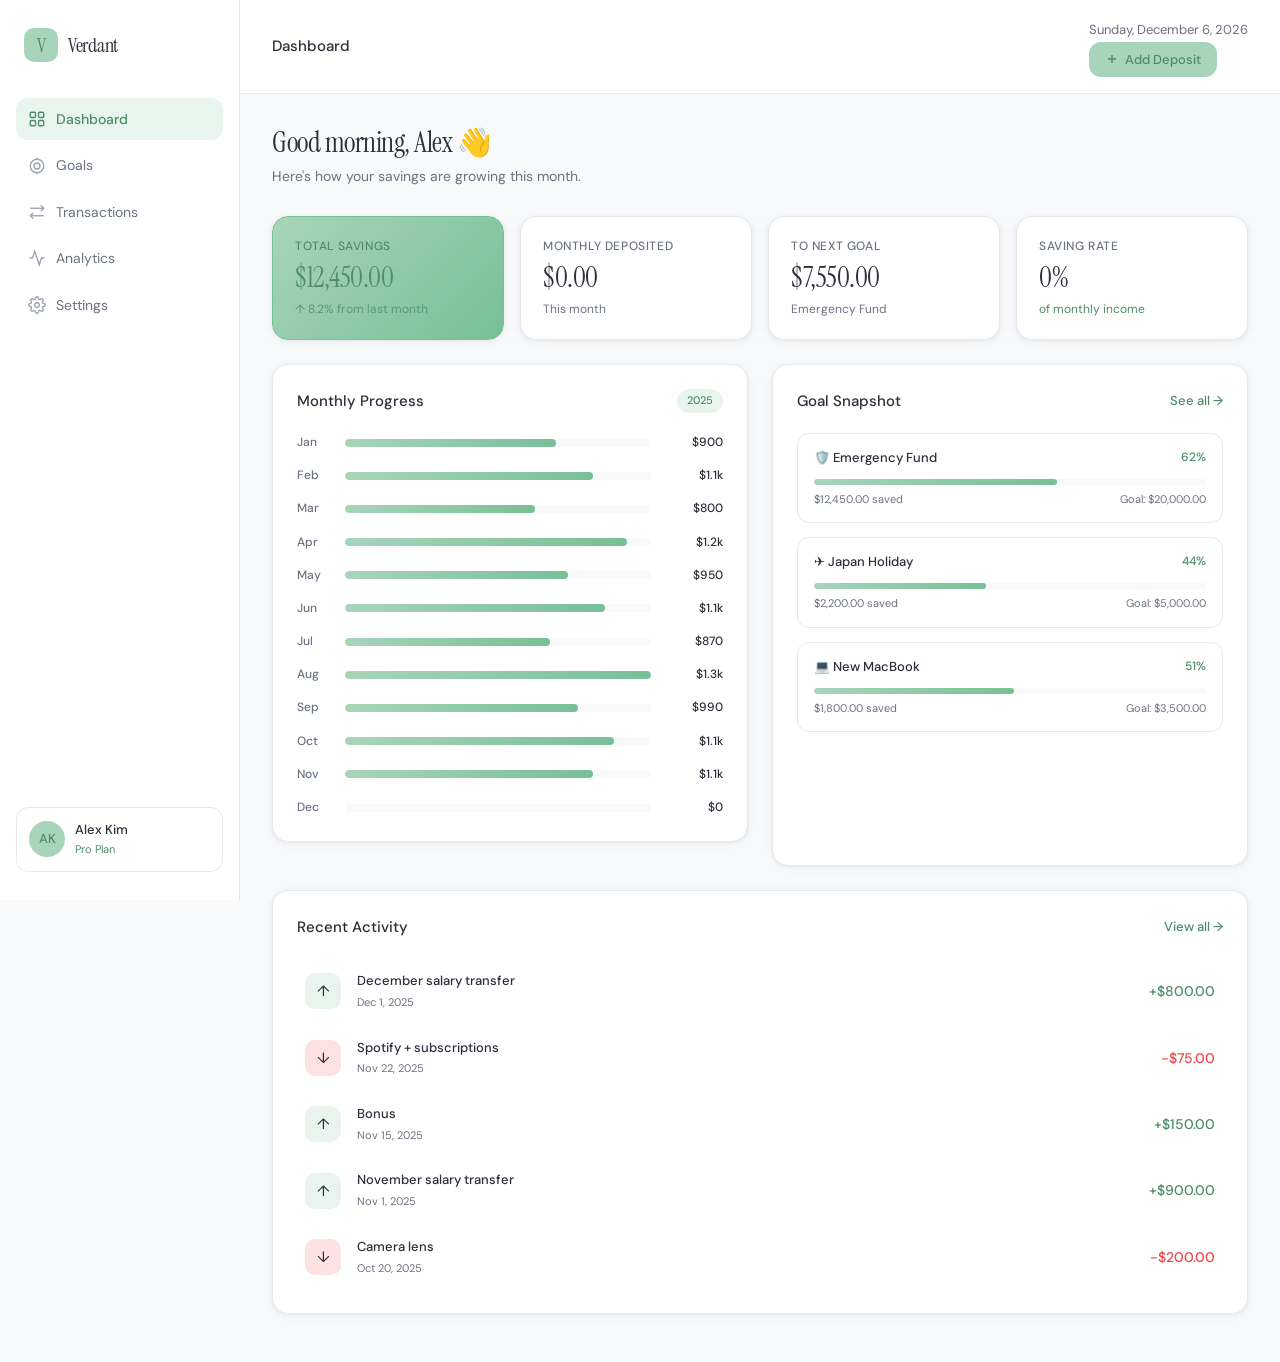
==== index.html @ ba1e1dc8 "Add files via upload" ====
<!DOCTYPE html>
<html lang="en">
<head>
  <meta charset="UTF-8" />
  <meta name="viewport" content="width=device-width, initial-scale=1.0" />
  <title>Verdant — Personal Savings Tracker</title>
  <!-- Google Fonts: Instrument Serif (display) + DM Sans (body) for a premium, editorial feel -->
  <link rel="preconnect" href="https://fonts.googleapis.com" />
  <link rel="preconnect" href="https://fonts.gstatic.com" crossorigin />
  <link href="https://fonts.googleapis.com/css2?family=DM+Sans:ital,opsz,wght@0,9..40,300;0,9..40,400;0,9..40,500;1,9..40,300&family=Instrument+Serif:ital@0;1&display=swap" rel="stylesheet" />
  <link rel="stylesheet" href="style.css" />
</head>
<body>

  <!-- ========== MOBILE OVERLAY (closes sidebar on mobile) ========== -->
  <div class="sidebar-overlay" id="sidebarOverlay" onclick="closeSidebar()"></div>

  <!-- ========== SIDEBAR NAVIGATION ========== -->
  <aside class="sidebar" id="sidebar">
    <div class="sidebar-logo">
      <span class="logo-mark">V</span>
      <span class="logo-text">Verdant</span>
    </div>

    <nav class="sidebar-nav">
      <a href="#" class="nav-item active" onclick="showSection('dashboard', this)">
        <svg class="nav-icon" viewBox="0 0 24 24" fill="none" stroke="currentColor" stroke-width="1.8"><rect x="3" y="3" width="7" height="7" rx="1.5"/><rect x="14" y="3" width="7" height="7" rx="1.5"/><rect x="3" y="14" width="7" height="7" rx="1.5"/><rect x="14" y="14" width="7" height="7" rx="1.5"/></svg>
        <span>Dashboard</span>
      </a>
      <a href="#" class="nav-item" onclick="showSection('goals', this)">
        <svg class="nav-icon" viewBox="0 0 24 24" fill="none" stroke="currentColor" stroke-width="1.8"><circle cx="12" cy="12" r="9"/><circle cx="12" cy="12" r="4"/><line x1="12" y1="3" x2="12" y2="1"/><line x1="12" y1="23" x2="12" y2="21"/></svg>
        <span>Goals</span>
      </a>
      <a href="#" class="nav-item" onclick="showSection('transactions', this)">
        <svg class="nav-icon" viewBox="0 0 24 24" fill="none" stroke="currentColor" stroke-width="1.8"><path d="M17 3L21 7L17 11"/><path d="M3 7H21"/><path d="M7 21L3 17L7 13"/><path d="M21 17H3"/></svg>
        <span>Transactions</span>
      </a>
      <a href="#" class="nav-item" onclick="showSection('analytics', this)">
        <svg class="nav-icon" viewBox="0 0 24 24" fill="none" stroke="currentColor" stroke-width="1.8"><polyline points="22 12 18 12 15 21 9 3 6 12 2 12"/></svg>
        <span>Analytics</span>
      </a>
      <a href="#" class="nav-item" onclick="showSection('settings', this)">
        <svg class="nav-icon" viewBox="0 0 24 24" fill="none" stroke="currentColor" stroke-width="1.8"><circle cx="12" cy="12" r="3"/><path d="M19.4 15a1.65 1.65 0 0 0 .33 1.82l.06.06a2 2 0 0 1-2.83 2.83l-.06-.06a1.65 1.65 0 0 0-1.82-.33 1.65 1.65 0 0 0-1 1.51V21a2 2 0 0 1-4 0v-.09A1.65 1.65 0 0 0 9 19.4a1.65 1.65 0 0 0-1.82.33l-.06.06a2 2 0 0 1-2.83-2.83l.06-.06A1.65 1.65 0 0 0 4.68 15a1.65 1.65 0 0 0-1.51-1H3a2 2 0 0 1 0-4h.09A1.65 1.65 0 0 0 4.6 9a1.65 1.65 0 0 0-.33-1.82l-.06-.06a2 2 0 0 1 2.83-2.83l.06.06A1.65 1.65 0 0 0 9 4.68a1.65 1.65 0 0 0 1-1.51V3a2 2 0 0 1 4 0v.09a1.65 1.65 0 0 0 1 1.51 1.65 1.65 0 0 0 1.82-.33l.06-.06a2 2 0 0 1 2.83 2.83l-.06.06A1.65 1.65 0 0 0 19.4 9a1.65 1.65 0 0 0 1.51 1H21a2 2 0 0 1 0 4h-.09a1.65 1.65 0 0 0-1.51 1z"/></svg>
        <span>Settings</span>
      </a>
    </nav>

    <div class="sidebar-profile">
      <div class="avatar">AK</div>
      <div class="profile-info">
        <span class="profile-name">Alex Kim</span>
        <span class="profile-plan">Pro Plan</span>
      </div>
    </div>
  </aside>

  <!-- ========== MAIN CONTENT AREA ========== -->
  <main class="main-content">

    <!-- ── TOPBAR ── -->
    <header class="topbar">
      <button class="mobile-menu-btn" onclick="openSidebar()" aria-label="Open navigation">
        <svg viewBox="0 0 24 24" fill="none" stroke="currentColor" stroke-width="2"><line x1="3" y1="6" x2="21" y2="6"/><line x1="3" y1="12" x2="21" y2="12"/><line x1="3" y1="18" x2="21" y2="18"/></svg>
      </button>
      <div class="topbar-title" id="topbarTitle">Dashboard</div>
      <div class="topbar-actions">
        <span class="topbar-date" id="topbarDate"></span>
        <button class="add-btn" onclick="openDepositModal()">
          <svg viewBox="0 0 24 24" fill="none" stroke="currentColor" stroke-width="2.5"><line x1="12" y1="5" x2="12" y2="19"/><line x1="5" y1="12" x2="19" y2="12"/></svg>
          Add Deposit
        </button>
      </div>
    </header>

    <!-- ════════════════════════════════════════
         SECTION: DASHBOARD
    ════════════════════════════════════════ -->
    <section class="section active" id="section-dashboard">

      <!-- Greeting -->
      <div class="section-greeting">
        <h1>Good <span id="timeOfDay">morning</span>, Alex 👋</h1>
        <p>Here's how your savings are growing this month.</p>
      </div>

      <!-- KPI Cards Row -->
      <div class="kpi-grid">
        <div class="kpi-card kpi-accent">
          <div class="kpi-label">Total Savings</div>
          <div class="kpi-value" id="kpiTotal">$12,450.00</div>
          <div class="kpi-trend positive">↑ 8.2% from last month</div>
        </div>
        <div class="kpi-card">
          <div class="kpi-label">Monthly Deposited</div>
          <div class="kpi-value" id="kpiMonthly">$0.00</div>
          <div class="kpi-trend neutral" id="kpiMonthlyTrend">This month</div>
        </div>
        <div class="kpi-card">
          <div class="kpi-label">To Next Goal</div>
          <div class="kpi-value" id="kpiToGoal">$7,550.00</div>
          <div class="kpi-trend neutral" id="kpiGoalLabel">Emergency Fund</div>
        </div>
        <div class="kpi-card">
          <div class="kpi-label">Saving Rate</div>
          <div class="kpi-value" id="kpiRate">24%</div>
          <div class="kpi-trend positive">of monthly income</div>
        </div>
      </div>

      <!-- Monthly Progress + Mini Goals side by side -->
      <div class="dashboard-grid">

        <!-- Monthly Progress Chart -->
        <div class="card" id="progressCard">
          <div class="card-header">
            <h2 class="card-title">Monthly Progress</h2>
            <span class="card-badge">2025</span>
          </div>
          <div class="progress-bars" id="progressBars">
            <!-- Rendered by JS -->
          </div>
        </div>

        <!-- Quick Goal Snapshot -->
        <div class="card" id="goalSnapshotCard">
          <div class="card-header">
            <h2 class="card-title">Goal Snapshot</h2>
            <a href="#" class="card-link" onclick="showSection('goals', null)">See all →</a>
          </div>
          <div class="goal-list" id="goalList">
            <!-- Rendered by JS -->
          </div>
        </div>

      </div>

      <!-- Recent Transactions Preview -->
      <div class="card">
        <div class="card-header">
          <h2 class="card-title">Recent Activity</h2>
          <a href="#" class="card-link" onclick="showSection('transactions', null)">View all →</a>
        </div>
        <div class="tx-list" id="recentTxList">
          <!-- Rendered by JS -->
        </div>
      </div>

    </section>

    <!-- ════════════════════════════════════════
         SECTION: GOALS
    ════════════════════════════════════════ -->
    <section class="section" id="section-goals">
      <div class="section-greeting">
        <h1>Savings Goals</h1>
        <p>Define targets and track your progress toward each one.</p>
      </div>

      <!-- Goal Calculator -->
      <div class="card calculator-card">
        <div class="card-header">
          <h2 class="card-title">Goal Calculator</h2>
          <span class="card-badge">Live</span>
        </div>
        <div class="calculator-grid">
          <div class="calc-field">
            <label>Goal Name</label>
            <input type="text" id="calcName" placeholder="e.g. New Car" />
          </div>
          <div class="calc-field">
            <label>Target Amount ($)</label>
            <input type="number" id="calcTarget" placeholder="25000" min="0" />
          </div>
          <div class="calc-field">
            <label>Current Savings ($)</label>
            <input type="number" id="calcCurrent" placeholder="5000" min="0" />
          </div>
          <div class="calc-field">
            <label>Monthly Contribution ($)</label>
            <input type="number" id="calcMonthly" placeholder="500" min="0" />
          </div>
        </div>
        <button class="primary-btn" onclick="calculateGoal()">Calculate →</button>

        <!-- Calculation Result -->
        <div class="calc-result" id="calcResult" style="display:none;">
          <div class="calc-result-row">
            <div class="calc-stat">
              <span class="calc-stat-label">Remaining</span>
              <span class="calc-stat-value" id="calcRemaining">—</span>
            </div>
            <div class="calc-stat">
              <span class="calc-stat-label">Months to Goal</span>
              <span class="calc-stat-value" id="calcMonths">—</span>
            </div>
            <div class="calc-stat">
              <span class="calc-stat-label">Progress</span>
              <span class="calc-stat-value" id="calcPercent">—</span>
            </div>
            <div class="calc-stat">
              <span class="calc-stat-label">Target Date</span>
              <span class="calc-stat-value" id="calcDate">—</span>
            </div>
          </div>
          <div class="calc-progress-bar">
            <div class="calc-progress-fill" id="calcProgressFill"></div>
          </div>
          <p class="calc-message" id="calcMessage"></p>
          <button class="secondary-btn" onclick="addGoalFromCalc()">Add to My Goals →</button>
        </div>
      </div>

      <!-- Goals List -->
      <div class="goals-grid" id="goalsGrid">
        <!-- Rendered by JS -->
      </div>
    </section>

    <!-- ════════════════════════════════════════
         SECTION: TRANSACTIONS
    ════════════════════════════════════════ -->
    <section class="section" id="section-transactions">
      <div class="section-greeting">
        <h1>Transactions</h1>
        <p>Every deposit and withdrawal, in one place.</p>
      </div>

      <div class="card">
        <div class="card-header">
          <h2 class="card-title">All Activity</h2>
          <div class="filter-row">
            <select id="txFilter" onchange="renderTransactions()">
              <option value="all">All</option>
              <option value="deposit">Deposits</option>
              <option value="withdrawal">Withdrawals</option>
            </select>
          </div>
        </div>
        <div class="tx-list tx-list-full" id="fullTxList">
          <!-- Rendered by JS -->
        </div>
      </div>
    </section>

    <!-- ════════════════════════════════════════
         SECTION: ANALYTICS
    ════════════════════════════════════════ -->
    <section class="section" id="section-analytics">
      <div class="section-greeting">
        <h1>Analytics</h1>
        <p>Trends, insights, and projections for your savings journey.</p>
      </div>

      <div class="analytics-grid">
        <div class="card analytics-card">
          <div class="card-header"><h2 class="card-title">Savings Growth</h2></div>
          <div class="bar-chart" id="analyticsChart"><!-- Rendered by JS --></div>
        </div>
        <div class="card analytics-card">
          <div class="card-header"><h2 class="card-title">Goal Breakdown</h2></div>
          <div class="donut-chart-wrap" id="donutChart"><!-- Rendered by JS --></div>
        </div>
      </div>

      <div class="card">
        <div class="card-header"><h2 class="card-title">Projection — 12 Months</h2></div>
        <div class="projection-chart" id="projectionChart"><!-- Rendered by JS --></div>
      </div>
    </section>

    <!-- ════════════════════════════════════════
         SECTION: SETTINGS
    ════════════════════════════════════════ -->
    <section class="section" id="section-settings">
      <div class="section-greeting">
        <h1>Settings</h1>
        <p>Personalise your Verdant experience.</p>
      </div>

      <div class="settings-grid">
        <div class="card">
          <div class="card-header"><h2 class="card-title">Profile</h2></div>
          <div class="settings-form">
            <div class="calc-field"><label>Full Name</label><input type="text" value="Alex Kim" /></div>
            <div class="calc-field"><label>Email</label><input type="email" value="alex@example.com" /></div>
            <div class="calc-field"><label>Monthly Income ($)</label><input type="number" id="monthlyIncome" value="5200" onchange="updateRate()" /></div>
            <div class="calc-field"><label>Base Currency</label>
              <select><option>USD — US Dollar</option><option>EUR — Euro</option><option>GBP — Pound</option><option>SGD — Singapore Dollar</option></select>
            </div>
            <button class="primary-btn" onclick="showToast('Profile saved!')">Save Changes</button>
          </div>
        </div>
        <div class="card">
          <div class="card-header"><h2 class="card-title">Notifications</h2></div>
          <div class="toggle-list">
            <div class="toggle-row"><span>Goal milestone alerts</span><label class="toggle"><input type="checkbox" checked /><span class="slider"></span></label></div>
            <div class="toggle-row"><span>Monthly summary email</span><label class="toggle"><input type="checkbox" checked /><span class="slider"></span></label></div>
            <div class="toggle-row"><span>Low savings warnings</span><label class="toggle"><input type="checkbox" /></span></label></div>
            <div class="toggle-row"><span>Deposit reminders</span><label class="toggle"><input type="checkbox" checked /><span class="slider"></span></label></div>
          </div>
        </div>
        <div class="card">
          <div class="card-header"><h2 class="card-title">Backend Integration</h2></div>
          <div class="backend-info">
            <p class="backend-note">This prototype uses browser <code>localStorage</code> for persistence. To scale to a full backend, connect to the Flask/Django API structure below:</p>
            <pre class="code-block"><code># Flask Backend Structure
# ----------------------------
# app.py         ← Flask app entry
# models.py      ← SQLAlchemy models
#   - User(id, name, email)
#   - Goal(id, user_id, name, target, current)
#   - Transaction(id, user_id, type, amount, note, date)
# routes/
#   - auth.py    ← /api/auth/*
#   - goals.py   ← /api/goals/*
#   - txns.py    ← /api/transactions/*
# config.py      ← DB URI, secret keys
#
# Django alternative:
#   savings/models.py  ← Goal, Transaction
#   savings/views.py   ← DRF ViewSets
#   savings/urls.py    ← Router endpoints
</code></pre>
          </div>
        </div>
      </div>
    </section>

  </main>

  <!-- ========== DEPOSIT MODAL ========== -->
  <div class="modal-overlay" id="depositModal" onclick="closeDepositModal(event)">
    <div class="modal">
      <div class="modal-header">
        <h2>Add Deposit</h2>
        <button class="modal-close" onclick="closeDepositModal()">&times;</button>
      </div>
      <div class="modal-body">
        <div class="calc-field">
          <label>Amount ($)</label>
          <input type="number" id="depositAmount" placeholder="0.00" min="0" />
        </div>
        <div class="calc-field">
          <label>Goal (optional)</label>
          <select id="depositGoal">
            <option value="">— General Savings —</option>
          </select>
        </div>
        <div class="calc-field">
          <label>Note</label>
          <input type="text" id="depositNote" placeholder="Monthly transfer, bonus, etc." />
        </div>
      </div>
      <div class="modal-footer">
        <button class="secondary-btn" onclick="closeDepositModal()">Cancel</button>
        <button class="primary-btn" onclick="submitDeposit()">Confirm Deposit →</button>
      </div>
    </div>
  </div>

  <!-- ========== TOAST NOTIFICATION ========== -->
  <div class="toast" id="toast"></div>

  <script src="app.js"></script>
</body>
</html>
---- style.css ----
/* ============================================================
   VERDANT — Personal Savings Tracker
   style.css
   
   Color Palette:
     Sage Green:   #A8D5BA  (accent / active states)
     Sage Light:   #E8F5EE  (soft fills)
     Sage Dark:    #5C9E78  (hover, dark accents)
     Cream White:  #F8F9FA  (page background)
     Card White:   #FFFFFF  (card surfaces)
     Charcoal:     #2C2F3A  (primary text)
     Muted Grey:   #6B7280  (secondary text)
     Border:       #E5E9EF  (subtle borders)
     Warning:      #F59E0B  (yellow accents)
     Danger:       #EF4444  (red withdrawals)
   ============================================================ */

/* ── Reset & Base ── */
*, *::before, *::after { box-sizing: border-box; margin: 0; padding: 0; }

:root {
  --sage:        #A8D5BA;
  --sage-light:  #E8F5EE;
  --sage-mid:    #78BF97;
  --sage-dark:   #4E8C6A;
  --cream:       #F8F9FA;
  --white:       #FFFFFF;
  --charcoal:    #2C2F3A;
  --text-muted:  #6B7280;
  --text-hint:   #9CA3AF;
  --border:      #E5E9EF;
  --border-dark: #D1D8E0;
  --warning:     #F59E0B;
  --danger:      #EF4444;
  --danger-soft: #FEE2E2;
  --sidebar-w:   240px;
  --radius-sm:   8px;
  --radius-md:   12px;
  --radius-lg:   16px;
  --radius-xl:   24px;
  --shadow-sm:   0 1px 4px rgba(44,47,58,0.06), 0 2px 12px rgba(44,47,58,0.04);
  --shadow-md:   0 4px 16px rgba(44,47,58,0.08), 0 1px 4px rgba(44,47,58,0.04);
  --shadow-lg:   0 8px 32px rgba(44,47,58,0.10);
  --transition:  all 0.2s cubic-bezier(0.4, 0, 0.2, 1);
}

html { font-size: 16px; scroll-behavior: smooth; }

body {
  font-family: 'DM Sans', system-ui, sans-serif;
  background: var(--cream);
  color: var(--charcoal);
  display: flex;
  min-height: 100vh;
  line-height: 1.6;
  -webkit-font-smoothing: antialiased;
}

/* ── Scrollbar ── */
::-webkit-scrollbar { width: 5px; height: 5px; }
::-webkit-scrollbar-track { background: transparent; }
::-webkit-scrollbar-thumb { background: var(--border-dark); border-radius: 99px; }

/* ============================================================
   SIDEBAR
   ============================================================ */
.sidebar {
  position: fixed;
  top: 0; left: 0;
  width: var(--sidebar-w);
  height: 100vh;
  background: var(--white);
  border-right: 1px solid var(--border);
  display: flex;
  flex-direction: column;
  padding: 28px 16px;
  z-index: 200;
  transition: transform 0.3s cubic-bezier(0.4, 0, 0.2, 1);
}

/* Logo mark */
.sidebar-logo {
  display: flex;
  align-items: center;
  gap: 10px;
  padding: 0 8px;
  margin-bottom: 36px;
}
.logo-mark {
  width: 34px; height: 34px;
  background: var(--sage);
  border-radius: 10px;
  display: flex;
  align-items: center;
  justify-content: center;
  font-family: 'Instrument Serif', serif;
  font-size: 20px;
  color: var(--sage-dark);
  font-weight: 400;
  flex-shrink: 0;
}
.logo-text {
  font-family: 'Instrument Serif', serif;
  font-size: 20px;
  color: var(--charcoal);
  letter-spacing: -0.3px;
}

/* Nav items */
.sidebar-nav {
  display: flex;
  flex-direction: column;
  gap: 4px;
  flex: 1;
}
.nav-item {
  display: flex;
  align-items: center;
  gap: 10px;
  padding: 10px 12px;
  border-radius: var(--radius-md);
  text-decoration: none;
  color: var(--text-muted);
  font-size: 14px;
  font-weight: 400;
  transition: var(--transition);
  cursor: pointer;
}
.nav-item:hover {
  background: var(--sage-light);
  color: var(--sage-dark);
}
.nav-item.active {
  background: var(--sage-light);
  color: var(--sage-dark);
  font-weight: 500;
}
.nav-item.active .nav-icon { stroke: var(--sage-dark); }
.nav-icon {
  width: 18px; height: 18px;
  stroke: var(--text-hint);
  flex-shrink: 0;
  transition: var(--transition);
}
.nav-item:hover .nav-icon { stroke: var(--sage-dark); }

/* Profile at bottom of sidebar */
.sidebar-profile {
  display: flex;
  align-items: center;
  gap: 10px;
  padding: 12px;
  border-radius: var(--radius-md);
  border: 1px solid var(--border);
  margin-top: 16px;
}
.avatar {
  width: 36px; height: 36px;
  border-radius: 50%;
  background: var(--sage);
  display: flex; align-items: center; justify-content: center;
  font-size: 13px; font-weight: 500;
  color: var(--sage-dark);
  flex-shrink: 0;
}
.profile-info { display: flex; flex-direction: column; gap: 1px; }
.profile-name { font-size: 13px; font-weight: 500; color: var(--charcoal); }
.profile-plan { font-size: 11px; color: var(--sage-dark); }

/* ============================================================
   MAIN CONTENT
   ============================================================ */
.main-content {
  margin-left: var(--sidebar-w);
  flex: 1;
  display: flex;
  flex-direction: column;
  min-height: 100vh;
  max-width: calc(100vw - var(--sidebar-w));
}

/* ── Topbar ── */
.topbar {
  display: flex;
  align-items: center;
  gap: 16px;
  padding: 16px 32px;
  background: var(--white);
  border-bottom: 1px solid var(--border);
  position: sticky;
  top: 0;
  z-index: 100;
}
.topbar-title {
  font-size: 15px;
  font-weight: 500;
  color: var(--charcoal);
  flex: 1;
}
.topbar-date {
  font-size: 13px;
  color: var(--text-muted);
}
.add-btn {
  display: flex; align-items: center; gap: 6px;
  background: var(--sage);
  color: var(--sage-dark);
  border: none;
  border-radius: var(--radius-md);
  padding: 9px 16px;
  font-size: 13px;
  font-weight: 500;
  cursor: pointer;
  transition: var(--transition);
  font-family: inherit;
}
.add-btn svg { width: 14px; height: 14px; }
.add-btn:hover { background: var(--sage-mid); transform: translateY(-1px); }
.mobile-menu-btn {
  display: none;
  background: none; border: none; cursor: pointer;
  padding: 4px; color: var(--charcoal);
}
.mobile-menu-btn svg { width: 22px; height: 22px; }

/* ── Sections ── */
.section {
  display: none;
  padding: 32px 32px 48px;
  animation: fadeUp 0.3s ease;
}
.section.active { display: block; }

@keyframes fadeUp {
  from { opacity: 0; transform: translateY(8px); }
  to   { opacity: 1; transform: translateY(0); }
}

/* Greeting */
.section-greeting { margin-bottom: 28px; }
.section-greeting h1 {
  font-family: 'Instrument Serif', serif;
  font-size: 28px;
  font-weight: 400;
  color: var(--charcoal);
  line-height: 1.2;
  letter-spacing: -0.5px;
  margin-bottom: 6px;
}
.section-greeting p { font-size: 14px; color: var(--text-muted); }

/* ── KPI Cards ── */
.kpi-grid {
  display: grid;
  grid-template-columns: repeat(auto-fit, minmax(200px, 1fr));
  gap: 16px;
  margin-bottom: 24px;
}
.kpi-card {
  background: var(--white);
  border: 1px solid var(--border);
  border-radius: var(--radius-lg);
  padding: 20px 22px;
  box-shadow: var(--shadow-sm);
  transition: var(--transition);
}
.kpi-card:hover { box-shadow: var(--shadow-md); transform: translateY(-2px); }
.kpi-card.kpi-accent {
  background: linear-gradient(135deg, var(--sage) 0%, var(--sage-mid) 100%);
  border-color: var(--sage-mid);
}
.kpi-label {
  font-size: 12px;
  font-weight: 500;
  text-transform: uppercase;
  letter-spacing: 0.6px;
  color: var(--text-muted);
  margin-bottom: 8px;
}
.kpi-accent .kpi-label { color: var(--sage-dark); }
.kpi-value {
  font-family: 'Instrument Serif', serif;
  font-size: 28px;
  color: var(--charcoal);
  line-height: 1;
  margin-bottom: 8px;
  letter-spacing: -0.5px;
}
.kpi-accent .kpi-value { color: var(--sage-dark); }
.kpi-trend { font-size: 12px; color: var(--text-muted); }
.kpi-trend.positive { color: var(--sage-dark); }
.kpi-accent .kpi-trend { color: var(--sage-dark); opacity: 0.8; }

/* ── Cards ── */
.card {
  background: var(--white);
  border: 1px solid var(--border);
  border-radius: var(--radius-lg);
  padding: 24px;
  box-shadow: var(--shadow-sm);
  margin-bottom: 24px;
  transition: var(--transition);
}
.card:last-child { margin-bottom: 0; }
.card-header {
  display: flex;
  align-items: center;
  justify-content: space-between;
  margin-bottom: 20px;
  gap: 12px;
}
.card-title {
  font-size: 15px;
  font-weight: 500;
  color: var(--charcoal);
}
.card-badge {
  font-size: 11px;
  font-weight: 500;
  background: var(--sage-light);
  color: var(--sage-dark);
  padding: 3px 10px;
  border-radius: 99px;
}
.card-link {
  font-size: 13px;
  color: var(--sage-dark);
  text-decoration: none;
  font-weight: 500;
  transition: var(--transition);
  white-space: nowrap;
}
.card-link:hover { color: var(--sage-mid); }

/* ── Dashboard Grid ── */
.dashboard-grid {
  display: grid;
  grid-template-columns: 1fr 1fr;
  gap: 24px;
  margin-bottom: 24px;
}

/* ── Monthly Progress Bars ── */
.progress-bars {
  display: flex;
  flex-direction: column;
  gap: 14px;
}
.progress-month {
  display: grid;
  grid-template-columns: 36px 1fr 60px;
  align-items: center;
  gap: 12px;
}
.progress-month-label {
  font-size: 12px;
  color: var(--text-muted);
  font-weight: 500;
}
.progress-track {
  height: 8px;
  background: var(--cream);
  border-radius: 99px;
  overflow: hidden;
}
.progress-fill {
  height: 100%;
  border-radius: 99px;
  background: linear-gradient(90deg, var(--sage) 0%, var(--sage-mid) 100%);
  transition: width 0.8s cubic-bezier(0.4, 0, 0.2, 1);
}
.progress-amount {
  font-size: 12px;
  color: var(--charcoal);
  font-weight: 500;
  text-align: right;
}

/* ── Goal List (Snapshot) ── */
.goal-list { display: flex; flex-direction: column; gap: 14px; }
.goal-item {
  border-radius: var(--radius-md);
  border: 1px solid var(--border);
  padding: 14px 16px;
}
.goal-item-header {
  display: flex;
  justify-content: space-between;
  align-items: flex-start;
  margin-bottom: 10px;
  gap: 8px;
}
.goal-item-name { font-size: 13px; font-weight: 500; color: var(--charcoal); }
.goal-item-pct {
  font-size: 12px;
  font-weight: 500;
  color: var(--sage-dark);
  white-space: nowrap;
}
.goal-item-amounts {
  display: flex;
  justify-content: space-between;
  font-size: 11px;
  color: var(--text-muted);
  margin-top: 6px;
}
.goal-track {
  height: 6px;
  background: var(--cream);
  border-radius: 99px;
  overflow: hidden;
}
.goal-fill {
  height: 100%;
  border-radius: 99px;
  background: linear-gradient(90deg, var(--sage) 0%, var(--sage-mid) 100%);
  transition: width 0.8s cubic-bezier(0.4, 0, 0.2, 1);
}

/* ── Transactions ── */
.tx-list { display: flex; flex-direction: column; gap: 2px; }
.tx-list-full { max-height: 500px; overflow-y: auto; }
.tx-row {
  display: grid;
  grid-template-columns: 40px 1fr auto;
  align-items: center;
  gap: 12px;
  padding: 12px 8px;
  border-radius: var(--radius-sm);
  transition: var(--transition);
}
.tx-row:hover { background: var(--cream); }
.tx-icon {
  width: 36px; height: 36px;
  border-radius: 10px;
  display: flex; align-items: center; justify-content: center;
  font-size: 15px;
  flex-shrink: 0;
}
.tx-icon.deposit { background: var(--sage-light); }
.tx-icon.withdrawal { background: var(--danger-soft); }
.tx-info {}
.tx-note { font-size: 13px; font-weight: 500; color: var(--charcoal); }
.tx-date { font-size: 11px; color: var(--text-muted); margin-top: 2px; }
.tx-amount { font-size: 14px; font-weight: 500; text-align: right; }
.tx-amount.deposit { color: var(--sage-dark); }
.tx-amount.withdrawal { color: var(--danger); }

/* ── Filter row ── */
.filter-row select {
  border: 1px solid var(--border);
  border-radius: var(--radius-sm);
  padding: 6px 10px;
  font-size: 13px;
  color: var(--charcoal);
  background: var(--white);
  font-family: inherit;
  cursor: pointer;
  outline: none;
  transition: var(--transition);
}
.filter-row select:focus { border-color: var(--sage); }

/* ============================================================
   GOALS SECTION
   ============================================================ */
/* Calculator */
.calculator-card { margin-bottom: 24px; }
.calculator-grid {
  display: grid;
  grid-template-columns: repeat(auto-fit, minmax(200px, 1fr));
  gap: 16px;
  margin-bottom: 20px;
}
.calc-field { display: flex; flex-direction: column; gap: 6px; }
.calc-field label {
  font-size: 12px;
  font-weight: 500;
  text-transform: uppercase;
  letter-spacing: 0.5px;
  color: var(--text-muted);
}
.calc-field input,
.calc-field select {
  border: 1px solid var(--border);
  border-radius: var(--radius-sm);
  padding: 10px 12px;
  font-size: 14px;
  color: var(--charcoal);
  background: var(--white);
  font-family: inherit;
  outline: none;
  transition: var(--transition);
}
.calc-field input:focus,
.calc-field select:focus { border-color: var(--sage); box-shadow: 0 0 0 3px rgba(168,213,186,0.2); }

/* Calculation result */
.calc-result {
  margin-top: 24px;
  border-top: 1px solid var(--border);
  padding-top: 24px;
  animation: fadeUp 0.3s ease;
}
.calc-result-row {
  display: grid;
  grid-template-columns: repeat(auto-fit, minmax(120px, 1fr));
  gap: 16px;
  margin-bottom: 20px;
}
.calc-stat { display: flex; flex-direction: column; gap: 4px; }
.calc-stat-label { font-size: 11px; text-transform: uppercase; letter-spacing: 0.5px; color: var(--text-muted); }
.calc-stat-value { font-family: 'Instrument Serif', serif; font-size: 22px; color: var(--charcoal); }

.calc-progress-bar {
  height: 10px;
  background: var(--cream);
  border-radius: 99px;
  overflow: hidden;
  margin-bottom: 14px;
}
.calc-progress-fill {
  height: 100%;
  border-radius: 99px;
  background: linear-gradient(90deg, var(--sage) 0%, var(--sage-mid) 100%);
  width: 0%;
  transition: width 0.8s cubic-bezier(0.4, 0, 0.2, 1);
}
.calc-message {
  font-size: 13px;
  color: var(--text-muted);
  margin-bottom: 16px;
  line-height: 1.5;
}

/* Goals Grid */
.goals-grid {
  display: grid;
  grid-template-columns: repeat(auto-fill, minmax(280px, 1fr));
  gap: 20px;
}
.goal-card {
  background: var(--white);
  border: 1px solid var(--border);
  border-radius: var(--radius-lg);
  padding: 20px;
  box-shadow: var(--shadow-sm);
  transition: var(--transition);
}
.goal-card:hover { box-shadow: var(--shadow-md); transform: translateY(-2px); }
.goal-card-emoji { font-size: 28px; margin-bottom: 10px; display: block; }
.goal-card-name { font-size: 15px; font-weight: 500; color: var(--charcoal); margin-bottom: 4px; }
.goal-card-dates { font-size: 11px; color: var(--text-muted); margin-bottom: 14px; }
.goal-card-amounts {
  display: flex;
  justify-content: space-between;
  font-size: 12px;
  color: var(--text-muted);
  margin-top: 8px;
}
.goal-card-amounts strong { color: var(--charcoal); }
.goal-card-pct {
  font-family: 'Instrument Serif', serif;
  font-size: 20px;
  color: var(--sage-dark);
  float: right;
  line-height: 1;
}
.goal-card-actions {
  display: flex;
  gap: 8px;
  margin-top: 14px;
}
.goal-action-btn {
  flex: 1;
  border: 1px solid var(--border);
  background: transparent;
  border-radius: var(--radius-sm);
  padding: 7px;
  font-size: 12px;
  color: var(--text-muted);
  cursor: pointer;
  font-family: inherit;
  transition: var(--transition);
}
.goal-action-btn:hover { border-color: var(--sage); color: var(--sage-dark); background: var(--sage-light); }
.goal-action-btn.delete:hover { border-color: var(--danger); color: var(--danger); background: var(--danger-soft); }

/* ============================================================
   ANALYTICS SECTION
   ============================================================ */
.analytics-grid {
  display: grid;
  grid-template-columns: 1fr 1fr;
  gap: 24px;
  margin-bottom: 24px;
}
.analytics-card { margin-bottom: 0 !important; }

/* Bar chart */
.bar-chart {
  display: flex;
  align-items: flex-end;
  gap: 10px;
  height: 160px;
  padding-top: 16px;
}
.bar-wrap {
  flex: 1;
  display: flex;
  flex-direction: column;
  align-items: center;
  gap: 6px;
  height: 100%;
  justify-content: flex-end;
}
.bar {
  width: 100%;
  border-radius: 6px 6px 0 0;
  background: var(--sage);
  transition: height 0.6s cubic-bezier(0.4, 0, 0.2, 1);
  position: relative;
  cursor: pointer;
}
.bar:hover { background: var(--sage-mid); }
.bar-label { font-size: 11px; color: var(--text-muted); font-weight: 500; }
.bar-val { font-size: 10px; color: var(--sage-dark); font-weight: 500; }

/* Donut chart (CSS-only) */
.donut-chart-wrap { display: flex; flex-direction: column; gap: 12px; }
.donut-legend-item {
  display: flex;
  align-items: center;
  gap: 10px;
}
.donut-dot {
  width: 10px; height: 10px;
  border-radius: 50%;
  flex-shrink: 0;
}
.donut-legend-name { font-size: 13px; color: var(--charcoal); flex: 1; }
.donut-legend-val { font-size: 13px; font-weight: 500; color: var(--charcoal); }
.donut-legend-pct { font-size: 11px; color: var(--text-muted); min-width: 36px; text-align: right; }

/* Projection chart */
.projection-chart {
  overflow-x: auto;
  padding-bottom: 8px;
}
.projection-grid {
  display: grid;
  grid-auto-flow: column;
  grid-template-rows: 1fr auto;
  gap: 0 8px;
  min-width: 600px;
  height: 140px;
  align-items: end;
}
.proj-bar-wrap {
  display: flex;
  flex-direction: column;
  align-items: center;
  gap: 4px;
  height: 100%;
  justify-content: flex-end;
}
.proj-bar {
  width: 28px;
  border-radius: 4px 4px 0 0;
  min-height: 4px;
  transition: height 0.6s ease;
}
.proj-bar.actual { background: var(--sage); }
.proj-bar.projected { background: var(--sage-light); border: 1px dashed var(--sage); }
.proj-label { font-size: 10px; color: var(--text-muted); text-align: center; }
.proj-legend {
  display: flex;
  gap: 20px;
  margin-top: 12px;
  justify-content: flex-end;
}
.proj-legend-item {
  display: flex; align-items: center; gap: 6px;
  font-size: 12px; color: var(--text-muted);
}
.proj-legend-dot { width: 10px; height: 10px; border-radius: 3px; flex-shrink: 0; }

/* ============================================================
   SETTINGS SECTION
   ============================================================ */
.settings-grid {
  display: grid;
  grid-template-columns: repeat(auto-fill, minmax(300px, 1fr));
  gap: 24px;
}
.settings-grid .card { margin-bottom: 0; }
.settings-form { display: flex; flex-direction: column; gap: 16px; }

/* Toggle switches */
.toggle-list { display: flex; flex-direction: column; gap: 16px; }
.toggle-row {
  display: flex;
  align-items: center;
  justify-content: space-between;
  font-size: 14px;
  color: var(--charcoal);
}
.toggle { position: relative; display: inline-block; width: 40px; height: 22px; }
.toggle input { opacity: 0; width: 0; height: 0; }
.slider {
  position: absolute; inset: 0;
  background: var(--border-dark);
  border-radius: 99px;
  cursor: pointer;
  transition: var(--transition);
}
.slider::before {
  content: '';
  position: absolute;
  width: 16px; height: 16px;
  left: 3px; bottom: 3px;
  background: white;
  border-radius: 50%;
  transition: var(--transition);
}
.toggle input:checked + .slider { background: var(--sage); }
.toggle input:checked + .slider::before { transform: translateX(18px); }

/* Backend info */
.backend-note { font-size: 13px; color: var(--text-muted); margin-bottom: 14px; line-height: 1.6; }
.code-block {
  background: var(--cream);
  border: 1px solid var(--border);
  border-radius: var(--radius-sm);
  padding: 14px 16px;
  font-size: 12px;
  line-height: 1.7;
  overflow-x: auto;
  font-family: 'Courier New', monospace;
  color: var(--charcoal);
}
.code-block code { color: var(--charcoal); }

/* ============================================================
   BUTTONS
   ============================================================ */
.primary-btn {
  background: var(--sage);
  color: var(--sage-dark);
  border: none;
  border-radius: var(--radius-md);
  padding: 11px 22px;
  font-size: 14px;
  font-weight: 500;
  cursor: pointer;
  font-family: inherit;
  transition: var(--transition);
  display: inline-flex;
  align-items: center;
  gap: 6px;
}
.primary-btn:hover { background: var(--sage-mid); transform: translateY(-1px); }

.secondary-btn {
  background: transparent;
  color: var(--text-muted);
  border: 1px solid var(--border);
  border-radius: var(--radius-md);
  padding: 11px 22px;
  font-size: 14px;
  cursor: pointer;
  font-family: inherit;
  transition: var(--transition);
}
.secondary-btn:hover { border-color: var(--border-dark); color: var(--charcoal); }

/* ============================================================
   MODAL
   ============================================================ */
.modal-overlay {
  display: none;
  position: fixed; inset: 0;
  background: rgba(44,47,58,0.4);
  backdrop-filter: blur(3px);
  z-index: 500;
  align-items: center;
  justify-content: center;
  padding: 16px;
}
.modal-overlay.open { display: flex; }
.modal {
  background: var(--white);
  border-radius: var(--radius-xl);
  box-shadow: var(--shadow-lg);
  width: 100%;
  max-width: 440px;
  animation: fadeUp 0.25s ease;
}
.modal-header {
  display: flex;
  align-items: center;
  justify-content: space-between;
  padding: 22px 24px 18px;
  border-bottom: 1px solid var(--border);
}
.modal-header h2 {
  font-family: 'Instrument Serif', serif;
  font-size: 20px;
  font-weight: 400;
  color: var(--charcoal);
}
.modal-close {
  background: none; border: none;
  font-size: 22px; color: var(--text-muted);
  cursor: pointer; line-height: 1;
  transition: var(--transition);
}
.modal-close:hover { color: var(--charcoal); }
.modal-body {
  padding: 20px 24px;
  display: flex;
  flex-direction: column;
  gap: 16px;
}
.modal-footer {
  display: flex;
  gap: 12px;
  padding: 16px 24px 22px;
  justify-content: flex-end;
}

/* ============================================================
   TOAST
   ============================================================ */
.toast {
  position: fixed;
  bottom: 28px; right: 28px;
  background: var(--charcoal);
  color: #fff;
  font-size: 13px;
  font-weight: 500;
  padding: 12px 20px;
  border-radius: var(--radius-md);
  box-shadow: var(--shadow-lg);
  z-index: 1000;
  opacity: 0;
  transform: translateY(8px);
  pointer-events: none;
  transition: opacity 0.25s ease, transform 0.25s ease;
}
.toast.show { opacity: 1; transform: translateY(0); }

/* ============================================================
   MOBILE OVERLAY
   ============================================================ */
.sidebar-overlay {
  display: none;
  position: fixed; inset: 0;
  background: rgba(44,47,58,0.4);
  z-index: 150;
}

/* ============================================================
   RESPONSIVE — Tablet & Mobile
   ============================================================ */
@media (max-width: 900px) {
  .dashboard-grid,
  .analytics-grid { grid-template-columns: 1fr; }
}

@media (max-width: 720px) {
  :root { --sidebar-w: 0px; }

  .sidebar {
    width: 240px;
    transform: translateX(-100%);
  }
  .sidebar.open {
    transform: translateX(0);
    box-shadow: var(--shadow-lg);
  }
  .sidebar-overlay.open { display: block; }

  .main-content { margin-left: 0; max-width: 100vw; }

  .mobile-menu-btn { display: flex; }
  .topbar { padding: 14px 16px; }
  .topbar-date { display: none; }
  .add-btn span { display: none; } /* icon only on small screens */

  .section { padding: 20px 16px 40px; }
  .section-greeting h1 { font-size: 22px; }

  .kpi-grid { grid-template-columns: 1fr 1fr; gap: 12px; }
  .kpi-value { font-size: 22px; }

  .calculator-grid { grid-template-columns: 1fr; }
  .goals-grid { grid-template-columns: 1fr; }
  .settings-grid { grid-template-columns: 1fr; }

  .modal { max-width: 100%; border-radius: var(--radius-lg) var(--radius-lg) 0 0; }
  .modal-overlay { align-items: flex-end; }
}

@media (max-width: 440px) {
  .kpi-grid { grid-template-columns: 1fr; }
}
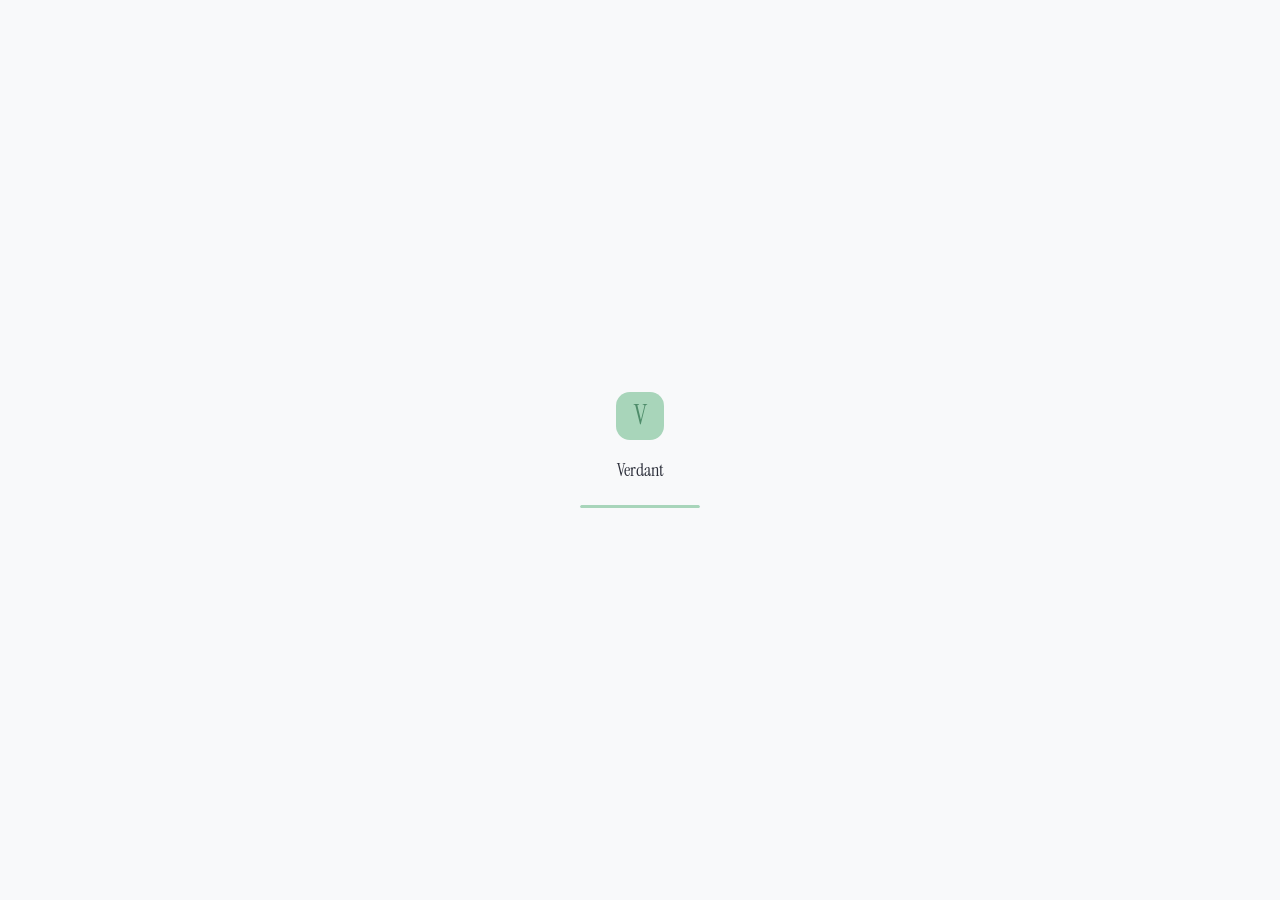
==== commit 18258eca: "Rename index.html.html to index.html" ====
--- a/index.html
+++ b/index.html
@@ -1,230 +1,524 @@
 <!DOCTYPE html>
 <html lang="en">
 <head>
-  <meta charset="UTF-8" />
-  <meta name="viewport" content="width=device-width, initial-scale=1.0" />
-  <title>Verdant — Personal Savings Tracker</title>
-  <!-- Google Fonts: Instrument Serif (display) + DM Sans (body) for a premium, editorial feel -->
-  <link rel="preconnect" href="https://fonts.googleapis.com" />
-  <link rel="preconnect" href="https://fonts.gstatic.com" crossorigin />
-  <link href="https://fonts.googleapis.com/css2?family=DM+Sans:ital,opsz,wght@0,9..40,300;0,9..40,400;0,9..40,500;1,9..40,300&family=Instrument+Serif:ital@0;1&display=swap" rel="stylesheet" />
-  <link rel="stylesheet" href="style.css" />
+<meta charset="UTF-8"/>
+<meta name="viewport" content="width=device-width, initial-scale=1.0"/>
+<title>Verdant — Savings Tracker</title>
+<link rel="preconnect" href="https://fonts.googleapis.com"/>
+<link rel="preconnect" href="https://fonts.gstatic.com" crossorigin/>
+<link href="https://fonts.googleapis.com/css2?family=DM+Sans:opsz,wght@9..40,300;9..40,400;9..40,500&family=Instrument+Serif:ital@0;1&display=swap" rel="stylesheet"/>
+<!-- Supabase JS SDK -->
+<script src="https://cdn.jsdelivr.net/npm/@supabase/supabase-js@2"></script>
+<style>
+/* ── Reset ── */
+*,*::before,*::after{box-sizing:border-box;margin:0;padding:0}
+:root{
+  --sage:#A8D5BA;--sage-light:#E8F5EE;--sage-mid:#78BF97;--sage-dark:#4E8C6A;
+  --cream:#F8F9FA;--white:#FFFFFF;--charcoal:#2C2F3A;
+  --muted:#6B7280;--hint:#9CA3AF;--border:#E5E9EF;--border-dark:#D1D8E0;
+  --danger:#EF4444;--danger-soft:#FEE2E2;--warning:#F59E0B;
+  --sidebar-w:240px;
+  --r-sm:8px;--r-md:12px;--r-lg:16px;--r-xl:24px;
+  --sh-sm:0 1px 4px rgba(44,47,58,.06),0 2px 12px rgba(44,47,58,.04);
+  --sh-md:0 4px 16px rgba(44,47,58,.08),0 1px 4px rgba(44,47,58,.04);
+  --sh-lg:0 8px 32px rgba(44,47,58,.12);
+  --t:all .2s cubic-bezier(.4,0,.2,1);
+}
+html{font-size:16px;scroll-behavior:smooth}
+body{font-family:'DM Sans',system-ui,sans-serif;background:var(--cream);color:var(--charcoal);display:flex;min-height:100vh;line-height:1.6;-webkit-font-smoothing:antialiased}
+::-webkit-scrollbar{width:5px;height:5px}
+::-webkit-scrollbar-thumb{background:var(--border-dark);border-radius:99px}
+
+/* ══════════════════════════════
+   AUTH SCREEN
+══════════════════════════════ */
+#authScreen{
+  display:flex;align-items:center;justify-content:center;
+  width:100vw;min-height:100vh;background:var(--cream);
+  padding:20px;
+}
+.auth-card{
+  background:var(--white);border:1px solid var(--border);
+  border-radius:var(--r-xl);box-shadow:var(--sh-lg);
+  width:100%;max-width:420px;padding:40px 36px;
+  animation:fadeUp .35s ease;
+}
+.auth-logo{
+  display:flex;align-items:center;gap:10px;margin-bottom:32px;
+}
+.auth-logo-mark{
+  width:38px;height:38px;background:var(--sage);border-radius:12px;
+  display:flex;align-items:center;justify-content:center;
+  font-family:'Instrument Serif',serif;font-size:22px;color:var(--sage-dark);
+}
+.auth-logo-text{font-family:'Instrument Serif',serif;font-size:22px;color:var(--charcoal)}
+.auth-title{font-family:'Instrument Serif',serif;font-size:26px;font-weight:400;color:var(--charcoal);margin-bottom:6px}
+.auth-sub{font-size:14px;color:var(--muted);margin-bottom:28px}
+.auth-tabs{display:flex;gap:0;margin-bottom:24px;border:1px solid var(--border);border-radius:var(--r-md);padding:3px}
+.auth-tab{
+  flex:1;padding:8px;border:none;background:transparent;
+  font-family:inherit;font-size:13px;font-weight:500;color:var(--muted);
+  border-radius:9px;cursor:pointer;transition:var(--t);
+}
+.auth-tab.active{background:var(--sage);color:var(--sage-dark)}
+.auth-field{display:flex;flex-direction:column;gap:6px;margin-bottom:16px}
+.auth-field label{font-size:12px;font-weight:500;text-transform:uppercase;letter-spacing:.5px;color:var(--muted)}
+.auth-field input{
+  border:1px solid var(--border);border-radius:var(--r-sm);
+  padding:11px 14px;font-size:14px;color:var(--charcoal);
+  background:var(--white);font-family:inherit;outline:none;transition:var(--t);
+}
+.auth-field input:focus{border-color:var(--sage);box-shadow:0 0 0 3px rgba(168,213,186,.2)}
+.auth-btn{
+  width:100%;background:var(--sage);color:var(--sage-dark);border:none;
+  border-radius:var(--r-md);padding:13px;font-size:14px;font-weight:500;
+  cursor:pointer;font-family:inherit;transition:var(--t);margin-top:4px;
+}
+.auth-btn:hover{background:var(--sage-mid)}
+.auth-btn:disabled{opacity:.6;cursor:not-allowed}
+.auth-error{
+  background:var(--danger-soft);color:var(--danger);font-size:13px;
+  padding:10px 14px;border-radius:var(--r-sm);margin-bottom:14px;display:none;
+}
+.auth-error.show{display:block}
+.auth-success{
+  background:var(--sage-light);color:var(--sage-dark);font-size:13px;
+  padding:10px 14px;border-radius:var(--r-sm);margin-bottom:14px;display:none;
+}
+.auth-success.show{display:block}
+
+/* ══════════════════════════════
+   APP LAYOUT
+══════════════════════════════ */
+#appScreen{display:none;width:100%}
+#appScreen.show{display:flex}
+
+/* Sidebar */
+.sidebar{
+  position:fixed;top:0;left:0;width:var(--sidebar-w);height:100vh;
+  background:var(--white);border-right:1px solid var(--border);
+  display:flex;flex-direction:column;padding:28px 16px;
+  z-index:200;transition:transform .3s cubic-bezier(.4,0,.2,1);
+}
+.sidebar-logo{display:flex;align-items:center;gap:10px;padding:0 8px;margin-bottom:36px}
+.logo-mark{
+  width:34px;height:34px;background:var(--sage);border-radius:10px;
+  display:flex;align-items:center;justify-content:center;
+  font-family:'Instrument Serif',serif;font-size:20px;color:var(--sage-dark);flex-shrink:0;
+}
+.logo-text{font-family:'Instrument Serif',serif;font-size:20px;color:var(--charcoal);letter-spacing:-.3px}
+.sidebar-nav{display:flex;flex-direction:column;gap:4px;flex:1}
+.nav-item{
+  display:flex;align-items:center;gap:10px;padding:10px 12px;
+  border-radius:var(--r-md);text-decoration:none;color:var(--muted);
+  font-size:14px;cursor:pointer;transition:var(--t);
+}
+.nav-item:hover{background:var(--sage-light);color:var(--sage-dark)}
+.nav-item.active{background:var(--sage-light);color:var(--sage-dark);font-weight:500}
+.nav-icon{width:18px;height:18px;stroke:var(--hint);flex-shrink:0;transition:var(--t)}
+.nav-item:hover .nav-icon,.nav-item.active .nav-icon{stroke:var(--sage-dark)}
+.sidebar-profile{
+  display:flex;align-items:center;gap:10px;padding:12px;
+  border-radius:var(--r-md);border:1px solid var(--border);margin-top:16px;
+}
+.avatar{
+  width:36px;height:36px;border-radius:50%;background:var(--sage);
+  display:flex;align-items:center;justify-content:center;
+  font-size:13px;font-weight:500;color:var(--sage-dark);flex-shrink:0;
+}
+.profile-info{display:flex;flex-direction:column;gap:1px}
+.profile-name{font-size:13px;font-weight:500;color:var(--charcoal)}
+.profile-email{font-size:11px;color:var(--muted);max-width:140px;overflow:hidden;text-overflow:ellipsis;white-space:nowrap}
+.logout-btn{
+  background:none;border:none;cursor:pointer;color:var(--hint);
+  font-size:18px;margin-left:auto;transition:var(--t);flex-shrink:0;
+}
+.logout-btn:hover{color:var(--danger)}
+
+/* Main content */
+.main-content{margin-left:var(--sidebar-w);flex:1;display:flex;flex-direction:column;min-height:100vh;max-width:calc(100vw - var(--sidebar-w))}
+
+/* Topbar */
+.topbar{
+  display:flex;align-items:center;gap:16px;padding:16px 32px;
+  background:var(--white);border-bottom:1px solid var(--border);
+  position:sticky;top:0;z-index:100;
+}
+.topbar-title{font-size:15px;font-weight:500;color:var(--charcoal);flex:1}
+.topbar-date{font-size:13px;color:var(--muted)}
+.add-btn{
+  display:flex;align-items:center;gap:6px;background:var(--sage);color:var(--sage-dark);
+  border:none;border-radius:var(--r-md);padding:9px 16px;font-size:13px;font-weight:500;
+  cursor:pointer;transition:var(--t);font-family:inherit;
+}
+.add-btn svg{width:14px;height:14px}
+.add-btn:hover{background:var(--sage-mid);transform:translateY(-1px)}
+.mobile-menu-btn{display:none;background:none;border:none;cursor:pointer;padding:4px;color:var(--charcoal)}
+.mobile-menu-btn svg{width:22px;height:22px}
+
+/* Sections */
+.section{display:none;padding:32px 32px 48px;animation:fadeUp .3s ease}
+.section.active{display:block}
+@keyframes fadeUp{from{opacity:0;transform:translateY(8px)}to{opacity:1;transform:translateY(0)}}
+
+.section-greeting{margin-bottom:28px}
+.section-greeting h1{font-family:'Instrument Serif',serif;font-size:28px;font-weight:400;color:var(--charcoal);line-height:1.2;letter-spacing:-.5px;margin-bottom:6px}
+.section-greeting p{font-size:14px;color:var(--muted)}
+
+/* KPI grid */
+.kpi-grid{display:grid;grid-template-columns:repeat(auto-fit,minmax(200px,1fr));gap:16px;margin-bottom:24px}
+.kpi-card{background:var(--white);border:1px solid var(--border);border-radius:var(--r-lg);padding:20px 22px;box-shadow:var(--sh-sm);transition:var(--t)}
+.kpi-card:hover{box-shadow:var(--sh-md);transform:translateY(-2px)}
+.kpi-card.kpi-accent{background:linear-gradient(135deg,var(--sage) 0%,var(--sage-mid) 100%);border-color:var(--sage-mid)}
+.kpi-label{font-size:12px;font-weight:500;text-transform:uppercase;letter-spacing:.6px;color:var(--muted);margin-bottom:8px}
+.kpi-accent .kpi-label{color:var(--sage-dark)}
+.kpi-value{font-family:'Instrument Serif',serif;font-size:28px;color:var(--charcoal);line-height:1;margin-bottom:8px;letter-spacing:-.5px}
+.kpi-accent .kpi-value{color:var(--sage-dark)}
+.kpi-trend{font-size:12px;color:var(--muted)}
+.kpi-trend.positive{color:var(--sage-dark)}
+.kpi-accent .kpi-trend{color:var(--sage-dark);opacity:.8}
+
+/* Cards */
+.card{background:var(--white);border:1px solid var(--border);border-radius:var(--r-lg);padding:24px;box-shadow:var(--sh-sm);margin-bottom:24px}
+.card:last-child{margin-bottom:0}
+.card-header{display:flex;align-items:center;justify-content:space-between;margin-bottom:20px;gap:12px}
+.card-title{font-size:15px;font-weight:500;color:var(--charcoal)}
+.card-badge{font-size:11px;font-weight:500;background:var(--sage-light);color:var(--sage-dark);padding:3px 10px;border-radius:99px}
+.card-link{font-size:13px;color:var(--sage-dark);text-decoration:none;font-weight:500;transition:var(--t);white-space:nowrap}
+.card-link:hover{color:var(--sage-mid)}
+
+/* Dashboard grid */
+.dashboard-grid{display:grid;grid-template-columns:1fr 1fr;gap:24px;margin-bottom:24px}
+
+/* Progress bars */
+.progress-bars{display:flex;flex-direction:column;gap:14px}
+.progress-month{display:grid;grid-template-columns:36px 1fr 60px;align-items:center;gap:12px}
+.progress-month-label{font-size:12px;color:var(--muted);font-weight:500}
+.progress-track{height:8px;background:var(--cream);border-radius:99px;overflow:hidden}
+.progress-fill{height:100%;border-radius:99px;background:linear-gradient(90deg,var(--sage) 0%,var(--sage-mid) 100%);transition:width .8s cubic-bezier(.4,0,.2,1)}
+.progress-amount{font-size:12px;color:var(--charcoal);font-weight:500;text-align:right}
+
+/* Goal items */
+.goal-list{display:flex;flex-direction:column;gap:14px}
+.goal-item{border-radius:var(--r-md);border:1px solid var(--border);padding:14px 16px}
+.goal-item-header{display:flex;justify-content:space-between;align-items:flex-start;margin-bottom:10px;gap:8px}
+.goal-item-name{font-size:13px;font-weight:500;color:var(--charcoal)}
+.goal-item-pct{font-size:12px;font-weight:500;color:var(--sage-dark);white-space:nowrap}
+.goal-item-amounts{display:flex;justify-content:space-between;font-size:11px;color:var(--muted);margin-top:6px}
+.goal-track{height:6px;background:var(--cream);border-radius:99px;overflow:hidden}
+.goal-fill{height:100%;border-radius:99px;background:linear-gradient(90deg,var(--sage) 0%,var(--sage-mid) 100%);transition:width .8s cubic-bezier(.4,0,.2,1)}
+
+/* Transactions */
+.tx-list{display:flex;flex-direction:column;gap:2px}
+.tx-list-full{max-height:500px;overflow-y:auto}
+.tx-row{display:grid;grid-template-columns:40px 1fr auto;align-items:center;gap:12px;padding:12px 8px;border-radius:var(--r-sm);transition:var(--t)}
+.tx-row:hover{background:var(--cream)}
+.tx-icon{width:36px;height:36px;border-radius:10px;display:flex;align-items:center;justify-content:center;font-size:15px;flex-shrink:0}
+.tx-icon.deposit{background:var(--sage-light)}
+.tx-icon.withdrawal{background:var(--danger-soft)}
+.tx-note{font-size:13px;font-weight:500;color:var(--charcoal)}
+.tx-date{font-size:11px;color:var(--muted);margin-top:2px}
+.tx-amount{font-size:14px;font-weight:500;text-align:right}
+.tx-amount.deposit{color:var(--sage-dark)}
+.tx-amount.withdrawal{color:var(--danger)}
+
+/* Filter */
+.filter-row select{border:1px solid var(--border);border-radius:var(--r-sm);padding:6px 10px;font-size:13px;color:var(--charcoal);background:var(--white);font-family:inherit;cursor:pointer;outline:none;transition:var(--t)}
+.filter-row select:focus{border-color:var(--sage)}
+
+/* Goals section */
+.calculator-grid{display:grid;grid-template-columns:repeat(auto-fit,minmax(200px,1fr));gap:16px;margin-bottom:20px}
+.calc-field{display:flex;flex-direction:column;gap:6px}
+.calc-field label{font-size:12px;font-weight:500;text-transform:uppercase;letter-spacing:.5px;color:var(--muted)}
+.calc-field input,.calc-field select{border:1px solid var(--border);border-radius:var(--r-sm);padding:10px 12px;font-size:14px;color:var(--charcoal);background:var(--white);font-family:inherit;outline:none;transition:var(--t)}
+.calc-field input:focus,.calc-field select:focus{border-color:var(--sage);box-shadow:0 0 0 3px rgba(168,213,186,.2)}
+.calc-result{margin-top:24px;border-top:1px solid var(--border);padding-top:24px;animation:fadeUp .3s ease}
+.calc-result-row{display:grid;grid-template-columns:repeat(auto-fit,minmax(120px,1fr));gap:16px;margin-bottom:20px}
+.calc-stat{display:flex;flex-direction:column;gap:4px}
+.calc-stat-label{font-size:11px;text-transform:uppercase;letter-spacing:.5px;color:var(--muted)}
+.calc-stat-value{font-family:'Instrument Serif',serif;font-size:22px;color:var(--charcoal)}
+.calc-progress-bar{height:10px;background:var(--cream);border-radius:99px;overflow:hidden;margin-bottom:14px}
+.calc-progress-fill{height:100%;border-radius:99px;background:linear-gradient(90deg,var(--sage) 0%,var(--sage-mid) 100%);width:0%;transition:width .8s cubic-bezier(.4,0,.2,1)}
+.calc-message{font-size:13px;color:var(--muted);margin-bottom:16px;line-height:1.5}
+
+.goals-grid{display:grid;grid-template-columns:repeat(auto-fill,minmax(280px,1fr));gap:20px}
+.goal-card{background:var(--white);border:1px solid var(--border);border-radius:var(--r-lg);padding:20px;box-shadow:var(--sh-sm);transition:var(--t)}
+.goal-card:hover{box-shadow:var(--sh-md);transform:translateY(-2px)}
+.goal-card-emoji{font-size:28px;margin-bottom:10px;display:block}
+.goal-card-name{font-size:15px;font-weight:500;color:var(--charcoal);margin-bottom:4px}
+.goal-card-dates{font-size:11px;color:var(--muted);margin-bottom:14px}
+.goal-card-amounts{display:flex;justify-content:space-between;font-size:12px;color:var(--muted);margin-top:8px}
+.goal-card-amounts strong{color:var(--charcoal)}
+.goal-card-pct{font-family:'Instrument Serif',serif;font-size:20px;color:var(--sage-dark);float:right;line-height:1}
+.goal-card-actions{display:flex;gap:8px;margin-top:14px}
+.goal-action-btn{flex:1;border:1px solid var(--border);background:transparent;border-radius:var(--r-sm);padding:7px;font-size:12px;color:var(--muted);cursor:pointer;font-family:inherit;transition:var(--t)}
+.goal-action-btn:hover{border-color:var(--sage);color:var(--sage-dark);background:var(--sage-light)}
+.goal-action-btn.delete:hover{border-color:var(--danger);color:var(--danger);background:var(--danger-soft)}
+
+/* Analytics */
+.analytics-grid{display:grid;grid-template-columns:1fr 1fr;gap:24px;margin-bottom:24px}
+.analytics-card{margin-bottom:0!important}
+.bar-chart{display:flex;align-items:flex-end;gap:10px;height:160px;padding-top:16px}
+.bar-wrap{flex:1;display:flex;flex-direction:column;align-items:center;gap:6px;height:100%;justify-content:flex-end}
+.bar{width:100%;border-radius:6px 6px 0 0;background:var(--sage);transition:height .6s cubic-bezier(.4,0,.2,1);cursor:pointer}
+.bar:hover{background:var(--sage-mid)}
+.bar-label{font-size:11px;color:var(--muted);font-weight:500}
+.bar-val{font-size:10px;color:var(--sage-dark);font-weight:500}
+.donut-chart-wrap{display:flex;flex-direction:column;gap:12px}
+.donut-legend-item{display:flex;align-items:center;gap:10px}
+.donut-dot{width:10px;height:10px;border-radius:50%;flex-shrink:0}
+.donut-legend-name{font-size:13px;color:var(--charcoal);flex:1}
+.donut-legend-val{font-size:13px;font-weight:500;color:var(--charcoal)}
+.donut-legend-pct{font-size:11px;color:var(--muted);min-width:36px;text-align:right}
+
+/* Buttons */
+.primary-btn{background:var(--sage);color:var(--sage-dark);border:none;border-radius:var(--r-md);padding:11px 22px;font-size:14px;font-weight:500;cursor:pointer;font-family:inherit;transition:var(--t);display:inline-flex;align-items:center;gap:6px}
+.primary-btn:hover{background:var(--sage-mid);transform:translateY(-1px)}
+.primary-btn:disabled{opacity:.6;cursor:not-allowed;transform:none}
+.secondary-btn{background:transparent;color:var(--muted);border:1px solid var(--border);border-radius:var(--r-md);padding:11px 22px;font-size:14px;cursor:pointer;font-family:inherit;transition:var(--t)}
+.secondary-btn:hover{border-color:var(--border-dark);color:var(--charcoal)}
+
+/* Modal */
+.modal-overlay{display:none;position:fixed;inset:0;background:rgba(44,47,58,.4);backdrop-filter:blur(3px);z-index:500;align-items:center;justify-content:center;padding:16px}
+.modal-overlay.open{display:flex}
+.modal{background:var(--white);border-radius:var(--r-xl);box-shadow:var(--sh-lg);width:100%;max-width:440px;animation:fadeUp .25s ease}
+.modal-header{display:flex;align-items:center;justify-content:space-between;padding:22px 24px 18px;border-bottom:1px solid var(--border)}
+.modal-header h2{font-family:'Instrument Serif',serif;font-size:20px;font-weight:400;color:var(--charcoal)}
+.modal-close{background:none;border:none;font-size:22px;color:var(--muted);cursor:pointer;line-height:1;transition:var(--t)}
+.modal-close:hover{color:var(--charcoal)}
+.modal-body{padding:20px 24px;display:flex;flex-direction:column;gap:16px}
+.modal-footer{display:flex;gap:12px;padding:16px 24px 22px;justify-content:flex-end}
+
+/* Settings */
+.settings-grid{display:grid;grid-template-columns:repeat(auto-fill,minmax(300px,1fr));gap:24px}
+.settings-grid .card{margin-bottom:0}
+.settings-form{display:flex;flex-direction:column;gap:16px}
+.toggle-list{display:flex;flex-direction:column;gap:16px}
+.toggle-row{display:flex;align-items:center;justify-content:space-between;font-size:14px;color:var(--charcoal)}
+.toggle{position:relative;display:inline-block;width:40px;height:22px}
+.toggle input{opacity:0;width:0;height:0}
+.slider{position:absolute;inset:0;background:var(--border-dark);border-radius:99px;cursor:pointer;transition:var(--t)}
+.slider::before{content:'';position:absolute;width:16px;height:16px;left:3px;bottom:3px;background:white;border-radius:50%;transition:var(--t)}
+.toggle input:checked+.slider{background:var(--sage)}
+.toggle input:checked+.slider::before{transform:translateX(18px)}
+
+/* Loading spinner */
+.spinner{display:inline-block;width:18px;height:18px;border:2px solid var(--sage-dark);border-top-color:transparent;border-radius:50%;animation:spin .7s linear infinite}
+@keyframes spin{to{transform:rotate(360deg)}}
+
+/* Toast */
+.toast{position:fixed;bottom:28px;right:28px;background:var(--charcoal);color:#fff;font-size:13px;font-weight:500;padding:12px 20px;border-radius:var(--r-md);box-shadow:var(--sh-lg);z-index:1000;opacity:0;transform:translateY(8px);pointer-events:none;transition:opacity .25s ease,transform .25s ease}
+.toast.show{opacity:1;transform:translateY(0)}
+
+/* Sidebar overlay (mobile) */
+.sidebar-overlay{display:none;position:fixed;inset:0;background:rgba(44,47,58,.4);z-index:150}
+
+/* Loading screen */
+#loadingScreen{display:flex;align-items:center;justify-content:center;width:100vw;height:100vh;background:var(--cream)}
+.loading-inner{text-align:center}
+.loading-logo-mark{width:48px;height:48px;background:var(--sage);border-radius:14px;display:flex;align-items:center;justify-content:center;font-family:'Instrument Serif',serif;font-size:28px;color:var(--sage-dark);margin:0 auto 16px}
+.loading-text{font-family:'Instrument Serif',serif;font-size:18px;color:var(--charcoal);margin-bottom:20px}
+.loading-bar{width:120px;height:3px;background:var(--border);border-radius:99px;overflow:hidden;margin:0 auto}
+.loading-fill{height:100%;background:var(--sage);border-radius:99px;animation:loadBar 1.5s ease infinite}
+@keyframes loadBar{0%{width:0;margin-left:0}50%{width:100%;margin-left:0}100%{width:0;margin-left:100%}}
+
+/* Responsive */
+@media(max-width:900px){.dashboard-grid,.analytics-grid{grid-template-columns:1fr}}
+@media(max-width:720px){
+  :root{--sidebar-w:0px}
+  .sidebar{width:240px;transform:translateX(-100%)}
+  .sidebar.open{transform:translateX(0);box-shadow:var(--sh-lg)}
+  .sidebar-overlay.open{display:block}
+  .main-content{margin-left:0;max-width:100vw}
+  .mobile-menu-btn{display:flex}
+  .topbar{padding:14px 16px}
+  .topbar-date{display:none}
+  .section{padding:20px 16px 40px}
+  .section-greeting h1{font-size:22px}
+  .kpi-grid{grid-template-columns:1fr 1fr;gap:12px}
+  .kpi-value{font-size:22px}
+  .calculator-grid,.goals-grid,.settings-grid{grid-template-columns:1fr}
+  .modal{max-width:100%;border-radius:var(--r-lg) var(--r-lg) 0 0}
+  .modal-overlay{align-items:flex-end}
+}
+@media(max-width:440px){.kpi-grid{grid-template-columns:1fr}}
+</style>
 </head>
 <body>
 
-  <!-- ========== MOBILE OVERLAY (closes sidebar on mobile) ========== -->
+<!-- Loading -->
+<div id="loadingScreen">
+  <div class="loading-inner">
+    <div class="loading-logo-mark">V</div>
+    <div class="loading-text">Verdant</div>
+    <div class="loading-bar"><div class="loading-fill"></div></div>
+  </div>
+</div>
+
+<!-- Auth Screen -->
+<div id="authScreen" style="display:none">
+  <div class="auth-card">
+    <div class="auth-logo">
+      <div class="auth-logo-mark">V</div>
+      <span class="auth-logo-text">Verdant</span>
+    </div>
+    <h1 class="auth-title">Welcome back</h1>
+    <p class="auth-sub">Your savings, synced across every device.</p>
+
+    <div class="auth-tabs">
+      <button class="auth-tab active" onclick="switchAuthTab('login')">Sign In</button>
+      <button class="auth-tab" onclick="switchAuthTab('register')">Register</button>
+    </div>
+
+    <div id="authError" class="auth-error"></div>
+    <div id="authSuccess" class="auth-success"></div>
+
+    <div class="auth-field">
+      <label>Email</label>
+      <input type="email" id="authEmail" placeholder="you@example.com" />
+    </div>
+    <div class="auth-field">
+      <label>Password</label>
+      <input type="password" id="authPassword" placeholder="••••••••" />
+    </div>
+    <div class="auth-field" id="confirmField" style="display:none">
+      <label>Confirm Password</label>
+      <input type="password" id="authConfirm" placeholder="••••••••" />
+    </div>
+
+    <button class="auth-btn" id="authSubmitBtn" onclick="handleAuth()">Sign In</button>
+  </div>
+</div>
+
+<!-- App Screen -->
+<div id="appScreen">
+
   <div class="sidebar-overlay" id="sidebarOverlay" onclick="closeSidebar()"></div>
 
-  <!-- ========== SIDEBAR NAVIGATION ========== -->
   <aside class="sidebar" id="sidebar">
     <div class="sidebar-logo">
       <span class="logo-mark">V</span>
       <span class="logo-text">Verdant</span>
     </div>
-
     <nav class="sidebar-nav">
-      <a href="#" class="nav-item active" onclick="showSection('dashboard', this)">
+      <a class="nav-item active" onclick="showSection('dashboard',this)">
         <svg class="nav-icon" viewBox="0 0 24 24" fill="none" stroke="currentColor" stroke-width="1.8"><rect x="3" y="3" width="7" height="7" rx="1.5"/><rect x="14" y="3" width="7" height="7" rx="1.5"/><rect x="3" y="14" width="7" height="7" rx="1.5"/><rect x="14" y="14" width="7" height="7" rx="1.5"/></svg>
         <span>Dashboard</span>
       </a>
-      <a href="#" class="nav-item" onclick="showSection('goals', this)">
-        <svg class="nav-icon" viewBox="0 0 24 24" fill="none" stroke="currentColor" stroke-width="1.8"><circle cx="12" cy="12" r="9"/><circle cx="12" cy="12" r="4"/><line x1="12" y1="3" x2="12" y2="1"/><line x1="12" y1="23" x2="12" y2="21"/></svg>
+      <a class="nav-item" onclick="showSection('goals',this)">
+        <svg class="nav-icon" viewBox="0 0 24 24" fill="none" stroke="currentColor" stroke-width="1.8"><circle cx="12" cy="12" r="9"/><circle cx="12" cy="12" r="4"/><line x1="12" y1="3" x2="12" y2="1"/></svg>
         <span>Goals</span>
       </a>
-      <a href="#" class="nav-item" onclick="showSection('transactions', this)">
+      <a class="nav-item" onclick="showSection('transactions',this)">
         <svg class="nav-icon" viewBox="0 0 24 24" fill="none" stroke="currentColor" stroke-width="1.8"><path d="M17 3L21 7L17 11"/><path d="M3 7H21"/><path d="M7 21L3 17L7 13"/><path d="M21 17H3"/></svg>
         <span>Transactions</span>
       </a>
-      <a href="#" class="nav-item" onclick="showSection('analytics', this)">
+      <a class="nav-item" onclick="showSection('analytics',this)">
         <svg class="nav-icon" viewBox="0 0 24 24" fill="none" stroke="currentColor" stroke-width="1.8"><polyline points="22 12 18 12 15 21 9 3 6 12 2 12"/></svg>
         <span>Analytics</span>
       </a>
-      <a href="#" class="nav-item" onclick="showSection('settings', this)">
+      <a class="nav-item" onclick="showSection('settings',this)">
         <svg class="nav-icon" viewBox="0 0 24 24" fill="none" stroke="currentColor" stroke-width="1.8"><circle cx="12" cy="12" r="3"/><path d="M19.4 15a1.65 1.65 0 0 0 .33 1.82l.06.06a2 2 0 0 1-2.83 2.83l-.06-.06a1.65 1.65 0 0 0-1.82-.33 1.65 1.65 0 0 0-1 1.51V21a2 2 0 0 1-4 0v-.09A1.65 1.65 0 0 0 9 19.4a1.65 1.65 0 0 0-1.82.33l-.06.06a2 2 0 0 1-2.83-2.83l.06-.06A1.65 1.65 0 0 0 4.68 15a1.65 1.65 0 0 0-1.51-1H3a2 2 0 0 1 0-4h.09A1.65 1.65 0 0 0 4.6 9a1.65 1.65 0 0 0-.33-1.82l-.06-.06a2 2 0 0 1 2.83-2.83l.06.06A1.65 1.65 0 0 0 9 4.68a1.65 1.65 0 0 0 1-1.51V3a2 2 0 0 1 4 0v.09a1.65 1.65 0 0 0 1 1.51 1.65 1.65 0 0 0 1.82-.33l.06-.06a2 2 0 0 1 2.83 2.83l-.06.06A1.65 1.65 0 0 0 19.4 9a1.65 1.65 0 0 0 1.51 1H21a2 2 0 0 1 0 4h-.09a1.65 1.65 0 0 0-1.51 1z"/></svg>
         <span>Settings</span>
       </a>
     </nav>
-
     <div class="sidebar-profile">
-      <div class="avatar">AK</div>
+      <div class="avatar" id="sidebarAvatar">?</div>
       <div class="profile-info">
-        <span class="profile-name">Alex Kim</span>
-        <span class="profile-plan">Pro Plan</span>
+        <span class="profile-name" id="sidebarName">—</span>
+        <span class="profile-email" id="sidebarEmail">—</span>
       </div>
+      <button class="logout-btn" onclick="handleLogout()" title="Sign out">⏻</button>
     </div>
   </aside>
 
-  <!-- ========== MAIN CONTENT AREA ========== -->
   <main class="main-content">
-
-    <!-- ── TOPBAR ── -->
     <header class="topbar">
-      <button class="mobile-menu-btn" onclick="openSidebar()" aria-label="Open navigation">
+      <button class="mobile-menu-btn" onclick="openSidebar()">
         <svg viewBox="0 0 24 24" fill="none" stroke="currentColor" stroke-width="2"><line x1="3" y1="6" x2="21" y2="6"/><line x1="3" y1="12" x2="21" y2="12"/><line x1="3" y1="18" x2="21" y2="18"/></svg>
       </button>
       <div class="topbar-title" id="topbarTitle">Dashboard</div>
-      <div class="topbar-actions">
-        <span class="topbar-date" id="topbarDate"></span>
-        <button class="add-btn" onclick="openDepositModal()">
-          <svg viewBox="0 0 24 24" fill="none" stroke="currentColor" stroke-width="2.5"><line x1="12" y1="5" x2="12" y2="19"/><line x1="5" y1="12" x2="19" y2="12"/></svg>
-          Add Deposit
-        </button>
+      <span class="topbar-date" id="topbarDate"></span>
+      <button class="add-btn" onclick="openDepositModal()">
+        <svg viewBox="0 0 24 24" fill="none" stroke="currentColor" stroke-width="2.5"><line x1="12" y1="5" x2="12" y2="19"/><line x1="5" y1="12" x2="19" y2="12"/></svg>
+        Add Deposit
+      </button>
+    </header>
+
+    <!-- DASHBOARD -->
+    <section class="section active" id="section-dashboard">
+      <div class="section-greeting">
+        <h1>Good <span id="timeOfDay">morning</span> 👋</h1>
+        <p>Here's how your savings are growing.</p>
       </div>
-    </header>
-
-    <!-- ════════════════════════════════════════
-         SECTION: DASHBOARD
-    ════════════════════════════════════════ -->
-    <section class="section active" id="section-dashboard">
-
-      <!-- Greeting -->
-      <div class="section-greeting">
-        <h1>Good <span id="timeOfDay">morning</span>, Alex 👋</h1>
-        <p>Here's how your savings are growing this month.</p>
-      </div>
-
-      <!-- KPI Cards Row -->
       <div class="kpi-grid">
         <div class="kpi-card kpi-accent">
           <div class="kpi-label">Total Savings</div>
-          <div class="kpi-value" id="kpiTotal">$12,450.00</div>
-          <div class="kpi-trend positive">↑ 8.2% from last month</div>
+          <div class="kpi-value" id="kpiTotal">$0.00</div>
+          <div class="kpi-trend positive" id="kpiTotalTrend">Loading...</div>
         </div>
         <div class="kpi-card">
-          <div class="kpi-label">Monthly Deposited</div>
+          <div class="kpi-label">This Month</div>
           <div class="kpi-value" id="kpiMonthly">$0.00</div>
-          <div class="kpi-trend neutral" id="kpiMonthlyTrend">This month</div>
+          <div class="kpi-trend neutral" id="kpiMonthlyTrend">Deposited</div>
         </div>
         <div class="kpi-card">
           <div class="kpi-label">To Next Goal</div>
-          <div class="kpi-value" id="kpiToGoal">$7,550.00</div>
-          <div class="kpi-trend neutral" id="kpiGoalLabel">Emergency Fund</div>
+          <div class="kpi-value" id="kpiToGoal">—</div>
+          <div class="kpi-trend neutral" id="kpiGoalLabel">No goals yet</div>
         </div>
         <div class="kpi-card">
           <div class="kpi-label">Saving Rate</div>
-          <div class="kpi-value" id="kpiRate">24%</div>
+          <div class="kpi-value" id="kpiRate">—</div>
           <div class="kpi-trend positive">of monthly income</div>
         </div>
       </div>
-
-      <!-- Monthly Progress + Mini Goals side by side -->
       <div class="dashboard-grid">
-
-        <!-- Monthly Progress Chart -->
-        <div class="card" id="progressCard">
-          <div class="card-header">
-            <h2 class="card-title">Monthly Progress</h2>
-            <span class="card-badge">2025</span>
-          </div>
-          <div class="progress-bars" id="progressBars">
-            <!-- Rendered by JS -->
-          </div>
+        <div class="card">
+          <div class="card-header"><h2 class="card-title">Monthly Progress</h2><span class="card-badge" id="progressYear">2025</span></div>
+          <div class="progress-bars" id="progressBars"><div style="font-size:13px;color:var(--muted)">Loading...</div></div>
         </div>
-
-        <!-- Quick Goal Snapshot -->
-        <div class="card" id="goalSnapshotCard">
-          <div class="card-header">
-            <h2 class="card-title">Goal Snapshot</h2>
-            <a href="#" class="card-link" onclick="showSection('goals', null)">See all →</a>
-          </div>
-          <div class="goal-list" id="goalList">
-            <!-- Rendered by JS -->
-          </div>
-        </div>
-
-      </div>
-
-      <!-- Recent Transactions Preview -->
-      <div class="card">
-        <div class="card-header">
-          <h2 class="card-title">Recent Activity</h2>
-          <a href="#" class="card-link" onclick="showSection('transactions', null)">View all →</a>
-        </div>
-        <div class="tx-list" id="recentTxList">
-          <!-- Rendered by JS -->
+        <div class="card">
+          <div class="card-header"><h2 class="card-title">Goal Snapshot</h2><a class="card-link" onclick="showSection('goals',null)">See all →</a></div>
+          <div class="goal-list" id="goalList"><div style="font-size:13px;color:var(--muted)">Loading...</div></div>
         </div>
       </div>
-
+      <div class="card">
+        <div class="card-header"><h2 class="card-title">Recent Activity</h2><a class="card-link" onclick="showSection('transactions',null)">View all →</a></div>
+        <div class="tx-list" id="recentTxList"><div style="font-size:13px;color:var(--muted)">Loading...</div></div>
+      </div>
     </section>
 
-    <!-- ════════════════════════════════════════
-         SECTION: GOALS
-    ════════════════════════════════════════ -->
+    <!-- GOALS -->
     <section class="section" id="section-goals">
-      <div class="section-greeting">
-        <h1>Savings Goals</h1>
-        <p>Define targets and track your progress toward each one.</p>
-      </div>
-
-      <!-- Goal Calculator -->
-      <div class="card calculator-card">
-        <div class="card-header">
-          <h2 class="card-title">Goal Calculator</h2>
-          <span class="card-badge">Live</span>
-        </div>
+      <div class="section-greeting"><h1>Savings Goals</h1><p>Set targets and track progress.</p></div>
+      <div class="card">
+        <div class="card-header"><h2 class="card-title">Goal Calculator</h2><span class="card-badge">Live</span></div>
         <div class="calculator-grid">
-          <div class="calc-field">
-            <label>Goal Name</label>
-            <input type="text" id="calcName" placeholder="e.g. New Car" />
-          </div>
-          <div class="calc-field">
-            <label>Target Amount ($)</label>
-            <input type="number" id="calcTarget" placeholder="25000" min="0" />
-          </div>
-          <div class="calc-field">
-            <label>Current Savings ($)</label>
-            <input type="number" id="calcCurrent" placeholder="5000" min="0" />
-          </div>
-          <div class="calc-field">
-            <label>Monthly Contribution ($)</label>
-            <input type="number" id="calcMonthly" placeholder="500" min="0" />
-          </div>
+          <div class="calc-field"><label>Goal Name</label><input type="text" id="calcName" placeholder="e.g. New Car"/></div>
+          <div class="calc-field"><label>Target ($)</label><input type="number" id="calcTarget" placeholder="25000" min="0"/></div>
+          <div class="calc-field"><label>Current Savings ($)</label><input type="number" id="calcCurrent" placeholder="5000" min="0"/></div>
+          <div class="calc-field"><label>Monthly Contribution ($)</label><input type="number" id="calcMonthly" placeholder="500" min="0"/></div>
         </div>
         <button class="primary-btn" onclick="calculateGoal()">Calculate →</button>
-
-        <!-- Calculation Result -->
-        <div class="calc-result" id="calcResult" style="display:none;">
+        <div class="calc-result" id="calcResult" style="display:none">
           <div class="calc-result-row">
-            <div class="calc-stat">
-              <span class="calc-stat-label">Remaining</span>
-              <span class="calc-stat-value" id="calcRemaining">—</span>
-            </div>
-            <div class="calc-stat">
-              <span class="calc-stat-label">Months to Goal</span>
-              <span class="calc-stat-value" id="calcMonths">—</span>
-            </div>
-            <div class="calc-stat">
-              <span class="calc-stat-label">Progress</span>
-              <span class="calc-stat-value" id="calcPercent">—</span>
-            </div>
-            <div class="calc-stat">
-              <span class="calc-stat-label">Target Date</span>
-              <span class="calc-stat-value" id="calcDate">—</span>
-            </div>
+            <div class="calc-stat"><span class="calc-stat-label">Remaining</span><span class="calc-stat-value" id="calcRemaining">—</span></div>
+            <div class="calc-stat"><span class="calc-stat-label">Months</span><span class="calc-stat-value" id="calcMonths">—</span></div>
+            <div class="calc-stat"><span class="calc-stat-label">Progress</span><span class="calc-stat-value" id="calcPercent">—</span></div>
+            <div class="calc-stat"><span class="calc-stat-label">Target Date</span><span class="calc-stat-value" id="calcDate">—</span></div>
           </div>
-          <div class="calc-progress-bar">
-            <div class="calc-progress-fill" id="calcProgressFill"></div>
-          </div>
+          <div class="calc-progress-bar"><div class="calc-progress-fill" id="calcProgressFill"></div></div>
           <p class="calc-message" id="calcMessage"></p>
           <button class="secondary-btn" onclick="addGoalFromCalc()">Add to My Goals →</button>
         </div>
       </div>
-
-      <!-- Goals List -->
-      <div class="goals-grid" id="goalsGrid">
-        <!-- Rendered by JS -->
-      </div>
+      <div class="goals-grid" id="goalsGrid"><div style="font-size:13px;color:var(--muted)">Loading...</div></div>
     </section>
 
-    <!-- ════════════════════════════════════════
-         SECTION: TRANSACTIONS
-    ════════════════════════════════════════ -->
+    <!-- TRANSACTIONS -->
     <section class="section" id="section-transactions">
-      <div class="section-greeting">
-        <h1>Transactions</h1>
-        <p>Every deposit and withdrawal, in one place.</p>
-      </div>
-
+      <div class="section-greeting"><h1>Transactions</h1><p>Every deposit and withdrawal.</p></div>
       <div class="card">
         <div class="card-header">
           <h2 class="card-title">All Activity</h2>
@@ -236,131 +530,578 @@
             </select>
           </div>
         </div>
-        <div class="tx-list tx-list-full" id="fullTxList">
-          <!-- Rendered by JS -->
-        </div>
+        <div class="tx-list tx-list-full" id="fullTxList"><div style="font-size:13px;color:var(--muted)">Loading...</div></div>
       </div>
     </section>
 
-    <!-- ════════════════════════════════════════
-         SECTION: ANALYTICS
-    ════════════════════════════════════════ -->
+    <!-- ANALYTICS -->
     <section class="section" id="section-analytics">
-      <div class="section-greeting">
-        <h1>Analytics</h1>
-        <p>Trends, insights, and projections for your savings journey.</p>
-      </div>
-
+      <div class="section-greeting"><h1>Analytics</h1><p>Trends and insights.</p></div>
       <div class="analytics-grid">
-        <div class="card analytics-card">
-          <div class="card-header"><h2 class="card-title">Savings Growth</h2></div>
-          <div class="bar-chart" id="analyticsChart"><!-- Rendered by JS --></div>
-        </div>
-        <div class="card analytics-card">
-          <div class="card-header"><h2 class="card-title">Goal Breakdown</h2></div>
-          <div class="donut-chart-wrap" id="donutChart"><!-- Rendered by JS --></div>
-        </div>
-      </div>
-
-      <div class="card">
-        <div class="card-header"><h2 class="card-title">Projection — 12 Months</h2></div>
-        <div class="projection-chart" id="projectionChart"><!-- Rendered by JS --></div>
+        <div class="card analytics-card"><div class="card-header"><h2 class="card-title">Monthly Deposits</h2></div><div class="bar-chart" id="analyticsChart"></div></div>
+        <div class="card analytics-card"><div class="card-header"><h2 class="card-title">Goal Breakdown</h2></div><div class="donut-chart-wrap" id="donutChart"></div></div>
       </div>
     </section>
 
-    <!-- ════════════════════════════════════════
-         SECTION: SETTINGS
-    ════════════════════════════════════════ -->
+    <!-- SETTINGS -->
     <section class="section" id="section-settings">
-      <div class="section-greeting">
-        <h1>Settings</h1>
-        <p>Personalise your Verdant experience.</p>
-      </div>
-
+      <div class="section-greeting"><h1>Settings</h1><p>Personalise your experience.</p></div>
       <div class="settings-grid">
         <div class="card">
           <div class="card-header"><h2 class="card-title">Profile</h2></div>
           <div class="settings-form">
-            <div class="calc-field"><label>Full Name</label><input type="text" value="Alex Kim" /></div>
-            <div class="calc-field"><label>Email</label><input type="email" value="alex@example.com" /></div>
-            <div class="calc-field"><label>Monthly Income ($)</label><input type="number" id="monthlyIncome" value="5200" onchange="updateRate()" /></div>
-            <div class="calc-field"><label>Base Currency</label>
-              <select><option>USD — US Dollar</option><option>EUR — Euro</option><option>GBP — Pound</option><option>SGD — Singapore Dollar</option></select>
-            </div>
-            <button class="primary-btn" onclick="showToast('Profile saved!')">Save Changes</button>
+            <div class="calc-field"><label>Email</label><input type="email" id="settingsEmail" readonly style="opacity:.6"/></div>
+            <div class="calc-field"><label>Monthly Income ($)</label><input type="number" id="monthlyIncome" placeholder="5000" min="0"/></div>
+            <button class="primary-btn" onclick="saveSettings()">Save Changes</button>
           </div>
         </div>
         <div class="card">
           <div class="card-header"><h2 class="card-title">Notifications</h2></div>
           <div class="toggle-list">
-            <div class="toggle-row"><span>Goal milestone alerts</span><label class="toggle"><input type="checkbox" checked /><span class="slider"></span></label></div>
-            <div class="toggle-row"><span>Monthly summary email</span><label class="toggle"><input type="checkbox" checked /><span class="slider"></span></label></div>
-            <div class="toggle-row"><span>Low savings warnings</span><label class="toggle"><input type="checkbox" /></span></label></div>
-            <div class="toggle-row"><span>Deposit reminders</span><label class="toggle"><input type="checkbox" checked /><span class="slider"></span></label></div>
+            <div class="toggle-row"><span>Goal milestone alerts</span><label class="toggle"><input type="checkbox" checked/><span class="slider"></span></label></div>
+            <div class="toggle-row"><span>Monthly summary</span><label class="toggle"><input type="checkbox" checked/><span class="slider"></span></label></div>
+            <div class="toggle-row"><span>Deposit reminders</span><label class="toggle"><input type="checkbox" checked/><span class="slider"></span></label></div>
           </div>
         </div>
         <div class="card">
-          <div class="card-header"><h2 class="card-title">Backend Integration</h2></div>
-          <div class="backend-info">
-            <p class="backend-note">This prototype uses browser <code>localStorage</code> for persistence. To scale to a full backend, connect to the Flask/Django API structure below:</p>
-            <pre class="code-block"><code># Flask Backend Structure
-# ----------------------------
-# app.py         ← Flask app entry
-# models.py      ← SQLAlchemy models
-#   - User(id, name, email)
-#   - Goal(id, user_id, name, target, current)
-#   - Transaction(id, user_id, type, amount, note, date)
-# routes/
-#   - auth.py    ← /api/auth/*
-#   - goals.py   ← /api/goals/*
-#   - txns.py    ← /api/transactions/*
-# config.py      ← DB URI, secret keys
-#
-# Django alternative:
-#   savings/models.py  ← Goal, Transaction
-#   savings/views.py   ← DRF ViewSets
-#   savings/urls.py    ← Router endpoints
-</code></pre>
+          <div class="card-header"><h2 class="card-title">Account</h2></div>
+          <div class="settings-form">
+            <p style="font-size:13px;color:var(--muted);line-height:1.6">Data is securely stored in Supabase cloud. Sign in from any device to access your savings.</p>
+            <button class="secondary-btn" onclick="handleLogout()">Sign Out</button>
           </div>
         </div>
       </div>
     </section>
-
   </main>
-
-  <!-- ========== DEPOSIT MODAL ========== -->
-  <div class="modal-overlay" id="depositModal" onclick="closeDepositModal(event)">
-    <div class="modal">
-      <div class="modal-header">
-        <h2>Add Deposit</h2>
-        <button class="modal-close" onclick="closeDepositModal()">&times;</button>
-      </div>
-      <div class="modal-body">
-        <div class="calc-field">
-          <label>Amount ($)</label>
-          <input type="number" id="depositAmount" placeholder="0.00" min="0" />
-        </div>
-        <div class="calc-field">
-          <label>Goal (optional)</label>
-          <select id="depositGoal">
-            <option value="">— General Savings —</option>
-          </select>
-        </div>
-        <div class="calc-field">
-          <label>Note</label>
-          <input type="text" id="depositNote" placeholder="Monthly transfer, bonus, etc." />
-        </div>
-      </div>
-      <div class="modal-footer">
-        <button class="secondary-btn" onclick="closeDepositModal()">Cancel</button>
-        <button class="primary-btn" onclick="submitDeposit()">Confirm Deposit →</button>
-      </div>
+</div>
+
+<!-- Deposit Modal -->
+<div class="modal-overlay" id="depositModal" onclick="closeDepositModal(event)">
+  <div class="modal">
+    <div class="modal-header">
+      <h2>Add Deposit</h2>
+      <button class="modal-close" onclick="closeDepositModal()">&times;</button>
+    </div>
+    <div class="modal-body">
+      <div class="calc-field"><label>Amount ($)</label><input type="number" id="depositAmount" placeholder="0.00" min="0"/></div>
+      <div class="calc-field"><label>Goal (optional)</label><select id="depositGoal"><option value="">— General Savings —</option></select></div>
+      <div class="calc-field"><label>Note</label><input type="text" id="depositNote" placeholder="Monthly transfer, bonus, etc."/></div>
+    </div>
+    <div class="modal-footer">
+      <button class="secondary-btn" onclick="closeDepositModal()">Cancel</button>
+      <button class="primary-btn" id="depositSubmitBtn" onclick="submitDeposit()">Confirm →</button>
     </div>
   </div>
-
-  <!-- ========== TOAST NOTIFICATION ========== -->
-  <div class="toast" id="toast"></div>
-
-  <script src="app.js"></script>
+</div>
+
+<div class="toast" id="toast"></div>
+
+<script>
+// ============================================================
+//  SUPABASE INIT
+// ============================================================
+const SUPA_URL  = 'https://onenfdaddikacglvayvg.supabase.co';
+const SUPA_KEY  = 'eyJhbGciOiJIUzI1NiIsInR5cCI6IkpXVCJ9.eyJpc3MiOiJzdXBhYmFzZSIsInJlZiI6Im9uZW5mZGFkZGlrYWNnbHZheXZnIiwicm9sZSI6ImFub24iLCJpYXQiOjE3NzM0NjkwNDEsImV4cCI6MjA4OTA0NTA0MX0.qIOA3WUUUS5pP8R8wF3DjPDyxvzeW6w3ifGOWwT7feI';
+const { createClient } = supabase;
+const db = createClient(SUPA_URL, SUPA_KEY);
+
+// ============================================================
+//  STATE (in-memory cache — source of truth is Supabase)
+// ============================================================
+let currentUser  = null;
+let userSettings = { monthly_income: 0, total_savings: 0 };
+let goals        = [];
+let transactions = [];
+let monthlyDeps  = {}; // { "2025-01": 900, ... }
+
+// ============================================================
+//  UTILITIES
+// ============================================================
+const MONTH_ABBR = ['Jan','Feb','Mar','Apr','May','Jun','Jul','Aug','Sep','Oct','Nov','Dec'];
+const fmt  = n => '$' + Number(n).toLocaleString('en-US',{minimumFractionDigits:2,maximumFractionDigits:2});
+const fmtK = n => n >= 1000 ? '$'+(n/1000).toFixed(1)+'k' : '$'+Math.round(n);
+
+function currentMonthKey(){
+  const now = new Date();
+  return `${now.getFullYear()}-${String(now.getMonth()+1).padStart(2,'0')}`;
+}
+function timeOfDay(){
+  const h = new Date().getHours();
+  return h<12?'morning':h<17?'afternoon':'evening';
+}
+function projectedDate(months){
+  if(!months) return '—';
+  const d = new Date();
+  d.setMonth(d.getMonth()+months);
+  return d.toLocaleDateString('en-US',{month:'short',year:'numeric'});
+}
+function initials(email){ return (email||'?').slice(0,2).toUpperCase(); }
+
+// ============================================================
+//  AUTH
+// ============================================================
+let authMode = 'login';
+
+function switchAuthTab(mode){
+  authMode = mode;
+  document.querySelectorAll('.auth-tab').forEach((t,i)=>{
+    t.classList.toggle('active',(mode==='login'&&i===0)||(mode==='register'&&i===1));
+  });
+  document.getElementById('confirmField').style.display = mode==='register'?'flex':'none';
+  document.getElementById('authSubmitBtn').textContent  = mode==='login'?'Sign In':'Create Account';
+  document.getElementById('authError').classList.remove('show');
+  document.getElementById('authSuccess').classList.remove('show');
+}
+
+async function handleAuth(){
+  const email    = document.getElementById('authEmail').value.trim();
+  const password = document.getElementById('authPassword').value;
+  const confirm  = document.getElementById('authConfirm').value;
+  const btn      = document.getElementById('authSubmitBtn');
+  const errEl    = document.getElementById('authError');
+  const okEl     = document.getElementById('authSuccess');
+
+  errEl.classList.remove('show');
+  okEl.classList.remove('show');
+
+  if(!email||!password){ errEl.textContent='Please enter email and password.'; errEl.classList.add('show'); return; }
+  if(authMode==='register'&&password!==confirm){ errEl.textContent='Passwords do not match.'; errEl.classList.add('show'); return; }
+  if(password.length<6){ errEl.textContent='Password must be at least 6 characters.'; errEl.classList.add('show'); return; }
+
+  btn.disabled = true;
+  btn.innerHTML = '<span class="spinner"></span>';
+
+  if(authMode==='login'){
+    const {data,error} = await db.auth.signInWithPassword({email,password});
+    if(error){ errEl.textContent=error.message; errEl.classList.add('show'); btn.disabled=false; btn.textContent='Sign In'; return; }
+    await bootApp(data.user);
+  } else {
+    const {data,error} = await db.auth.signUp({email,password});
+    if(error){ errEl.textContent=error.message; errEl.classList.add('show'); btn.disabled=false; btn.textContent='Create Account'; return; }
+    if(data.user && !data.session){
+      okEl.textContent='Check your email to confirm your account, then sign in.';
+      okEl.classList.add('show');
+      btn.disabled=false; btn.textContent='Create Account';
+    } else if(data.user){
+      await bootApp(data.user);
+    }
+  }
+}
+
+async function handleLogout(){
+  await db.auth.signOut();
+  currentUser=null; goals=[]; transactions=[]; monthlyDeps={};
+  userSettings={monthly_income:0,total_savings:0};
+  document.getElementById('appScreen').classList.remove('show');
+  document.getElementById('appScreen').style.display='none';
+  document.getElementById('authScreen').style.display='flex';
+  document.getElementById('authEmail').value='';
+  document.getElementById('authPassword').value='';
+  document.getElementById('authSubmitBtn').disabled=false;
+  document.getElementById('authSubmitBtn').textContent='Sign In';
+}
+
+// ============================================================
+//  BOOT — load all data after login
+// ============================================================
+async function bootApp(user){
+  currentUser = user;
+  // Sidebar profile
+  document.getElementById('sidebarAvatar').textContent = initials(user.email);
+  document.getElementById('sidebarName').textContent   = user.email.split('@')[0];
+  document.getElementById('sidebarEmail').textContent  = user.email;
+  document.getElementById('settingsEmail').value       = user.email;
+  // Time
+  document.getElementById('timeOfDay').textContent = timeOfDay();
+  document.getElementById('topbarDate').textContent = new Date().toLocaleDateString('en-US',{weekday:'long',month:'long',day:'numeric'});
+
+  // Load data
+  await Promise.all([loadSettings(), loadGoals(), loadTransactions(), loadMonthlyDeps()]);
+
+  // Show app
+  document.getElementById('authScreen').style.display='none';
+  document.getElementById('appScreen').classList.add('show');
+  document.getElementById('appScreen').style.display='flex';
+
+  renderDashboard();
+}
+
+// ============================================================
+//  SUPABASE DATA LOADERS
+// ============================================================
+async function loadSettings(){
+  const {data} = await db.from('user_settings').select('*').eq('user_id',currentUser.id).single();
+  if(data) userSettings = data;
+  else {
+    // First login — create settings row
+    await db.from('user_settings').insert({user_id:currentUser.id,monthly_income:0,total_savings:0});
+  }
+  const inc = document.getElementById('monthlyIncome');
+  if(inc) inc.value = userSettings.monthly_income||'';
+}
+
+async function loadGoals(){
+  const {data} = await db.from('goals').select('*').eq('user_id',currentUser.id).order('inserted_at',{ascending:true});
+  goals = data||[];
+}
+
+async function loadTransactions(){
+  const {data} = await db.from('transactions').select('*').eq('user_id',currentUser.id).order('inserted_at',{ascending:false});
+  transactions = data||[];
+}
+
+async function loadMonthlyDeps(){
+  const {data} = await db.from('monthly_deposits').select('*').eq('user_id',currentUser.id);
+  monthlyDeps = {};
+  (data||[]).forEach(r=>{ monthlyDeps[r.month_key]=r.amount; });
+}
+
+// ============================================================
+//  NAVIGATION
+// ============================================================
+function showSection(name,linkEl){
+  document.querySelectorAll('.section').forEach(s=>s.classList.remove('active'));
+  document.getElementById('section-'+name)?.classList.add('active');
+  if(linkEl){ document.querySelectorAll('.nav-item').forEach(el=>el.classList.remove('active')); linkEl.classList.add('active'); }
+  const titles={dashboard:'Dashboard',goals:'Goals',transactions:'Transactions',analytics:'Analytics',settings:'Settings'};
+  document.getElementById('topbarTitle').textContent=titles[name]||'';
+  if(name==='transactions') renderTransactions();
+  if(name==='analytics')    renderAnalytics();
+  if(name==='goals')        renderGoalsGrid();
+  closeSidebar();
+}
+function openSidebar(){ document.getElementById('sidebar').classList.add('open'); document.getElementById('sidebarOverlay').classList.add('open'); }
+function closeSidebar(){ document.getElementById('sidebar').classList.remove('open'); document.getElementById('sidebarOverlay').classList.remove('open'); }
+
+// ============================================================
+//  RENDER — DASHBOARD
+// ============================================================
+function renderDashboard(){
+  renderKPIs();
+  renderProgressBars();
+  renderGoalSnapshot();
+  renderRecentTransactions();
+}
+
+function renderKPIs(){
+  const key  = currentMonthKey();
+  const mDep = monthlyDeps[key]||0;
+  document.getElementById('kpiTotal').textContent   = fmt(userSettings.total_savings||0);
+  document.getElementById('kpiMonthly').textContent = fmt(mDep);
+  document.getElementById('kpiTotalTrend').textContent = 'Saved so far';
+
+  if(goals.length){
+    const g = goals[0];
+    const rem = Math.max(0,g.target - g.current);
+    document.getElementById('kpiToGoal').textContent  = fmt(rem);
+    document.getElementById('kpiGoalLabel').textContent = g.name;
+  } else {
+    document.getElementById('kpiToGoal').textContent  = '—';
+    document.getElementById('kpiGoalLabel').textContent = 'No goals yet';
+  }
+
+  const income = userSettings.monthly_income||0;
+  const rate   = income>0 ? Math.round((mDep/income)*100) : 0;
+  document.getElementById('kpiRate').textContent = income>0 ? rate+'%' : '—';
+}
+
+function renderProgressBars(){
+  const container = document.getElementById('progressBars');
+  if(!container) return;
+  const entries = Object.entries(monthlyDeps).sort((a,b)=>a[0].localeCompare(b[0]));
+  if(!entries.length){ container.innerHTML='<p style="font-size:13px;color:var(--muted)">No deposits yet.</p>'; return; }
+  const maxVal = Math.max(...entries.map(([,v])=>v),1);
+  document.getElementById('progressYear').textContent = entries[0][0].split('-')[0];
+  container.innerHTML = entries.map(([key,val])=>{
+    const [,m] = key.split('-').map(Number);
+    const pct  = Math.round((val/maxVal)*100);
+    return `<div class="progress-month">
+      <span class="progress-month-label">${MONTH_ABBR[m-1]}</span>
+      <div class="progress-track"><div class="progress-fill" style="width:${pct}%"></div></div>
+      <span class="progress-amount">${fmtK(val)}</span>
+    </div>`;
+  }).join('');
+}
+
+function renderGoalSnapshot(){
+  const c = document.getElementById('goalList');
+  if(!c) return;
+  if(!goals.length){ c.innerHTML='<p style="font-size:13px;color:var(--muted)">No goals yet.</p>'; return; }
+  c.innerHTML = goals.slice(0,3).map(g=>{
+    const pct = Math.min(100,Math.round((g.current/g.target)*100));
+    return `<div class="goal-item">
+      <div class="goal-item-header"><span class="goal-item-name">${g.emoji} ${g.name}</span><span class="goal-item-pct">${pct}%</span></div>
+      <div class="goal-track"><div class="goal-fill" style="width:${pct}%"></div></div>
+      <div class="goal-item-amounts"><span>${fmt(g.current)} saved</span><span>Goal: ${fmt(g.target)}</span></div>
+    </div>`;
+  }).join('');
+}
+
+function renderRecentTransactions(){
+  const c = document.getElementById('recentTxList');
+  if(!c) return;
+  renderTxRows(c, transactions.slice(0,5));
+}
+
+function renderTxRows(container,list){
+  if(!list.length){ container.innerHTML='<p style="font-size:13px;color:var(--muted);padding:12px 8px">No transactions yet.</p>'; return; }
+  container.innerHTML = list.map(tx=>{
+    const sign  = tx.type==='deposit'?'+':'−';
+    const icon  = tx.type==='deposit'?'↑':'↓';
+    const dateStr = new Date(tx.date).toLocaleDateString('en-US',{month:'short',day:'numeric',year:'numeric'});
+    return `<div class="tx-row">
+      <div class="tx-icon ${tx.type}">${icon}</div>
+      <div><div class="tx-note">${tx.note||tx.type}</div><div class="tx-date">${dateStr}</div></div>
+      <div class="tx-amount ${tx.type}">${sign}${fmt(tx.amount)}</div>
+    </div>`;
+  }).join('');
+}
+
+// ============================================================
+//  RENDER — TRANSACTIONS
+// ============================================================
+function renderTransactions(){
+  const c = document.getElementById('fullTxList');
+  if(!c) return;
+  const filter = document.getElementById('txFilter')?.value||'all';
+  const list = filter==='all' ? transactions : transactions.filter(t=>t.type===filter);
+  renderTxRows(c,list);
+}
+
+// ============================================================
+//  RENDER — GOALS
+// ============================================================
+function renderGoalsGrid(){
+  const c = document.getElementById('goalsGrid');
+  if(!c) return;
+  // Populate deposit modal select
+  const sel = document.getElementById('depositGoal');
+  if(sel){ sel.innerHTML='<option value="">— General Savings —</option>'+goals.map(g=>`<option value="${g.id}">${g.emoji} ${g.name}</option>`).join(''); }
+  if(!goals.length){ c.innerHTML='<p style="font-size:13px;color:var(--muted)">No goals yet. Use the calculator above!</p>'; return; }
+  c.innerHTML = goals.map(g=>{
+    const pct = Math.min(100,Math.round((g.current/g.target)*100));
+    const rem = Math.max(0,g.target-g.current);
+    return `<div class="goal-card">
+      <span class="goal-card-emoji">${g.emoji}</span>
+      <div class="goal-card-pct">${pct}%</div>
+      <div class="goal-card-name">${g.name}</div>
+      <div class="goal-card-dates">Started ${new Date(g.created).toLocaleDateString('en-US',{month:'short',year:'numeric'})}</div>
+      <div class="goal-track" style="height:8px;border-radius:99px;"><div class="goal-fill" style="width:${pct}%"></div></div>
+      <div class="goal-card-amounts"><span><strong>${fmt(g.current)}</strong> saved</span><span>${fmt(rem)} left of <strong>${fmt(g.target)}</strong></span></div>
+      <div class="goal-card-actions">
+        <button class="goal-action-btn" onclick="addToGoal('${g.id}')">+ Add funds</button>
+        <button class="goal-action-btn delete" onclick="deleteGoal('${g.id}')">Remove</button>
+      </div>
+    </div>`;
+  }).join('');
+}
+
+// ============================================================
+//  RENDER — ANALYTICS
+// ============================================================
+function renderAnalytics(){
+  const entries = Object.entries(monthlyDeps).sort((a,b)=>a[0].localeCompare(b[0]));
+  const maxVal  = Math.max(...entries.map(([,v])=>v),1);
+  const ac = document.getElementById('analyticsChart');
+  if(ac){
+    ac.innerHTML = entries.length ? entries.map(([key,val])=>{
+      const [,m]=key.split('-').map(Number);
+      const h=Math.max(4,Math.round((val/maxVal)*100));
+      return `<div class="bar-wrap"><span class="bar-val">${fmtK(val)}</span><div class="bar" style="height:${h}%"></div><span class="bar-label">${MONTH_ABBR[m-1]}</span></div>`;
+    }).join('') : '<p style="font-size:13px;color:var(--muted)">No data yet.</p>';
+  }
+  const dc = document.getElementById('donutChart');
+  if(dc){
+    const COLORS=['#A8D5BA','#78BF97','#4E8C6A','#D4EDDF','#B2D8C5'];
+    const total = goals.reduce((s,g)=>s+Number(g.current),0)||1;
+    dc.innerHTML = goals.length ? goals.map((g,i)=>{
+      const pct=Math.round((g.current/total)*100);
+      return `<div class="donut-legend-item"><div class="donut-dot" style="background:${COLORS[i%COLORS.length]}"></div><span class="donut-legend-name">${g.emoji} ${g.name}</span><span class="donut-legend-val">${fmt(g.current)}</span><span class="donut-legend-pct">${pct}%</span></div>`;
+    }).join('') : '<p style="font-size:13px;color:var(--muted)">No goals yet.</p>';
+  }
+}
+
+// ============================================================
+//  GOAL CALCULATOR
+// ============================================================
+function calculateGoal(){
+  const target  = parseFloat(document.getElementById('calcTarget').value)||0;
+  const current = parseFloat(document.getElementById('calcCurrent').value)||0;
+  const monthly = parseFloat(document.getElementById('calcMonthly').value)||0;
+  if(target<=0){ showToast('Enter a target amount.'); return; }
+  const remaining = Math.max(0,target-current);
+  const percent   = Math.min(100,Math.round((current/target)*100));
+  const months    = monthly>0 ? Math.ceil(remaining/monthly) : null;
+  document.getElementById('calcRemaining').textContent = fmt(remaining);
+  document.getElementById('calcMonths').textContent    = months!==null?months+' mo':'—';
+  document.getElementById('calcPercent').textContent   = percent+'%';
+  document.getElementById('calcDate').textContent      = projectedDate(months);
+  document.getElementById('calcProgressFill').style.width = percent+'%';
+  const msg = percent>=100 ? '🎉 Goal already achieved!' :
+    !monthly ? `You need ${fmt(remaining)} more. Add a monthly contribution to see a timeline.` :
+    `At ${fmt(monthly)}/month, you'll reach ${fmt(target)} in ~${months} months (${projectedDate(months)}).`;
+  document.getElementById('calcMessage').textContent = msg;
+  document.getElementById('calcResult').style.display='block';
+}
+
+async function addGoalFromCalc(){
+  const name    = document.getElementById('calcName').value.trim()||'New Goal';
+  const target  = parseFloat(document.getElementById('calcTarget').value)||0;
+  const current = parseFloat(document.getElementById('calcCurrent').value)||0;
+  if(target<=0){ showToast('Enter a target amount first.'); return; }
+  const EMOJIS=['🎯','🏡','✈️','🚗','💻','📚','🏖️','💎','🎸','🌱'];
+  const emoji = EMOJIS[goals.length%EMOJIS.length];
+  const {data,error} = await db.from('goals').insert({
+    user_id:currentUser.id, name, emoji, target,
+    current:Math.min(current,target),
+    created:new Date().toISOString().slice(0,10)
+  }).select().single();
+  if(error){ showToast('Error: '+error.message); return; }
+  goals.push(data);
+  renderGoalsGrid(); renderGoalSnapshot(); renderKPIs();
+  document.getElementById('calcResult').style.display='none';
+  ['calcName','calcTarget','calcCurrent','calcMonthly'].forEach(id=>{ document.getElementById(id).value=''; });
+  showToast(`"${name}" added!`);
+}
+
+async function addToGoal(goalId){
+  const amountStr = prompt('How much to add to this goal? ($)');
+  if(!amountStr) return;
+  const amount = parseFloat(amountStr);
+  if(isNaN(amount)||amount<=0){ showToast('Invalid amount.'); return; }
+  const goal = goals.find(g=>g.id===goalId);
+  if(!goal) return;
+  const newCurrent = Math.min(goal.target, Math.round((goal.current+amount)*100)/100);
+  const newTotal   = Math.round(((userSettings.total_savings||0)+amount)*100)/100;
+  const key        = currentMonthKey();
+  const newMonthly = Math.round(((monthlyDeps[key]||0)+amount)*100)/100;
+
+  // DB updates
+  await db.from('goals').update({current:newCurrent}).eq('id',goalId);
+  await db.from('user_settings').update({total_savings:newTotal}).eq('user_id',currentUser.id);
+  await db.from('transactions').insert({user_id:currentUser.id,type:'deposit',amount,note:`Added to "${goal.name}"`,date:new Date().toISOString().slice(0,10),goal_id:goalId});
+  await db.from('monthly_deposits').upsert({user_id:currentUser.id,month_key:key,amount:newMonthly},{onConflict:'user_id,month_key'});
+
+  // Update local state
+  goal.current = newCurrent;
+  userSettings.total_savings = newTotal;
+  monthlyDeps[key] = newMonthly;
+  await loadTransactions();
+
+  renderDashboard(); renderGoalsGrid();
+  showToast(`${fmt(amount)} added to "${goal.name}"!`);
+}
+
+async function deleteGoal(goalId){
+  if(!confirm('Remove this goal?')) return;
+  await db.from('goals').delete().eq('id',goalId);
+  goals = goals.filter(g=>g.id!==goalId);
+  renderGoalsGrid(); renderGoalSnapshot(); renderKPIs();
+  showToast('Goal removed.');
+}
+
+// ============================================================
+//  DEPOSIT MODAL
+// ============================================================
+function openDepositModal(){
+  renderGoalsGrid();
+  document.getElementById('depositModal').classList.add('open');
+  document.getElementById('depositAmount').focus();
+}
+function closeDepositModal(event){
+  if(event&&event.target!==document.getElementById('depositModal')) return;
+  document.getElementById('depositModal').classList.remove('open');
+  document.getElementById('depositAmount').value='';
+  document.getElementById('depositNote').value='';
+}
+
+async function submitDeposit(){
+  const amountRaw = parseFloat(document.getElementById('depositAmount').value);
+  const goalIdRaw = document.getElementById('depositGoal').value;
+  const note      = document.getElementById('depositNote').value.trim()||'Manual deposit';
+  const btn       = document.getElementById('depositSubmitBtn');
+
+  if(isNaN(amountRaw)||amountRaw<=0){ showToast('Enter a valid amount.'); return; }
+  const amount = Math.round(amountRaw*100)/100;
+  const goalId = goalIdRaw||null;
+
+  btn.disabled=true; btn.innerHTML='<span class="spinner"></span>';
+
+  const newTotal   = Math.round(((userSettings.total_savings||0)+amount)*100)/100;
+  const key        = currentMonthKey();
+  const newMonthly = Math.round(((monthlyDeps[key]||0)+amount)*100)/100;
+
+  // Update total savings
+  await db.from('user_settings').update({total_savings:newTotal}).eq('user_id',currentUser.id);
+  // Update monthly deposits
+  await db.from('monthly_deposits').upsert({user_id:currentUser.id,month_key:key,amount:newMonthly},{onConflict:'user_id,month_key'});
+  // Log transaction
+  await db.from('transactions').insert({user_id:currentUser.id,type:'deposit',amount,note,date:new Date().toISOString().slice(0,10),goal_id:goalId});
+  // Update goal if selected
+  if(goalId){
+    const goal = goals.find(g=>g.id===goalId);
+    if(goal){
+      const newCurrent = Math.min(goal.target,Math.round((goal.current+amount)*100)/100);
+      await db.from('goals').update({current:newCurrent}).eq('id',goalId);
+      goal.current = newCurrent;
+    }
+  }
+
+  // Sync local state
+  userSettings.total_savings = newTotal;
+  monthlyDeps[key] = newMonthly;
+  await loadTransactions();
+
+  btn.disabled=false; btn.textContent='Confirm →';
+  closeDepositModal();
+  renderDashboard();
+  showToast(`${fmt(amount)} deposited!`);
+}
+
+// ============================================================
+//  SETTINGS
+// ============================================================
+async function saveSettings(){
+  const income = parseFloat(document.getElementById('monthlyIncome').value)||0;
+  await db.from('user_settings').update({monthly_income:income}).eq('user_id',currentUser.id);
+  userSettings.monthly_income = income;
+  renderKPIs();
+  showToast('Settings saved!');
+}
+
+// ============================================================
+//  TOAST
+// ============================================================
+let toastTimer;
+function showToast(msg){
+  const el=document.getElementById('toast');
+  el.textContent=msg; el.classList.add('show');
+  clearTimeout(toastTimer);
+  toastTimer=setTimeout(()=>el.classList.remove('show'),3000);
+}
+
+// ============================================================
+//  INIT — check for existing session
+// ============================================================
+document.addEventListener('DOMContentLoaded',async()=>{
+  document.getElementById('topbarDate').textContent =
+    new Date().toLocaleDateString('en-US',{weekday:'long',month:'long',day:'numeric',year:'numeric'});
+
+  // Check existing Supabase session
+  const {data:{session}} = await db.auth.getSession();
+
+  if(session?.user){
+    await bootApp(session.user);
+  } else {
+    document.getElementById('authScreen').style.display='flex';
+  }
+  document.getElementById('loadingScreen').style.display='none';
+
+  document.addEventListener('keydown',e=>{
+    if(e.key==='Enter'&&document.getElementById('authScreen').style.display!=='none') handleAuth();
+    if(e.key==='Escape') document.getElementById('depositModal').classList.remove('open');
+  });
+});
+</script>
 </body>
 </html>
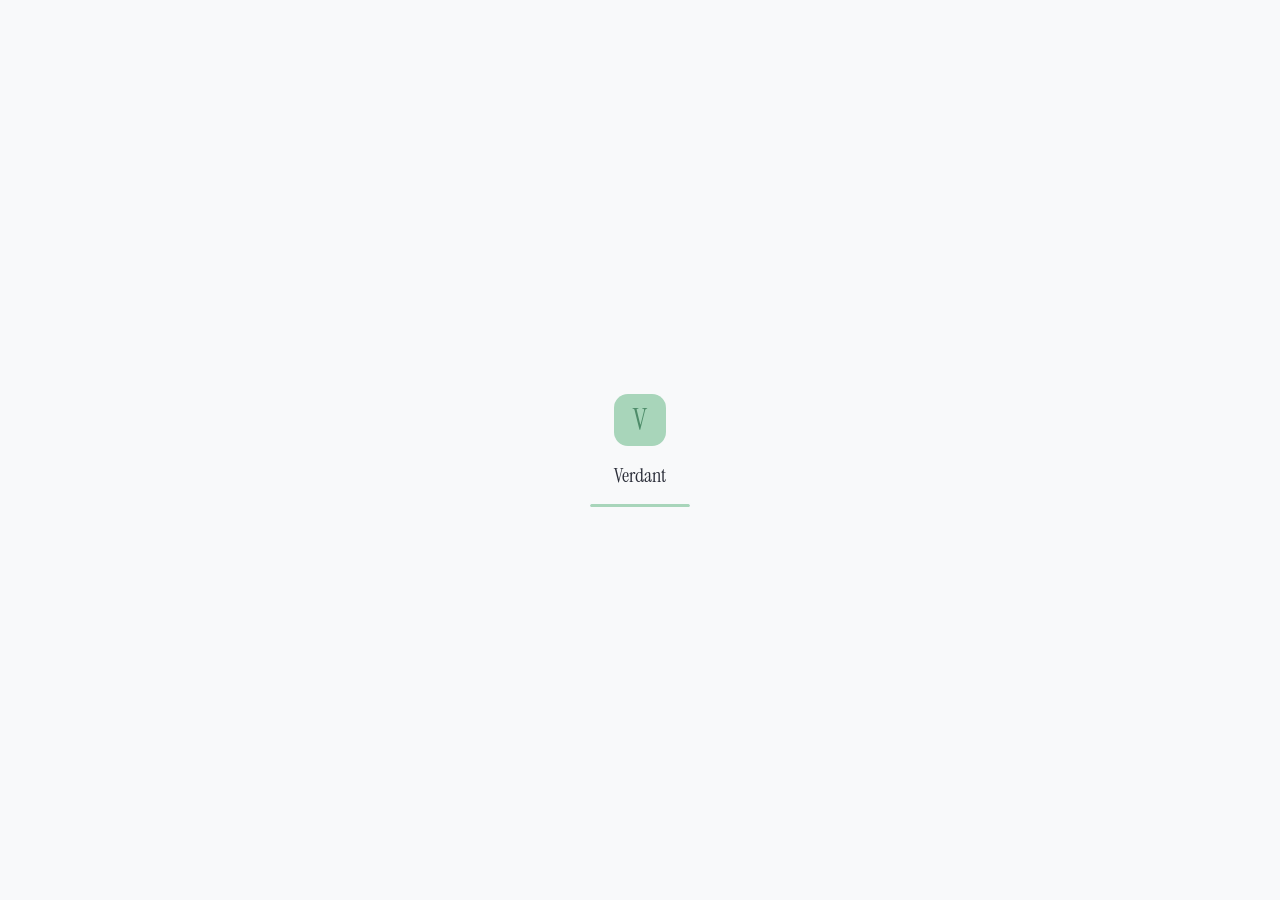
==== commit 8b71c55f: "Rename verdant-savings-tracker.html to index.html" ====
--- a/index.html
+++ b/index.html
@@ -1,329 +1,279 @@
 <!DOCTYPE html>
-<html lang="en">
+<html lang="my">
 <head>
 <meta charset="UTF-8"/>
-<meta name="viewport" content="width=device-width, initial-scale=1.0"/>
-<title>Verdant — Savings Tracker</title>
+<meta name="viewport" content="width=device-width, initial-scale=1.0, user-scalable=no"/>
+<title>Verdant — ငွေစု မှတ်တမ်း</title>
 <link rel="preconnect" href="https://fonts.googleapis.com"/>
 <link rel="preconnect" href="https://fonts.gstatic.com" crossorigin/>
 <link href="https://fonts.googleapis.com/css2?family=DM+Sans:opsz,wght@9..40,300;9..40,400;9..40,500&family=Instrument+Serif:ital@0;1&display=swap" rel="stylesheet"/>
-<!-- Supabase JS SDK -->
+<!-- PWA Meta Tags -->
+<link rel="manifest" href="manifest.json"/>
+<meta name="theme-color" content="#A8D5BA"/>
+<meta name="mobile-web-app-capable" content="yes"/>
+<meta name="apple-mobile-web-app-capable" content="yes"/>
+<meta name="apple-mobile-web-app-status-bar-style" content="default"/>
+<meta name="apple-mobile-web-app-title" content="Verdant"/>
+<link rel="apple-touch-icon" href="icon-192.png"/>
 <script src="https://cdn.jsdelivr.net/npm/@supabase/supabase-js@2"></script>
 <style>
-/* ── Reset ── */
 *,*::before,*::after{box-sizing:border-box;margin:0;padding:0}
 :root{
   --sage:#A8D5BA;--sage-light:#E8F5EE;--sage-mid:#78BF97;--sage-dark:#4E8C6A;
   --cream:#F8F9FA;--white:#FFFFFF;--charcoal:#2C2F3A;
   --muted:#6B7280;--hint:#9CA3AF;--border:#E5E9EF;--border-dark:#D1D8E0;
-  --danger:#EF4444;--danger-soft:#FEE2E2;--warning:#F59E0B;
+  --danger:#EF4444;--danger-soft:#FEE2E2;
   --sidebar-w:240px;
   --r-sm:8px;--r-md:12px;--r-lg:16px;--r-xl:24px;
   --sh-sm:0 1px 4px rgba(44,47,58,.06),0 2px 12px rgba(44,47,58,.04);
-  --sh-md:0 4px 16px rgba(44,47,58,.08),0 1px 4px rgba(44,47,58,.04);
-  --sh-lg:0 8px 32px rgba(44,47,58,.12);
+  --sh-md:0 4px 16px rgba(44,47,58,.08);
+  --sh-lg:0 8px 32px rgba(44,47,58,.14);
   --t:all .2s cubic-bezier(.4,0,.2,1);
 }
-html{font-size:16px;scroll-behavior:smooth}
-body{font-family:'DM Sans',system-ui,sans-serif;background:var(--cream);color:var(--charcoal);display:flex;min-height:100vh;line-height:1.6;-webkit-font-smoothing:antialiased}
-::-webkit-scrollbar{width:5px;height:5px}
+html{font-size:16px}
+body{font-family:'DM Sans',system-ui,sans-serif;background:var(--cream);color:var(--charcoal);display:flex;min-height:100vh;-webkit-font-smoothing:antialiased}
+::-webkit-scrollbar{width:5px}
 ::-webkit-scrollbar-thumb{background:var(--border-dark);border-radius:99px}
 
-/* ══════════════════════════════
-   AUTH SCREEN
-══════════════════════════════ */
-#authScreen{
-  display:flex;align-items:center;justify-content:center;
-  width:100vw;min-height:100vh;background:var(--cream);
-  padding:20px;
-}
-.auth-card{
-  background:var(--white);border:1px solid var(--border);
-  border-radius:var(--r-xl);box-shadow:var(--sh-lg);
-  width:100%;max-width:420px;padding:40px 36px;
-  animation:fadeUp .35s ease;
-}
-.auth-logo{
-  display:flex;align-items:center;gap:10px;margin-bottom:32px;
-}
-.auth-logo-mark{
-  width:38px;height:38px;background:var(--sage);border-radius:12px;
-  display:flex;align-items:center;justify-content:center;
-  font-family:'Instrument Serif',serif;font-size:22px;color:var(--sage-dark);
-}
+/* ══ LOADING ══ */
+#loadingScreen{position:fixed;inset:0;display:flex;align-items:center;justify-content:center;background:var(--cream);z-index:9999;flex-direction:column;gap:16px}
+.load-mark{width:52px;height:52px;background:var(--sage);border-radius:14px;display:flex;align-items:center;justify-content:center;font-family:'Instrument Serif',serif;font-size:30px;color:var(--sage-dark)}
+.load-text{font-family:'Instrument Serif',serif;font-size:20px;color:var(--charcoal)}
+.load-bar{width:100px;height:3px;background:var(--border);border-radius:99px;overflow:hidden}
+.load-fill{height:100%;background:var(--sage);border-radius:99px;animation:loadAnim 1.4s ease infinite}
+@keyframes loadAnim{0%{width:0;margin-left:0}50%{width:100%;margin-left:0}100%{width:0;margin-left:100%}}
+
+/* ══ AUTH ══ */
+#authScreen{display:none;align-items:center;justify-content:center;width:100vw;min-height:100vh;background:var(--cream);padding:20px}
+.auth-card{background:var(--white);border:1px solid var(--border);border-radius:var(--r-xl);box-shadow:var(--sh-lg);width:100%;max-width:400px;padding:36px 32px;animation:fadeUp .3s ease}
+.auth-logo{display:flex;align-items:center;gap:10px;margin-bottom:28px}
+.auth-logo-mark{width:38px;height:38px;background:var(--sage);border-radius:11px;display:flex;align-items:center;justify-content:center;font-family:'Instrument Serif',serif;font-size:22px;color:var(--sage-dark)}
 .auth-logo-text{font-family:'Instrument Serif',serif;font-size:22px;color:var(--charcoal)}
-.auth-title{font-family:'Instrument Serif',serif;font-size:26px;font-weight:400;color:var(--charcoal);margin-bottom:6px}
-.auth-sub{font-size:14px;color:var(--muted);margin-bottom:28px}
-.auth-tabs{display:flex;gap:0;margin-bottom:24px;border:1px solid var(--border);border-radius:var(--r-md);padding:3px}
-.auth-tab{
-  flex:1;padding:8px;border:none;background:transparent;
-  font-family:inherit;font-size:13px;font-weight:500;color:var(--muted);
-  border-radius:9px;cursor:pointer;transition:var(--t);
-}
+.auth-title{font-family:'Instrument Serif',serif;font-size:24px;font-weight:400;color:var(--charcoal);margin-bottom:4px}
+.auth-sub{font-size:13px;color:var(--muted);margin-bottom:24px}
+.auth-tabs{display:flex;gap:0;margin-bottom:20px;border:1px solid var(--border);border-radius:var(--r-md);padding:3px}
+.auth-tab{flex:1;padding:8px;border:none;background:transparent;font-family:inherit;font-size:13px;font-weight:500;color:var(--muted);border-radius:9px;cursor:pointer;transition:var(--t)}
 .auth-tab.active{background:var(--sage);color:var(--sage-dark)}
-.auth-field{display:flex;flex-direction:column;gap:6px;margin-bottom:16px}
-.auth-field label{font-size:12px;font-weight:500;text-transform:uppercase;letter-spacing:.5px;color:var(--muted)}
-.auth-field input{
-  border:1px solid var(--border);border-radius:var(--r-sm);
-  padding:11px 14px;font-size:14px;color:var(--charcoal);
-  background:var(--white);font-family:inherit;outline:none;transition:var(--t);
-}
+.auth-field{display:flex;flex-direction:column;gap:5px;margin-bottom:14px}
+.auth-field label{font-size:12px;font-weight:500;color:var(--muted)}
+.auth-field input{border:1px solid var(--border);border-radius:var(--r-sm);padding:11px 14px;font-size:14px;color:var(--charcoal);background:var(--white);font-family:inherit;outline:none;transition:var(--t)}
 .auth-field input:focus{border-color:var(--sage);box-shadow:0 0 0 3px rgba(168,213,186,.2)}
-.auth-btn{
-  width:100%;background:var(--sage);color:var(--sage-dark);border:none;
-  border-radius:var(--r-md);padding:13px;font-size:14px;font-weight:500;
-  cursor:pointer;font-family:inherit;transition:var(--t);margin-top:4px;
-}
+.auth-btn{width:100%;background:var(--sage);color:var(--sage-dark);border:none;border-radius:var(--r-md);padding:13px;font-size:14px;font-weight:500;cursor:pointer;font-family:inherit;transition:var(--t);margin-top:4px}
 .auth-btn:hover{background:var(--sage-mid)}
 .auth-btn:disabled{opacity:.6;cursor:not-allowed}
-.auth-error{
-  background:var(--danger-soft);color:var(--danger);font-size:13px;
-  padding:10px 14px;border-radius:var(--r-sm);margin-bottom:14px;display:none;
-}
-.auth-error.show{display:block}
-.auth-success{
-  background:var(--sage-light);color:var(--sage-dark);font-size:13px;
-  padding:10px 14px;border-radius:var(--r-sm);margin-bottom:14px;display:none;
-}
-.auth-success.show{display:block}
-
-/* ══════════════════════════════
-   APP LAYOUT
-══════════════════════════════ */
+.auth-msg{font-size:13px;padding:10px 14px;border-radius:var(--r-sm);margin-bottom:12px;display:none}
+.auth-msg.error{background:var(--danger-soft);color:var(--danger);display:block}
+.auth-msg.success{background:var(--sage-light);color:var(--sage-dark);display:block}
+
+/* ══ APP LAYOUT ══ */
 #appScreen{display:none;width:100%}
 #appScreen.show{display:flex}
 
-/* Sidebar */
-.sidebar{
-  position:fixed;top:0;left:0;width:var(--sidebar-w);height:100vh;
-  background:var(--white);border-right:1px solid var(--border);
-  display:flex;flex-direction:column;padding:28px 16px;
-  z-index:200;transition:transform .3s cubic-bezier(.4,0,.2,1);
-}
-.sidebar-logo{display:flex;align-items:center;gap:10px;padding:0 8px;margin-bottom:36px}
-.logo-mark{
-  width:34px;height:34px;background:var(--sage);border-radius:10px;
-  display:flex;align-items:center;justify-content:center;
-  font-family:'Instrument Serif',serif;font-size:20px;color:var(--sage-dark);flex-shrink:0;
-}
-.logo-text{font-family:'Instrument Serif',serif;font-size:20px;color:var(--charcoal);letter-spacing:-.3px}
-.sidebar-nav{display:flex;flex-direction:column;gap:4px;flex:1}
-.nav-item{
-  display:flex;align-items:center;gap:10px;padding:10px 12px;
-  border-radius:var(--r-md);text-decoration:none;color:var(--muted);
-  font-size:14px;cursor:pointer;transition:var(--t);
-}
-.nav-item:hover{background:var(--sage-light);color:var(--sage-dark)}
-.nav-item.active{background:var(--sage-light);color:var(--sage-dark);font-weight:500}
-.nav-icon{width:18px;height:18px;stroke:var(--hint);flex-shrink:0;transition:var(--t)}
+.sidebar{position:fixed;top:0;left:0;width:var(--sidebar-w);height:100vh;background:var(--white);border-right:1px solid var(--border);display:flex;flex-direction:column;padding:24px 16px;z-index:200;transition:transform .3s cubic-bezier(.4,0,.2,1)}
+.sidebar-logo{display:flex;align-items:center;gap:10px;padding:0 8px;margin-bottom:32px}
+.logo-mark{width:32px;height:32px;background:var(--sage);border-radius:10px;display:flex;align-items:center;justify-content:center;font-family:'Instrument Serif',serif;font-size:18px;color:var(--sage-dark);flex-shrink:0}
+.logo-text{font-family:'Instrument Serif',serif;font-size:19px;color:var(--charcoal)}
+.sidebar-nav{display:flex;flex-direction:column;gap:3px;flex:1}
+.nav-item{display:flex;align-items:center;gap:10px;padding:10px 12px;border-radius:var(--r-md);text-decoration:none;color:var(--muted);font-size:14px;cursor:pointer;transition:var(--t)}
+.nav-item:hover,.nav-item.active{background:var(--sage-light);color:var(--sage-dark)}
+.nav-item.active{font-weight:500}
+.nav-icon{width:17px;height:17px;stroke:var(--hint);flex-shrink:0;transition:var(--t);fill:none}
 .nav-item:hover .nav-icon,.nav-item.active .nav-icon{stroke:var(--sage-dark)}
-.sidebar-profile{
-  display:flex;align-items:center;gap:10px;padding:12px;
-  border-radius:var(--r-md);border:1px solid var(--border);margin-top:16px;
-}
-.avatar{
-  width:36px;height:36px;border-radius:50%;background:var(--sage);
-  display:flex;align-items:center;justify-content:center;
-  font-size:13px;font-weight:500;color:var(--sage-dark);flex-shrink:0;
-}
-.profile-info{display:flex;flex-direction:column;gap:1px}
-.profile-name{font-size:13px;font-weight:500;color:var(--charcoal)}
-.profile-email{font-size:11px;color:var(--muted);max-width:140px;overflow:hidden;text-overflow:ellipsis;white-space:nowrap}
-.logout-btn{
-  background:none;border:none;cursor:pointer;color:var(--hint);
-  font-size:18px;margin-left:auto;transition:var(--t);flex-shrink:0;
-}
+
+/* Profile area in sidebar */
+.sidebar-profile{display:flex;align-items:center;gap:10px;padding:12px;border-radius:var(--r-md);border:1px solid var(--border);margin-top:12px;cursor:pointer;transition:var(--t)}
+.sidebar-profile:hover{border-color:var(--sage)}
+.avatar-wrap{position:relative;flex-shrink:0}
+.avatar{width:36px;height:36px;border-radius:50%;background:var(--sage);display:flex;align-items:center;justify-content:center;font-size:13px;font-weight:500;color:var(--sage-dark);overflow:hidden}
+.avatar img{width:100%;height:100%;object-fit:cover}
+.avatar-edit{position:absolute;bottom:-2px;right:-2px;width:16px;height:16px;background:var(--sage-dark);border-radius:50%;display:flex;align-items:center;justify-content:center;font-size:9px;color:white;cursor:pointer;border:1.5px solid white}
+.profile-info{display:flex;flex-direction:column;gap:1px;overflow:hidden;flex:1}
+.profile-name{font-size:13px;font-weight:500;color:var(--charcoal);white-space:nowrap;overflow:hidden;text-overflow:ellipsis}
+.profile-email{font-size:11px;color:var(--muted);white-space:nowrap;overflow:hidden;text-overflow:ellipsis}
+.logout-btn{background:none;border:none;cursor:pointer;color:var(--hint);font-size:16px;flex-shrink:0;transition:var(--t)}
 .logout-btn:hover{color:var(--danger)}
 
-/* Main content */
+/* Hidden file input */
+#avatarInput{display:none}
+
 .main-content{margin-left:var(--sidebar-w);flex:1;display:flex;flex-direction:column;min-height:100vh;max-width:calc(100vw - var(--sidebar-w))}
-
-/* Topbar */
-.topbar{
-  display:flex;align-items:center;gap:16px;padding:16px 32px;
-  background:var(--white);border-bottom:1px solid var(--border);
-  position:sticky;top:0;z-index:100;
-}
+.topbar{display:flex;align-items:center;gap:12px;padding:14px 28px;background:var(--white);border-bottom:1px solid var(--border);position:sticky;top:0;z-index:100}
 .topbar-title{font-size:15px;font-weight:500;color:var(--charcoal);flex:1}
-.topbar-date{font-size:13px;color:var(--muted)}
-.add-btn{
-  display:flex;align-items:center;gap:6px;background:var(--sage);color:var(--sage-dark);
-  border:none;border-radius:var(--r-md);padding:9px 16px;font-size:13px;font-weight:500;
-  cursor:pointer;transition:var(--t);font-family:inherit;
-}
-.add-btn svg{width:14px;height:14px}
+.topbar-date{font-size:12px;color:var(--muted)}
+.add-btn{display:flex;align-items:center;gap:6px;background:var(--sage);color:var(--sage-dark);border:none;border-radius:var(--r-md);padding:9px 15px;font-size:13px;font-weight:500;cursor:pointer;transition:var(--t);font-family:inherit;white-space:nowrap}
 .add-btn:hover{background:var(--sage-mid);transform:translateY(-1px)}
+.add-btn svg{width:14px;height:14px;stroke:var(--sage-dark);fill:none;stroke-width:2.5}
 .mobile-menu-btn{display:none;background:none;border:none;cursor:pointer;padding:4px;color:var(--charcoal)}
-.mobile-menu-btn svg{width:22px;height:22px}
+.mobile-menu-btn svg{width:22px;height:22px;stroke:currentColor;fill:none;stroke-width:2}
 
 /* Sections */
-.section{display:none;padding:32px 32px 48px;animation:fadeUp .3s ease}
+.section{display:none;padding:28px 28px 48px;animation:fadeUp .3s ease}
 .section.active{display:block}
 @keyframes fadeUp{from{opacity:0;transform:translateY(8px)}to{opacity:1;transform:translateY(0)}}
-
-.section-greeting{margin-bottom:28px}
-.section-greeting h1{font-family:'Instrument Serif',serif;font-size:28px;font-weight:400;color:var(--charcoal);line-height:1.2;letter-spacing:-.5px;margin-bottom:6px}
-.section-greeting p{font-size:14px;color:var(--muted)}
-
-/* KPI grid */
-.kpi-grid{display:grid;grid-template-columns:repeat(auto-fit,minmax(200px,1fr));gap:16px;margin-bottom:24px}
-.kpi-card{background:var(--white);border:1px solid var(--border);border-radius:var(--r-lg);padding:20px 22px;box-shadow:var(--sh-sm);transition:var(--t)}
+.section-greeting{margin-bottom:24px}
+.section-greeting h1{font-family:'Instrument Serif',serif;font-size:26px;font-weight:400;color:var(--charcoal);line-height:1.2;margin-bottom:4px}
+.section-greeting p{font-size:13px;color:var(--muted)}
+
+/* KPI cards */
+.kpi-grid{display:grid;grid-template-columns:repeat(auto-fit,minmax(180px,1fr));gap:14px;margin-bottom:20px}
+.kpi-card{background:var(--white);border:1px solid var(--border);border-radius:var(--r-lg);padding:18px 20px;box-shadow:var(--sh-sm);transition:var(--t)}
 .kpi-card:hover{box-shadow:var(--sh-md);transform:translateY(-2px)}
-.kpi-card.kpi-accent{background:linear-gradient(135deg,var(--sage) 0%,var(--sage-mid) 100%);border-color:var(--sage-mid)}
-.kpi-label{font-size:12px;font-weight:500;text-transform:uppercase;letter-spacing:.6px;color:var(--muted);margin-bottom:8px}
+.kpi-accent{background:linear-gradient(135deg,var(--sage) 0%,var(--sage-mid) 100%);border-color:var(--sage-mid)}
+.kpi-label{font-size:11px;font-weight:500;text-transform:uppercase;letter-spacing:.6px;color:var(--muted);margin-bottom:7px}
 .kpi-accent .kpi-label{color:var(--sage-dark)}
-.kpi-value{font-family:'Instrument Serif',serif;font-size:28px;color:var(--charcoal);line-height:1;margin-bottom:8px;letter-spacing:-.5px}
+.kpi-value{font-family:'Instrument Serif',serif;font-size:26px;color:var(--charcoal);line-height:1;margin-bottom:6px}
 .kpi-accent .kpi-value{color:var(--sage-dark)}
-.kpi-trend{font-size:12px;color:var(--muted)}
-.kpi-trend.positive{color:var(--sage-dark)}
+.kpi-trend{font-size:11px;color:var(--muted)}
+.kpi-trend.pos{color:var(--sage-dark)}
 .kpi-accent .kpi-trend{color:var(--sage-dark);opacity:.8}
 
 /* Cards */
-.card{background:var(--white);border:1px solid var(--border);border-radius:var(--r-lg);padding:24px;box-shadow:var(--sh-sm);margin-bottom:24px}
+.card{background:var(--white);border:1px solid var(--border);border-radius:var(--r-lg);padding:22px;box-shadow:var(--sh-sm);margin-bottom:20px}
 .card:last-child{margin-bottom:0}
-.card-header{display:flex;align-items:center;justify-content:space-between;margin-bottom:20px;gap:12px}
-.card-title{font-size:15px;font-weight:500;color:var(--charcoal)}
-.card-badge{font-size:11px;font-weight:500;background:var(--sage-light);color:var(--sage-dark);padding:3px 10px;border-radius:99px}
-.card-link{font-size:13px;color:var(--sage-dark);text-decoration:none;font-weight:500;transition:var(--t);white-space:nowrap}
-.card-link:hover{color:var(--sage-mid)}
+.card-header{display:flex;align-items:center;justify-content:space-between;margin-bottom:18px;gap:10px}
+.card-title{font-size:14px;font-weight:500;color:var(--charcoal)}
+.card-badge{font-size:11px;font-weight:500;background:var(--sage-light);color:var(--sage-dark);padding:3px 9px;border-radius:99px}
+.card-link{font-size:12px;color:var(--sage-dark);text-decoration:none;font-weight:500;transition:var(--t)}
 
 /* Dashboard grid */
-.dashboard-grid{display:grid;grid-template-columns:1fr 1fr;gap:24px;margin-bottom:24px}
+.dash-grid{display:grid;grid-template-columns:1fr 1fr;gap:20px;margin-bottom:20px}
 
 /* Progress bars */
-.progress-bars{display:flex;flex-direction:column;gap:14px}
-.progress-month{display:grid;grid-template-columns:36px 1fr 60px;align-items:center;gap:12px}
-.progress-month-label{font-size:12px;color:var(--muted);font-weight:500}
-.progress-track{height:8px;background:var(--cream);border-radius:99px;overflow:hidden}
-.progress-fill{height:100%;border-radius:99px;background:linear-gradient(90deg,var(--sage) 0%,var(--sage-mid) 100%);transition:width .8s cubic-bezier(.4,0,.2,1)}
-.progress-amount{font-size:12px;color:var(--charcoal);font-weight:500;text-align:right}
-
-/* Goal items */
-.goal-list{display:flex;flex-direction:column;gap:14px}
-.goal-item{border-radius:var(--r-md);border:1px solid var(--border);padding:14px 16px}
-.goal-item-header{display:flex;justify-content:space-between;align-items:flex-start;margin-bottom:10px;gap:8px}
+.progress-bars{display:flex;flex-direction:column;gap:12px}
+.progress-row{display:grid;grid-template-columns:32px 1fr 54px;align-items:center;gap:10px}
+.progress-lbl{font-size:11px;color:var(--muted);font-weight:500}
+.progress-track{height:7px;background:var(--cream);border-radius:99px;overflow:hidden}
+.progress-fill{height:100%;border-radius:99px;background:linear-gradient(90deg,var(--sage),var(--sage-mid));transition:width .8s cubic-bezier(.4,0,.2,1)}
+.progress-amt{font-size:11px;color:var(--charcoal);font-weight:500;text-align:right}
+
+/* Goal snapshot */
+.goal-list{display:flex;flex-direction:column;gap:12px}
+.goal-item{border:1px solid var(--border);border-radius:var(--r-md);padding:12px 14px}
+.goal-item-top{display:flex;justify-content:space-between;margin-bottom:8px}
 .goal-item-name{font-size:13px;font-weight:500;color:var(--charcoal)}
-.goal-item-pct{font-size:12px;font-weight:500;color:var(--sage-dark);white-space:nowrap}
-.goal-item-amounts{display:flex;justify-content:space-between;font-size:11px;color:var(--muted);margin-top:6px}
-.goal-track{height:6px;background:var(--cream);border-radius:99px;overflow:hidden}
-.goal-fill{height:100%;border-radius:99px;background:linear-gradient(90deg,var(--sage) 0%,var(--sage-mid) 100%);transition:width .8s cubic-bezier(.4,0,.2,1)}
+.goal-item-pct{font-size:12px;font-weight:500;color:var(--sage-dark)}
+.goal-track{height:5px;background:var(--cream);border-radius:99px;overflow:hidden}
+.goal-fill{height:100%;border-radius:99px;background:linear-gradient(90deg,var(--sage),var(--sage-mid));transition:width .8s ease}
+.goal-amounts{display:flex;justify-content:space-between;font-size:11px;color:var(--muted);margin-top:5px}
 
 /* Transactions */
 .tx-list{display:flex;flex-direction:column;gap:2px}
-.tx-list-full{max-height:500px;overflow-y:auto}
-.tx-row{display:grid;grid-template-columns:40px 1fr auto;align-items:center;gap:12px;padding:12px 8px;border-radius:var(--r-sm);transition:var(--t)}
+.tx-scroll{max-height:460px;overflow-y:auto}
+.tx-row{display:grid;grid-template-columns:38px 1fr auto;align-items:center;gap:10px;padding:10px 6px;border-radius:var(--r-sm);transition:var(--t)}
 .tx-row:hover{background:var(--cream)}
-.tx-icon{width:36px;height:36px;border-radius:10px;display:flex;align-items:center;justify-content:center;font-size:15px;flex-shrink:0}
+.tx-icon{width:34px;height:34px;border-radius:9px;display:flex;align-items:center;justify-content:center;font-size:14px;flex-shrink:0}
 .tx-icon.deposit{background:var(--sage-light)}
 .tx-icon.withdrawal{background:var(--danger-soft)}
 .tx-note{font-size:13px;font-weight:500;color:var(--charcoal)}
-.tx-date{font-size:11px;color:var(--muted);margin-top:2px}
-.tx-amount{font-size:14px;font-weight:500;text-align:right}
-.tx-amount.deposit{color:var(--sage-dark)}
-.tx-amount.withdrawal{color:var(--danger)}
+.tx-date{font-size:11px;color:var(--muted);margin-top:1px}
+.tx-amt{font-size:13px;font-weight:500;text-align:right}
+.tx-amt.deposit{color:var(--sage-dark)}
+.tx-amt.withdrawal{color:var(--danger)}
 
 /* Filter */
-.filter-row select{border:1px solid var(--border);border-radius:var(--r-sm);padding:6px 10px;font-size:13px;color:var(--charcoal);background:var(--white);font-family:inherit;cursor:pointer;outline:none;transition:var(--t)}
-.filter-row select:focus{border-color:var(--sage)}
-
-/* Goals section */
-.calculator-grid{display:grid;grid-template-columns:repeat(auto-fit,minmax(200px,1fr));gap:16px;margin-bottom:20px}
-.calc-field{display:flex;flex-direction:column;gap:6px}
-.calc-field label{font-size:12px;font-weight:500;text-transform:uppercase;letter-spacing:.5px;color:var(--muted)}
+.filter-sel{border:1px solid var(--border);border-radius:var(--r-sm);padding:6px 10px;font-size:13px;color:var(--charcoal);background:var(--white);font-family:inherit;cursor:pointer;outline:none}
+.filter-sel:focus{border-color:var(--sage)}
+
+/* Goal cards */
+.goals-grid{display:grid;grid-template-columns:repeat(auto-fill,minmax(260px,1fr));gap:18px}
+.goal-card{background:var(--white);border:1px solid var(--border);border-radius:var(--r-lg);padding:18px;box-shadow:var(--sh-sm);transition:var(--t)}
+.goal-card:hover{box-shadow:var(--sh-md);transform:translateY(-2px)}
+.goal-card-emoji{font-size:26px;margin-bottom:8px;display:block}
+.goal-card-name{font-size:14px;font-weight:500;color:var(--charcoal);margin-bottom:3px}
+.goal-card-sub{font-size:11px;color:var(--muted);margin-bottom:12px}
+.goal-card-pct{font-family:'Instrument Serif',serif;font-size:19px;color:var(--sage-dark);float:right;line-height:1}
+.goal-card-amts{display:flex;justify-content:space-between;font-size:11px;color:var(--muted);margin-top:6px}
+.goal-card-amts strong{color:var(--charcoal)}
+.goal-card-actions{display:flex;gap:8px;margin-top:12px}
+.goal-act-btn{flex:1;border:1px solid var(--border);background:transparent;border-radius:var(--r-sm);padding:7px;font-size:12px;color:var(--muted);cursor:pointer;font-family:inherit;transition:var(--t)}
+.goal-act-btn:hover{border-color:var(--sage);color:var(--sage-dark);background:var(--sage-light)}
+.goal-act-btn.del:hover{border-color:var(--danger);color:var(--danger);background:var(--danger-soft)}
+
+/* Calculator */
+.calc-grid{display:grid;grid-template-columns:repeat(auto-fit,minmax(180px,1fr));gap:14px;margin-bottom:18px}
+.calc-field{display:flex;flex-direction:column;gap:5px}
+.calc-field label{font-size:11px;font-weight:500;text-transform:uppercase;letter-spacing:.5px;color:var(--muted)}
 .calc-field input,.calc-field select{border:1px solid var(--border);border-radius:var(--r-sm);padding:10px 12px;font-size:14px;color:var(--charcoal);background:var(--white);font-family:inherit;outline:none;transition:var(--t)}
 .calc-field input:focus,.calc-field select:focus{border-color:var(--sage);box-shadow:0 0 0 3px rgba(168,213,186,.2)}
-.calc-result{margin-top:24px;border-top:1px solid var(--border);padding-top:24px;animation:fadeUp .3s ease}
-.calc-result-row{display:grid;grid-template-columns:repeat(auto-fit,minmax(120px,1fr));gap:16px;margin-bottom:20px}
-.calc-stat{display:flex;flex-direction:column;gap:4px}
-.calc-stat-label{font-size:11px;text-transform:uppercase;letter-spacing:.5px;color:var(--muted)}
-.calc-stat-value{font-family:'Instrument Serif',serif;font-size:22px;color:var(--charcoal)}
-.calc-progress-bar{height:10px;background:var(--cream);border-radius:99px;overflow:hidden;margin-bottom:14px}
-.calc-progress-fill{height:100%;border-radius:99px;background:linear-gradient(90deg,var(--sage) 0%,var(--sage-mid) 100%);width:0%;transition:width .8s cubic-bezier(.4,0,.2,1)}
-.calc-message{font-size:13px;color:var(--muted);margin-bottom:16px;line-height:1.5}
-
-.goals-grid{display:grid;grid-template-columns:repeat(auto-fill,minmax(280px,1fr));gap:20px}
-.goal-card{background:var(--white);border:1px solid var(--border);border-radius:var(--r-lg);padding:20px;box-shadow:var(--sh-sm);transition:var(--t)}
-.goal-card:hover{box-shadow:var(--sh-md);transform:translateY(-2px)}
-.goal-card-emoji{font-size:28px;margin-bottom:10px;display:block}
-.goal-card-name{font-size:15px;font-weight:500;color:var(--charcoal);margin-bottom:4px}
-.goal-card-dates{font-size:11px;color:var(--muted);margin-bottom:14px}
-.goal-card-amounts{display:flex;justify-content:space-between;font-size:12px;color:var(--muted);margin-top:8px}
-.goal-card-amounts strong{color:var(--charcoal)}
-.goal-card-pct{font-family:'Instrument Serif',serif;font-size:20px;color:var(--sage-dark);float:right;line-height:1}
-.goal-card-actions{display:flex;gap:8px;margin-top:14px}
-.goal-action-btn{flex:1;border:1px solid var(--border);background:transparent;border-radius:var(--r-sm);padding:7px;font-size:12px;color:var(--muted);cursor:pointer;font-family:inherit;transition:var(--t)}
-.goal-action-btn:hover{border-color:var(--sage);color:var(--sage-dark);background:var(--sage-light)}
-.goal-action-btn.delete:hover{border-color:var(--danger);color:var(--danger);background:var(--danger-soft)}
+.calc-result{margin-top:20px;border-top:1px solid var(--border);padding-top:20px;animation:fadeUp .3s ease}
+.calc-stats{display:grid;grid-template-columns:repeat(auto-fit,minmax(110px,1fr));gap:14px;margin-bottom:16px}
+.calc-stat-lbl{font-size:10px;text-transform:uppercase;letter-spacing:.5px;color:var(--muted)}
+.calc-stat-val{font-family:'Instrument Serif',serif;font-size:20px;color:var(--charcoal);margin-top:2px}
+.calc-bar{height:9px;background:var(--cream);border-radius:99px;overflow:hidden;margin-bottom:12px}
+.calc-bar-fill{height:100%;border-radius:99px;background:linear-gradient(90deg,var(--sage),var(--sage-mid));transition:width .8s ease}
+.calc-msg{font-size:13px;color:var(--muted);margin-bottom:14px;line-height:1.5}
 
 /* Analytics */
-.analytics-grid{display:grid;grid-template-columns:1fr 1fr;gap:24px;margin-bottom:24px}
-.analytics-card{margin-bottom:0!important}
-.bar-chart{display:flex;align-items:flex-end;gap:10px;height:160px;padding-top:16px}
-.bar-wrap{flex:1;display:flex;flex-direction:column;align-items:center;gap:6px;height:100%;justify-content:flex-end}
-.bar{width:100%;border-radius:6px 6px 0 0;background:var(--sage);transition:height .6s cubic-bezier(.4,0,.2,1);cursor:pointer}
+.analytics-grid{display:grid;grid-template-columns:1fr 1fr;gap:20px;margin-bottom:20px}
+.analytics-grid .card{margin-bottom:0}
+.bar-chart{display:flex;align-items:flex-end;gap:8px;height:150px;padding-top:14px}
+.bar-wrap{flex:1;display:flex;flex-direction:column;align-items:center;gap:5px;height:100%;justify-content:flex-end}
+.bar{width:100%;border-radius:5px 5px 0 0;background:var(--sage);transition:height .6s ease;cursor:pointer;min-height:3px}
 .bar:hover{background:var(--sage-mid)}
-.bar-label{font-size:11px;color:var(--muted);font-weight:500}
-.bar-val{font-size:10px;color:var(--sage-dark);font-weight:500}
-.donut-chart-wrap{display:flex;flex-direction:column;gap:12px}
-.donut-legend-item{display:flex;align-items:center;gap:10px}
-.donut-dot{width:10px;height:10px;border-radius:50%;flex-shrink:0}
-.donut-legend-name{font-size:13px;color:var(--charcoal);flex:1}
-.donut-legend-val{font-size:13px;font-weight:500;color:var(--charcoal)}
-.donut-legend-pct{font-size:11px;color:var(--muted);min-width:36px;text-align:right}
-
-/* Buttons */
-.primary-btn{background:var(--sage);color:var(--sage-dark);border:none;border-radius:var(--r-md);padding:11px 22px;font-size:14px;font-weight:500;cursor:pointer;font-family:inherit;transition:var(--t);display:inline-flex;align-items:center;gap:6px}
-.primary-btn:hover{background:var(--sage-mid);transform:translateY(-1px)}
-.primary-btn:disabled{opacity:.6;cursor:not-allowed;transform:none}
-.secondary-btn{background:transparent;color:var(--muted);border:1px solid var(--border);border-radius:var(--r-md);padding:11px 22px;font-size:14px;cursor:pointer;font-family:inherit;transition:var(--t)}
-.secondary-btn:hover{border-color:var(--border-dark);color:var(--charcoal)}
-
-/* Modal */
-.modal-overlay{display:none;position:fixed;inset:0;background:rgba(44,47,58,.4);backdrop-filter:blur(3px);z-index:500;align-items:center;justify-content:center;padding:16px}
-.modal-overlay.open{display:flex}
-.modal{background:var(--white);border-radius:var(--r-xl);box-shadow:var(--sh-lg);width:100%;max-width:440px;animation:fadeUp .25s ease}
-.modal-header{display:flex;align-items:center;justify-content:space-between;padding:22px 24px 18px;border-bottom:1px solid var(--border)}
-.modal-header h2{font-family:'Instrument Serif',serif;font-size:20px;font-weight:400;color:var(--charcoal)}
-.modal-close{background:none;border:none;font-size:22px;color:var(--muted);cursor:pointer;line-height:1;transition:var(--t)}
-.modal-close:hover{color:var(--charcoal)}
-.modal-body{padding:20px 24px;display:flex;flex-direction:column;gap:16px}
-.modal-footer{display:flex;gap:12px;padding:16px 24px 22px;justify-content:flex-end}
+.bar-lbl{font-size:10px;color:var(--muted)}
+.bar-val{font-size:9px;color:var(--sage-dark);font-weight:500}
+.donut-wrap{display:flex;flex-direction:column;gap:10px}
+.donut-row{display:flex;align-items:center;gap:8px}
+.donut-dot{width:9px;height:9px;border-radius:50%;flex-shrink:0}
+.donut-name{font-size:13px;color:var(--charcoal);flex:1}
+.donut-val{font-size:12px;font-weight:500;color:var(--charcoal)}
+.donut-pct{font-size:11px;color:var(--muted);min-width:32px;text-align:right}
 
 /* Settings */
-.settings-grid{display:grid;grid-template-columns:repeat(auto-fill,minmax(300px,1fr));gap:24px}
+.settings-grid{display:grid;grid-template-columns:repeat(auto-fill,minmax(280px,1fr));gap:20px}
 .settings-grid .card{margin-bottom:0}
-.settings-form{display:flex;flex-direction:column;gap:16px}
-.toggle-list{display:flex;flex-direction:column;gap:16px}
-.toggle-row{display:flex;align-items:center;justify-content:space-between;font-size:14px;color:var(--charcoal)}
-.toggle{position:relative;display:inline-block;width:40px;height:22px}
+.settings-form{display:flex;flex-direction:column;gap:14px}
+.toggle-list{display:flex;flex-direction:column;gap:14px}
+.toggle-row{display:flex;align-items:center;justify-content:space-between;font-size:13px;color:var(--charcoal)}
+.toggle{position:relative;display:inline-block;width:38px;height:21px}
 .toggle input{opacity:0;width:0;height:0}
 .slider{position:absolute;inset:0;background:var(--border-dark);border-radius:99px;cursor:pointer;transition:var(--t)}
-.slider::before{content:'';position:absolute;width:16px;height:16px;left:3px;bottom:3px;background:white;border-radius:50%;transition:var(--t)}
+.slider::before{content:'';position:absolute;width:15px;height:15px;left:3px;bottom:3px;background:white;border-radius:50%;transition:var(--t)}
 .toggle input:checked+.slider{background:var(--sage)}
-.toggle input:checked+.slider::before{transform:translateX(18px)}
-
-/* Loading spinner */
-.spinner{display:inline-block;width:18px;height:18px;border:2px solid var(--sage-dark);border-top-color:transparent;border-radius:50%;animation:spin .7s linear infinite}
-@keyframes spin{to{transform:rotate(360deg)}}
+.toggle input:checked+.slider::before{transform:translateX(17px)}
+
+/* Buttons */
+.btn-primary{background:var(--sage);color:var(--sage-dark);border:none;border-radius:var(--r-md);padding:11px 20px;font-size:13px;font-weight:500;cursor:pointer;font-family:inherit;transition:var(--t);display:inline-flex;align-items:center;gap:6px}
+.btn-primary:hover{background:var(--sage-mid);transform:translateY(-1px)}
+.btn-primary:disabled{opacity:.6;cursor:not-allowed;transform:none}
+.btn-secondary{background:transparent;color:var(--muted);border:1px solid var(--border);border-radius:var(--r-md);padding:11px 20px;font-size:13px;cursor:pointer;font-family:inherit;transition:var(--t)}
+.btn-secondary:hover{border-color:var(--border-dark);color:var(--charcoal)}
+.btn-danger{background:var(--danger-soft);color:var(--danger);border:1px solid #FCA5A5;border-radius:var(--r-md);padding:11px 20px;font-size:13px;font-weight:500;cursor:pointer;font-family:inherit;transition:var(--t);width:100%}
+.btn-danger:hover{background:#FECACA}
+.btn-install{background:var(--sage-light);color:var(--sage-dark);border:1px solid var(--sage);border-radius:var(--r-md);padding:11px 20px;font-size:13px;font-weight:500;cursor:pointer;font-family:inherit;transition:var(--t);width:100%;display:none;align-items:center;justify-content:center;gap:8px}
+.btn-install:hover{background:var(--sage)}
+
+/* Modal */
+.modal-overlay{display:none;position:fixed;inset:0;background:rgba(44,47,58,.45);backdrop-filter:blur(4px);z-index:500;align-items:center;justify-content:center;padding:16px}
+.modal-overlay.open{display:flex}
+.modal{background:var(--white);border-radius:var(--r-xl);box-shadow:var(--sh-lg);width:100%;max-width:420px;animation:fadeUp .25s ease}
+.modal-header{display:flex;align-items:center;justify-content:space-between;padding:20px 22px 16px;border-bottom:1px solid var(--border)}
+.modal-header h2{font-family:'Instrument Serif',serif;font-size:19px;font-weight:400;color:var(--charcoal)}
+.modal-close{background:none;border:none;font-size:20px;color:var(--muted);cursor:pointer;line-height:1;transition:var(--t)}
+.modal-close:hover{color:var(--charcoal)}
+.modal-body{padding:18px 22px;display:flex;flex-direction:column;gap:14px}
+.modal-footer{display:flex;gap:10px;padding:14px 22px 20px;justify-content:flex-end}
 
 /* Toast */
-.toast{position:fixed;bottom:28px;right:28px;background:var(--charcoal);color:#fff;font-size:13px;font-weight:500;padding:12px 20px;border-radius:var(--r-md);box-shadow:var(--sh-lg);z-index:1000;opacity:0;transform:translateY(8px);pointer-events:none;transition:opacity .25s ease,transform .25s ease}
+.toast{position:fixed;bottom:24px;right:24px;background:var(--charcoal);color:#fff;font-size:13px;font-weight:500;padding:11px 18px;border-radius:var(--r-md);box-shadow:var(--sh-lg);z-index:9999;opacity:0;transform:translateY(8px);pointer-events:none;transition:opacity .25s ease,transform .25s ease;max-width:300px}
 .toast.show{opacity:1;transform:translateY(0)}
 
-/* Sidebar overlay (mobile) */
+/* Spinner */
+.spin{display:inline-block;width:16px;height:16px;border:2px solid var(--sage-dark);border-top-color:transparent;border-radius:50%;animation:spinAnim .7s linear infinite}
+@keyframes spinAnim{to{transform:rotate(360deg)}}
+
+/* Sidebar overlay mobile */
 .sidebar-overlay{display:none;position:fixed;inset:0;background:rgba(44,47,58,.4);z-index:150}
 
-/* Loading screen */
-#loadingScreen{display:flex;align-items:center;justify-content:center;width:100vw;height:100vh;background:var(--cream)}
-.loading-inner{text-align:center}
-.loading-logo-mark{width:48px;height:48px;background:var(--sage);border-radius:14px;display:flex;align-items:center;justify-content:center;font-family:'Instrument Serif',serif;font-size:28px;color:var(--sage-dark);margin:0 auto 16px}
-.loading-text{font-family:'Instrument Serif',serif;font-size:18px;color:var(--charcoal);margin-bottom:20px}
-.loading-bar{width:120px;height:3px;background:var(--border);border-radius:99px;overflow:hidden;margin:0 auto}
-.loading-fill{height:100%;background:var(--sage);border-radius:99px;animation:loadBar 1.5s ease infinite}
-@keyframes loadBar{0%{width:0;margin-left:0}50%{width:100%;margin-left:0}100%{width:0;margin-left:100%}}
-
-/* Responsive */
-@media(max-width:900px){.dashboard-grid,.analytics-grid{grid-template-columns:1fr}}
+/* Empty state */
+.empty{font-size:13px;color:var(--muted);padding:12px 0;text-align:center}
+
+/* Danger zone divider */
+.danger-zone{border-top:1px solid var(--border);padding-top:14px;margin-top:4px}
+.danger-label{font-size:11px;color:var(--danger);font-weight:500;margin-bottom:8px}
+
+/* ── RESPONSIVE ── */
+@media(max-width:900px){.dash-grid,.analytics-grid{grid-template-columns:1fr}}
 @media(max-width:720px){
   :root{--sidebar-w:0px}
   .sidebar{width:240px;transform:translateX(-100%)}
@@ -331,68 +281,50 @@
   .sidebar-overlay.open{display:block}
   .main-content{margin-left:0;max-width:100vw}
   .mobile-menu-btn{display:flex}
-  .topbar{padding:14px 16px}
+  .topbar{padding:12px 14px}
   .topbar-date{display:none}
-  .section{padding:20px 16px 40px}
-  .section-greeting h1{font-size:22px}
-  .kpi-grid{grid-template-columns:1fr 1fr;gap:12px}
+  .section{padding:18px 14px 40px}
+  .kpi-grid{grid-template-columns:1fr 1fr;gap:10px}
   .kpi-value{font-size:22px}
-  .calculator-grid,.goals-grid,.settings-grid{grid-template-columns:1fr}
+  .calc-grid,.goals-grid,.settings-grid{grid-template-columns:1fr}
   .modal{max-width:100%;border-radius:var(--r-lg) var(--r-lg) 0 0}
   .modal-overlay{align-items:flex-end}
 }
-@media(max-width:440px){.kpi-grid{grid-template-columns:1fr}}
+@media(max-width:420px){.kpi-grid{grid-template-columns:1fr}}
 </style>
 </head>
 <body>
 
 <!-- Loading -->
 <div id="loadingScreen">
-  <div class="loading-inner">
-    <div class="loading-logo-mark">V</div>
-    <div class="loading-text">Verdant</div>
-    <div class="loading-bar"><div class="loading-fill"></div></div>
-  </div>
+  <div class="load-mark">V</div>
+  <div class="load-text">Verdant</div>
+  <div class="load-bar"><div class="load-fill"></div></div>
 </div>
 
-<!-- Auth Screen -->
-<div id="authScreen" style="display:none">
+<!-- Auth -->
+<div id="authScreen">
   <div class="auth-card">
     <div class="auth-logo">
       <div class="auth-logo-mark">V</div>
       <span class="auth-logo-text">Verdant</span>
     </div>
-    <h1 class="auth-title">Welcome back</h1>
-    <p class="auth-sub">Your savings, synced across every device.</p>
-
+    <h1 class="auth-title">ကြိုဆိုပါသည်</h1>
+    <p class="auth-sub">ဘယ် device မှာမဆို login ဝင်ပြီး သင့်ငွေစု မှတ်တမ်းကို ကြည့်ရှုနိုင်ပါသည်။</p>
     <div class="auth-tabs">
-      <button class="auth-tab active" onclick="switchAuthTab('login')">Sign In</button>
-      <button class="auth-tab" onclick="switchAuthTab('register')">Register</button>
+      <button class="auth-tab active" onclick="switchTab('login')">ဝင်မည်</button>
+      <button class="auth-tab" onclick="switchTab('register')">အကောင့်ဖွင့်မည်</button>
     </div>
-
-    <div id="authError" class="auth-error"></div>
-    <div id="authSuccess" class="auth-success"></div>
-
-    <div class="auth-field">
-      <label>Email</label>
-      <input type="email" id="authEmail" placeholder="you@example.com" />
-    </div>
-    <div class="auth-field">
-      <label>Password</label>
-      <input type="password" id="authPassword" placeholder="••••••••" />
-    </div>
-    <div class="auth-field" id="confirmField" style="display:none">
-      <label>Confirm Password</label>
-      <input type="password" id="authConfirm" placeholder="••••••••" />
-    </div>
-
-    <button class="auth-btn" id="authSubmitBtn" onclick="handleAuth()">Sign In</button>
+    <div id="authMsg" class="auth-msg"></div>
+    <div class="auth-field"><label>အီးမေးလ်</label><input type="email" id="authEmail" placeholder="you@example.com"/></div>
+    <div class="auth-field"><label>စကားဝှက်</label><input type="password" id="authPass" placeholder="အနည်းဆုံး ၆ လုံး"/></div>
+    <div class="auth-field" id="confirmWrap" style="display:none"><label>စကားဝှက် အတည်ပြုပါ</label><input type="password" id="authConfirm" placeholder="ထပ်ထည့်ပါ"/></div>
+    <button class="auth-btn" id="authBtn" onclick="doAuth()">ဝင်မည်</button>
   </div>
 </div>
 
-<!-- App Screen -->
+<!-- App -->
 <div id="appScreen">
-
   <div class="sidebar-overlay" id="sidebarOverlay" onclick="closeSidebar()"></div>
 
   <aside class="sidebar" id="sidebar">
@@ -401,173 +333,181 @@
       <span class="logo-text">Verdant</span>
     </div>
     <nav class="sidebar-nav">
-      <a class="nav-item active" onclick="showSection('dashboard',this)">
-        <svg class="nav-icon" viewBox="0 0 24 24" fill="none" stroke="currentColor" stroke-width="1.8"><rect x="3" y="3" width="7" height="7" rx="1.5"/><rect x="14" y="3" width="7" height="7" rx="1.5"/><rect x="3" y="14" width="7" height="7" rx="1.5"/><rect x="14" y="14" width="7" height="7" rx="1.5"/></svg>
-        <span>Dashboard</span>
+      <a class="nav-item active" onclick="goTo('dashboard',this)">
+        <svg class="nav-icon" viewBox="0 0 24 24" stroke-width="1.8"><rect x="3" y="3" width="7" height="7" rx="1.5"/><rect x="14" y="3" width="7" height="7" rx="1.5"/><rect x="3" y="14" width="7" height="7" rx="1.5"/><rect x="14" y="14" width="7" height="7" rx="1.5"/></svg>
+        <span>ပင်မစာမျက်နှာ</span>
       </a>
-      <a class="nav-item" onclick="showSection('goals',this)">
-        <svg class="nav-icon" viewBox="0 0 24 24" fill="none" stroke="currentColor" stroke-width="1.8"><circle cx="12" cy="12" r="9"/><circle cx="12" cy="12" r="4"/><line x1="12" y1="3" x2="12" y2="1"/></svg>
-        <span>Goals</span>
+      <a class="nav-item" onclick="goTo('goals',this)">
+        <svg class="nav-icon" viewBox="0 0 24 24" stroke-width="1.8"><circle cx="12" cy="12" r="9"/><circle cx="12" cy="12" r="4"/><line x1="12" y1="3" x2="12" y2="1"/></svg>
+        <span>ငွေစုပန်းတိုင်</span>
       </a>
-      <a class="nav-item" onclick="showSection('transactions',this)">
-        <svg class="nav-icon" viewBox="0 0 24 24" fill="none" stroke="currentColor" stroke-width="1.8"><path d="M17 3L21 7L17 11"/><path d="M3 7H21"/><path d="M7 21L3 17L7 13"/><path d="M21 17H3"/></svg>
-        <span>Transactions</span>
+      <a class="nav-item" onclick="goTo('transactions',this)">
+        <svg class="nav-icon" viewBox="0 0 24 24" stroke-width="1.8"><path d="M17 3L21 7L17 11"/><path d="M3 7H21"/><path d="M7 21L3 17L7 13"/><path d="M21 17H3"/></svg>
+        <span>ငွေသွင်း/ထုတ် မှတ်တမ်း</span>
       </a>
-      <a class="nav-item" onclick="showSection('analytics',this)">
-        <svg class="nav-icon" viewBox="0 0 24 24" fill="none" stroke="currentColor" stroke-width="1.8"><polyline points="22 12 18 12 15 21 9 3 6 12 2 12"/></svg>
-        <span>Analytics</span>
+      <a class="nav-item" onclick="goTo('analytics',this)">
+        <svg class="nav-icon" viewBox="0 0 24 24" stroke-width="1.8"><polyline points="22 12 18 12 15 21 9 3 6 12 2 12"/></svg>
+        <span>ခွဲခြမ်းစိတ်ဖြာချက်</span>
       </a>
-      <a class="nav-item" onclick="showSection('settings',this)">
-        <svg class="nav-icon" viewBox="0 0 24 24" fill="none" stroke="currentColor" stroke-width="1.8"><circle cx="12" cy="12" r="3"/><path d="M19.4 15a1.65 1.65 0 0 0 .33 1.82l.06.06a2 2 0 0 1-2.83 2.83l-.06-.06a1.65 1.65 0 0 0-1.82-.33 1.65 1.65 0 0 0-1 1.51V21a2 2 0 0 1-4 0v-.09A1.65 1.65 0 0 0 9 19.4a1.65 1.65 0 0 0-1.82.33l-.06.06a2 2 0 0 1-2.83-2.83l.06-.06A1.65 1.65 0 0 0 4.68 15a1.65 1.65 0 0 0-1.51-1H3a2 2 0 0 1 0-4h.09A1.65 1.65 0 0 0 4.6 9a1.65 1.65 0 0 0-.33-1.82l-.06-.06a2 2 0 0 1 2.83-2.83l.06.06A1.65 1.65 0 0 0 9 4.68a1.65 1.65 0 0 0 1-1.51V3a2 2 0 0 1 4 0v.09a1.65 1.65 0 0 0 1 1.51 1.65 1.65 0 0 0 1.82-.33l.06-.06a2 2 0 0 1 2.83 2.83l-.06.06A1.65 1.65 0 0 0 19.4 9a1.65 1.65 0 0 0 1.51 1H21a2 2 0 0 1 0 4h-.09a1.65 1.65 0 0 0-1.51 1z"/></svg>
-        <span>Settings</span>
+      <a class="nav-item" onclick="goTo('settings',this)">
+        <svg class="nav-icon" viewBox="0 0 24 24" stroke-width="1.8"><circle cx="12" cy="12" r="3"/><path d="M19.4 15a1.65 1.65 0 0 0 .33 1.82l.06.06a2 2 0 0 1-2.83 2.83l-.06-.06a1.65 1.65 0 0 0-1.82-.33 1.65 1.65 0 0 0-1 1.51V21a2 2 0 0 1-4 0v-.09A1.65 1.65 0 0 0 9 19.4a1.65 1.65 0 0 0-1.82.33l-.06.06a2 2 0 0 1-2.83-2.83l.06-.06A1.65 1.65 0 0 0 4.68 15a1.65 1.65 0 0 0-1.51-1H3a2 2 0 0 1 0-4h.09A1.65 1.65 0 0 0 4.6 9a1.65 1.65 0 0 0-.33-1.82l-.06-.06a2 2 0 0 1 2.83-2.83l.06.06A1.65 1.65 0 0 0 9 4.68a1.65 1.65 0 0 0 1-1.51V3a2 2 0 0 1 4 0v.09a1.65 1.65 0 0 0 1 1.51 1.65 1.65 0 0 0 1.82-.33l.06-.06a2 2 0 0 1 2.83 2.83l-.06.06A1.65 1.65 0 0 0 19.4 9a1.65 1.65 0 0 0 1.51 1H21a2 2 0 0 1 0 4h-.09a1.65 1.65 0 0 0-1.51 1z"/></svg>
+        <span>ဆက်တင်</span>
       </a>
     </nav>
-    <div class="sidebar-profile">
-      <div class="avatar" id="sidebarAvatar">?</div>
+    <!-- Profile + Photo upload -->
+    <div class="sidebar-profile" onclick="document.getElementById('avatarInput').click()">
+      <div class="avatar-wrap">
+        <div class="avatar" id="sidebarAvatar"><span id="avatarInitials">?</span></div>
+        <div class="avatar-edit">✎</div>
+      </div>
       <div class="profile-info">
         <span class="profile-name" id="sidebarName">—</span>
         <span class="profile-email" id="sidebarEmail">—</span>
       </div>
-      <button class="logout-btn" onclick="handleLogout()" title="Sign out">⏻</button>
+      <button class="logout-btn" onclick="event.stopPropagation();doLogout()" title="ထွက်မည်">⏻</button>
     </div>
+    <input type="file" id="avatarInput" accept="image/*" onchange="uploadAvatar(event)"/>
   </aside>
 
   <main class="main-content">
     <header class="topbar">
       <button class="mobile-menu-btn" onclick="openSidebar()">
-        <svg viewBox="0 0 24 24" fill="none" stroke="currentColor" stroke-width="2"><line x1="3" y1="6" x2="21" y2="6"/><line x1="3" y1="12" x2="21" y2="12"/><line x1="3" y1="18" x2="21" y2="18"/></svg>
+        <svg viewBox="0 0 24 24"><line x1="3" y1="6" x2="21" y2="6"/><line x1="3" y1="12" x2="21" y2="12"/><line x1="3" y1="18" x2="21" y2="18"/></svg>
       </button>
-      <div class="topbar-title" id="topbarTitle">Dashboard</div>
+      <div class="topbar-title" id="topbarTitle">ပင်မစာမျက်နှာ</div>
       <span class="topbar-date" id="topbarDate"></span>
-      <button class="add-btn" onclick="openDepositModal()">
-        <svg viewBox="0 0 24 24" fill="none" stroke="currentColor" stroke-width="2.5"><line x1="12" y1="5" x2="12" y2="19"/><line x1="5" y1="12" x2="19" y2="12"/></svg>
-        Add Deposit
+      <button class="add-btn" onclick="openDeposit()">
+        <svg viewBox="0 0 24 24"><line x1="12" y1="5" x2="12" y2="19"/><line x1="5" y1="12" x2="19" y2="12"/></svg>
+        ငွေထည့်မည်
       </button>
     </header>
 
-    <!-- DASHBOARD -->
+    <!-- ── DASHBOARD ── -->
     <section class="section active" id="section-dashboard">
       <div class="section-greeting">
-        <h1>Good <span id="timeOfDay">morning</span> 👋</h1>
-        <p>Here's how your savings are growing.</p>
+        <h1>မင်္ဂလာပါ <span id="timeOfDay">ညနေ</span> 👋</h1>
+        <p>သင့်ငွေစု အခြေအနေ တစ်နေ့တာ အကျဉ်းချုပ်</p>
       </div>
       <div class="kpi-grid">
         <div class="kpi-card kpi-accent">
-          <div class="kpi-label">Total Savings</div>
+          <div class="kpi-label">စုစုပေါင်း ငွေစု</div>
           <div class="kpi-value" id="kpiTotal">$0.00</div>
-          <div class="kpi-trend positive" id="kpiTotalTrend">Loading...</div>
+          <div class="kpi-trend pos">အခုအချိန်ထိ</div>
         </div>
         <div class="kpi-card">
-          <div class="kpi-label">This Month</div>
+          <div class="kpi-label">ဒီလ ထည့်ပြီးသား</div>
           <div class="kpi-value" id="kpiMonthly">$0.00</div>
-          <div class="kpi-trend neutral" id="kpiMonthlyTrend">Deposited</div>
+          <div class="kpi-trend">လတ်တလော</div>
         </div>
         <div class="kpi-card">
-          <div class="kpi-label">To Next Goal</div>
+          <div class="kpi-label">ပန်းတိုင်ရောက်ဖို့ ကျန်</div>
           <div class="kpi-value" id="kpiToGoal">—</div>
-          <div class="kpi-trend neutral" id="kpiGoalLabel">No goals yet</div>
+          <div class="kpi-trend" id="kpiGoalLbl">ပန်းတိုင် မရှိသေးဘူး</div>
         </div>
         <div class="kpi-card">
-          <div class="kpi-label">Saving Rate</div>
+          <div class="kpi-label">ငွေစုနှုန်း</div>
           <div class="kpi-value" id="kpiRate">—</div>
-          <div class="kpi-trend positive">of monthly income</div>
+          <div class="kpi-trend pos">လဝင်ငွေ ရာခိုင်နှုန်း</div>
         </div>
       </div>
-      <div class="dashboard-grid">
+      <div class="dash-grid">
         <div class="card">
-          <div class="card-header"><h2 class="card-title">Monthly Progress</h2><span class="card-badge" id="progressYear">2025</span></div>
-          <div class="progress-bars" id="progressBars"><div style="font-size:13px;color:var(--muted)">Loading...</div></div>
+          <div class="card-header"><h2 class="card-title">လစဉ် တိုးတက်မှု</h2><span class="card-badge" id="progYear">2025</span></div>
+          <div class="progress-bars" id="progressBars"><div class="empty">မှတ်တမ်း မရှိသေးဘူး</div></div>
         </div>
         <div class="card">
-          <div class="card-header"><h2 class="card-title">Goal Snapshot</h2><a class="card-link" onclick="showSection('goals',null)">See all →</a></div>
-          <div class="goal-list" id="goalList"><div style="font-size:13px;color:var(--muted)">Loading...</div></div>
+          <div class="card-header"><h2 class="card-title">ပန်းတိုင် အခြေအနေ</h2><a class="card-link" onclick="goTo('goals',null)">အကုန်ကြည့် →</a></div>
+          <div class="goal-list" id="goalSnapshot"><div class="empty">ပန်းတိုင် မရှိသေးဘူး</div></div>
         </div>
       </div>
       <div class="card">
-        <div class="card-header"><h2 class="card-title">Recent Activity</h2><a class="card-link" onclick="showSection('transactions',null)">View all →</a></div>
-        <div class="tx-list" id="recentTxList"><div style="font-size:13px;color:var(--muted)">Loading...</div></div>
+        <div class="card-header"><h2 class="card-title">နောက်ဆုံး လှုပ်ရှားမှုများ</h2><a class="card-link" onclick="goTo('transactions',null)">အကုန်ကြည့် →</a></div>
+        <div class="tx-list" id="recentTx"><div class="empty">မှတ်တမ်း မရှိသေးဘူး</div></div>
       </div>
     </section>
 
-    <!-- GOALS -->
+    <!-- ── GOALS ── -->
     <section class="section" id="section-goals">
-      <div class="section-greeting"><h1>Savings Goals</h1><p>Set targets and track progress.</p></div>
+      <div class="section-greeting"><h1>ငွေစုပန်းတိုင်များ</h1><p>ပန်းတိုင် သတ်မှတ်ပြီး တိုးတက်မှု ခြေရာခံပါ</p></div>
       <div class="card">
-        <div class="card-header"><h2 class="card-title">Goal Calculator</h2><span class="card-badge">Live</span></div>
-        <div class="calculator-grid">
-          <div class="calc-field"><label>Goal Name</label><input type="text" id="calcName" placeholder="e.g. New Car"/></div>
-          <div class="calc-field"><label>Target ($)</label><input type="number" id="calcTarget" placeholder="25000" min="0"/></div>
-          <div class="calc-field"><label>Current Savings ($)</label><input type="number" id="calcCurrent" placeholder="5000" min="0"/></div>
-          <div class="calc-field"><label>Monthly Contribution ($)</label><input type="number" id="calcMonthly" placeholder="500" min="0"/></div>
-        </div>
-        <button class="primary-btn" onclick="calculateGoal()">Calculate →</button>
+        <div class="card-header"><h2 class="card-title">ပန်းတိုင် တွက်ချက်မှု</h2><span class="card-badge">Live</span></div>
+        <div class="calc-grid">
+          <div class="calc-field"><label>ပန်းတိုင် အမည်</label><input type="text" id="calcName" placeholder="ဥပမာ — ဂျပန်ခရီး"/></div>
+          <div class="calc-field"><label>ပစ်မှတ်ပမာဏ ($)</label><input type="number" id="calcTarget" placeholder="5000" min="0"/></div>
+          <div class="calc-field"><label>လက်ရှိ ငွေစု ($)</label><input type="number" id="calcCurrent" placeholder="1000" min="0"/></div>
+          <div class="calc-field"><label>တစ်လ ထည့်မည် ($)</label><input type="number" id="calcMonthly" placeholder="300" min="0"/></div>
+        </div>
+        <button class="btn-primary" onclick="calcGoal()">တွက်ကြည့်မည် →</button>
         <div class="calc-result" id="calcResult" style="display:none">
-          <div class="calc-result-row">
-            <div class="calc-stat"><span class="calc-stat-label">Remaining</span><span class="calc-stat-value" id="calcRemaining">—</span></div>
-            <div class="calc-stat"><span class="calc-stat-label">Months</span><span class="calc-stat-value" id="calcMonths">—</span></div>
-            <div class="calc-stat"><span class="calc-stat-label">Progress</span><span class="calc-stat-value" id="calcPercent">—</span></div>
-            <div class="calc-stat"><span class="calc-stat-label">Target Date</span><span class="calc-stat-value" id="calcDate">—</span></div>
+          <div class="calc-stats">
+            <div><div class="calc-stat-lbl">ကျန်ငွေ</div><div class="calc-stat-val" id="calcRem">—</div></div>
+            <div><div class="calc-stat-lbl">ကြာမည့်လ</div><div class="calc-stat-val" id="calcMos">—</div></div>
+            <div><div class="calc-stat-lbl">ပြီးဆုံးမှု</div><div class="calc-stat-val" id="calcPct">—</div></div>
+            <div><div class="calc-stat-lbl">ပြည့်မည့်ရက်</div><div class="calc-stat-val" id="calcDt">—</div></div>
           </div>
-          <div class="calc-progress-bar"><div class="calc-progress-fill" id="calcProgressFill"></div></div>
-          <p class="calc-message" id="calcMessage"></p>
-          <button class="secondary-btn" onclick="addGoalFromCalc()">Add to My Goals →</button>
+          <div class="calc-bar"><div class="calc-bar-fill" id="calcFill"></div></div>
+          <p class="calc-msg" id="calcMsg"></p>
+          <button class="btn-secondary" onclick="addGoalFromCalc()">ပန်းတိုင် ထည့်မည် →</button>
         </div>
       </div>
-      <div class="goals-grid" id="goalsGrid"><div style="font-size:13px;color:var(--muted)">Loading...</div></div>
+      <div class="goals-grid" id="goalsGrid"><div class="empty">ပန်းတိုင် မရှိသေးဘူး — အပေါ်က calculator သုံးပြီး ထည့်ပါ</div></div>
     </section>
 
-    <!-- TRANSACTIONS -->
+    <!-- ── TRANSACTIONS ── -->
     <section class="section" id="section-transactions">
-      <div class="section-greeting"><h1>Transactions</h1><p>Every deposit and withdrawal.</p></div>
+      <div class="section-greeting"><h1>ငွေသွင်း/ထုတ် မှတ်တမ်း</h1><p>ငွေသွင်း ထုတ်မှုများ အားလုံး</p></div>
       <div class="card">
         <div class="card-header">
-          <h2 class="card-title">All Activity</h2>
-          <div class="filter-row">
-            <select id="txFilter" onchange="renderTransactions()">
-              <option value="all">All</option>
-              <option value="deposit">Deposits</option>
-              <option value="withdrawal">Withdrawals</option>
-            </select>
-          </div>
-        </div>
-        <div class="tx-list tx-list-full" id="fullTxList"><div style="font-size:13px;color:var(--muted)">Loading...</div></div>
+          <h2 class="card-title">မှတ်တမ်းများ</h2>
+          <select class="filter-sel" id="txFilter" onchange="renderTxFull()">
+            <option value="all">အားလုံး</option>
+            <option value="deposit">ငွေသွင်း</option>
+            <option value="withdrawal">ငွေထုတ်</option>
+          </select>
+        </div>
+        <div class="tx-list tx-scroll" id="txFull"><div class="empty">မှတ်တမ်း မရှိသေးဘူး</div></div>
       </div>
     </section>
 
-    <!-- ANALYTICS -->
+    <!-- ── ANALYTICS ── -->
     <section class="section" id="section-analytics">
-      <div class="section-greeting"><h1>Analytics</h1><p>Trends and insights.</p></div>
+      <div class="section-greeting"><h1>ခွဲခြမ်းစိတ်ဖြာချက်</h1><p>ငွေစု ကြောင်းကြောင်း နှင့် ခန့်မှန်းချက်</p></div>
       <div class="analytics-grid">
-        <div class="card analytics-card"><div class="card-header"><h2 class="card-title">Monthly Deposits</h2></div><div class="bar-chart" id="analyticsChart"></div></div>
-        <div class="card analytics-card"><div class="card-header"><h2 class="card-title">Goal Breakdown</h2></div><div class="donut-chart-wrap" id="donutChart"></div></div>
+        <div class="card"><div class="card-header"><h2 class="card-title">လစဉ် ငွေထည့်မှု</h2></div><div class="bar-chart" id="analyticsBar"></div></div>
+        <div class="card"><div class="card-header"><h2 class="card-title">ပန်းတိုင် အချိုး</h2></div><div class="donut-wrap" id="donutChart"></div></div>
       </div>
     </section>
 
-    <!-- SETTINGS -->
+    <!-- ── SETTINGS ── -->
     <section class="section" id="section-settings">
-      <div class="section-greeting"><h1>Settings</h1><p>Personalise your experience.</p></div>
+      <div class="section-greeting"><h1>ဆက်တင်</h1><p>သင့် Verdant အတွေ့အကြုံ ပြင်ဆင်ပါ</p></div>
       <div class="settings-grid">
         <div class="card">
-          <div class="card-header"><h2 class="card-title">Profile</h2></div>
+          <div class="card-header"><h2 class="card-title">ကိုယ်ရေးအချက်အလတ်</h2></div>
           <div class="settings-form">
-            <div class="calc-field"><label>Email</label><input type="email" id="settingsEmail" readonly style="opacity:.6"/></div>
-            <div class="calc-field"><label>Monthly Income ($)</label><input type="number" id="monthlyIncome" placeholder="5000" min="0"/></div>
-            <button class="primary-btn" onclick="saveSettings()">Save Changes</button>
+            <div class="calc-field"><label>အီးမေးလ်</label><input type="email" id="settingsEmail" readonly style="opacity:.6"/></div>
+            <div class="calc-field"><label>လဝင်ငွေ ($)</label><input type="number" id="monthlyIncome" placeholder="5000" min="0"/></div>
+            <button class="btn-primary" onclick="saveSettings()">သိမ်းမည်</button>
           </div>
         </div>
         <div class="card">
-          <div class="card-header"><h2 class="card-title">Notifications</h2></div>
+          <div class="card-header"><h2 class="card-title">အကောင့်</h2></div>
+          <div class="settings-form">
+            <p style="font-size:13px;color:var(--muted);line-height:1.6">Data များကို Supabase Cloud တွင် လုံခြုံစွာ သိမ်းဆည်းထားသည်။ ဘယ် device မှာမဆို login ဝင်၍ ကြည့်ရှုနိုင်သည်။</p>
+            <button id="pwaInstallBtn" class="btn-install" onclick="installPWA()">📱 Home Screen တွင် Install လုပ်မည်</button>
+            <button class="btn-secondary" onclick="doLogout()">ထွက်မည်</button>
+            <div class="danger-zone">
+              <div class="danger-label">⚠️ အန္တရာယ်ရှိသော နေရာ</div>
+              <button class="btn-danger" onclick="resetAll()">🗑️ Data အကုန် ဖျက်ပြီး 0 ကနေ စမည်</button>
+            </div>
+          </div>
+        </div>
+        <div class="card">
+          <div class="card-header"><h2 class="card-title">အသိပေးချက်</h2></div>
           <div class="toggle-list">
-            <div class="toggle-row"><span>Goal milestone alerts</span><label class="toggle"><input type="checkbox" checked/><span class="slider"></span></label></div>
-            <div class="toggle-row"><span>Monthly summary</span><label class="toggle"><input type="checkbox" checked/><span class="slider"></span></label></div>
-            <div class="toggle-row"><span>Deposit reminders</span><label class="toggle"><input type="checkbox" checked/><span class="slider"></span></label></div>
-          </div>
-        </div>
-        <div class="card">
-          <div class="card-header"><h2 class="card-title">Account</h2></div>
-          <div class="settings-form">
-            <p style="font-size:13px;color:var(--muted);line-height:1.6">Data is securely stored in Supabase cloud. Sign in from any device to access your savings.</p>
-            <button class="secondary-btn" onclick="handleLogout()">Sign Out</button>
+            <div class="toggle-row"><span>ပန်းတိုင် ပြည့်မည့် သတိပေး</span><label class="toggle"><input type="checkbox" checked/><span class="slider"></span></label></div>
+            <div class="toggle-row"><span>လစဉ် အကျဉ်းချုပ်</span><label class="toggle"><input type="checkbox" checked/><span class="slider"></span></label></div>
+            <div class="toggle-row"><span>ငွေထည့် သတိပေးချက်</span><label class="toggle"><input type="checkbox" checked/><span class="slider"></span></label></div>
           </div>
         </div>
       </div>
@@ -576,20 +516,20 @@
 </div>
 
 <!-- Deposit Modal -->
-<div class="modal-overlay" id="depositModal" onclick="closeDepositModal(event)">
+<div class="modal-overlay" id="depositModal" onclick="closeDeposit(event)">
   <div class="modal">
     <div class="modal-header">
-      <h2>Add Deposit</h2>
-      <button class="modal-close" onclick="closeDepositModal()">&times;</button>
+      <h2>ငွေ ထည့်မည်</h2>
+      <button class="modal-close" onclick="closeDeposit()">&times;</button>
     </div>
     <div class="modal-body">
-      <div class="calc-field"><label>Amount ($)</label><input type="number" id="depositAmount" placeholder="0.00" min="0"/></div>
-      <div class="calc-field"><label>Goal (optional)</label><select id="depositGoal"><option value="">— General Savings —</option></select></div>
-      <div class="calc-field"><label>Note</label><input type="text" id="depositNote" placeholder="Monthly transfer, bonus, etc."/></div>
+      <div class="calc-field"><label>ပမာဏ ($)</label><input type="number" id="depAmt" placeholder="0.00" min="0"/></div>
+      <div class="calc-field"><label>ပန်းတိုင် (ရွေးချယ်နိုင်)</label><select id="depGoal"><option value="">— အထွေထွေ ငွေစု —</option></select></div>
+      <div class="calc-field"><label>မှတ်ချက်</label><input type="text" id="depNote" placeholder="လစာ၊ ဘောနပ်စ်..."/></div>
     </div>
     <div class="modal-footer">
-      <button class="secondary-btn" onclick="closeDepositModal()">Cancel</button>
-      <button class="primary-btn" id="depositSubmitBtn" onclick="submitDeposit()">Confirm →</button>
+      <button class="btn-secondary" onclick="closeDeposit()">မလုပ်တော့ဘူး</button>
+      <button class="btn-primary" id="depBtn" onclick="submitDeposit()">အတည်ပြုမည် →</button>
     </div>
   </div>
 </div>
@@ -597,508 +537,522 @@
 <div class="toast" id="toast"></div>
 
 <script>
-// ============================================================
-//  SUPABASE INIT
-// ============================================================
-const SUPA_URL  = 'https://onenfdaddikacglvayvg.supabase.co';
-const SUPA_KEY  = 'eyJhbGciOiJIUzI1NiIsInR5cCI6IkpXVCJ9.eyJpc3MiOiJzdXBhYmFzZSIsInJlZiI6Im9uZW5mZGFkZGlrYWNnbHZheXZnIiwicm9sZSI6ImFub24iLCJpYXQiOjE3NzM0NjkwNDEsImV4cCI6MjA4OTA0NTA0MX0.qIOA3WUUUS5pP8R8wF3DjPDyxvzeW6w3ifGOWwT7feI';
-const { createClient } = supabase;
-const db = createClient(SUPA_URL, SUPA_KEY);
-
-// ============================================================
-//  STATE (in-memory cache — source of truth is Supabase)
-// ============================================================
-let currentUser  = null;
-let userSettings = { monthly_income: 0, total_savings: 0 };
-let goals        = [];
-let transactions = [];
-let monthlyDeps  = {}; // { "2025-01": 900, ... }
-
-// ============================================================
-//  UTILITIES
-// ============================================================
-const MONTH_ABBR = ['Jan','Feb','Mar','Apr','May','Jun','Jul','Aug','Sep','Oct','Nov','Dec'];
-const fmt  = n => '$' + Number(n).toLocaleString('en-US',{minimumFractionDigits:2,maximumFractionDigits:2});
-const fmtK = n => n >= 1000 ? '$'+(n/1000).toFixed(1)+'k' : '$'+Math.round(n);
-
-function currentMonthKey(){
-  const now = new Date();
-  return `${now.getFullYear()}-${String(now.getMonth()+1).padStart(2,'0')}`;
-}
-function timeOfDay(){
-  const h = new Date().getHours();
-  return h<12?'morning':h<17?'afternoon':'evening';
-}
-function projectedDate(months){
-  if(!months) return '—';
-  const d = new Date();
-  d.setMonth(d.getMonth()+months);
-  return d.toLocaleDateString('en-US',{month:'short',year:'numeric'});
-}
-function initials(email){ return (email||'?').slice(0,2).toUpperCase(); }
-
-// ============================================================
-//  AUTH
-// ============================================================
+// ════════════════════════════════════════
+//  SUPABASE ချိတ်ဆက်မှု
+// ════════════════════════════════════════
+const SUPA_URL = 'https://onenfdaddikacglvayvg.supabase.co';
+const SUPA_KEY = 'eyJhbGciOiJIUzI1NiIsInR5cCI6IkpXVCJ9.eyJpc3MiOiJzdXBhYmFzZSIsInJlZiI6Im9uZW5mZGFkZGlrYWNnbHZheXZnIiwicm9sZSI6ImFub24iLCJpYXQiOjE3NzM0NjkwNDEsImV4cCI6MjA4OTA0NTA0MX0.qIOA3WUUUS5pP8R8wF3DjPDyxvzeW6w3ifGOWwT7feI';
+const db = supabase.createClient(SUPA_URL, SUPA_KEY);
+
+// ════════════════════════════════════════
+//  STATE — မှတ်ဉာဏ်ထဲ ထားသော data များ
+// ════════════════════════════════════════
+let user     = null;
+let settings = { monthly_income:0, total_savings:0 };
+let goals    = [];
+let txns     = [];
+let monthly  = {};   // { "2025-05": 500 }
+
+// ════════════════════════════════════════
+//  ကူညီသော function များ
+// ════════════════════════════════════════
+const MO = ['Jan','Feb','Mar','Apr','May','Jun','Jul','Aug','Sep','Oct','Nov','Dec'];
+// ငွေပမာဏ ဖော်မတ် — $1,234.00
+const fmt  = n => '$'+Number(n).toLocaleString('en-US',{minimumFractionDigits:2,maximumFractionDigits:2});
+// သေးငယ်သော ဖော်မတ် — $1.2k
+const fmtK = n => n>=1000?'$'+(n/1000).toFixed(1)+'k':'$'+Math.round(n);
+// ယနေ့ လ key — "2025-05"
+const monthKey = () => { const d=new Date(); return `${d.getFullYear()}-${String(d.getMonth()+1).padStart(2,'0')}`; };
+// ပြည့်မည့် ရက်စွဲ ခန့်မှန်း
+const projDate = m => { if(!m) return '—'; const d=new Date(); d.setMonth(d.getMonth()+m); return d.toLocaleDateString('en-US',{month:'short',year:'numeric'}); };
+// မျက်နှာပြ စာလုံး ၂ လုံး
+const initials = e => (e||'?').slice(0,2).toUpperCase();
+// နေ့ အချိန် ကြိုဆိုစာ
+const greeting = () => { const h=new Date().getHours(); return h<12?'နံနက်':h<17?'နေ့လည်':'ညနေ'; };
+
+// ════════════════════════════════════════
+//  LOGIN/REGISTER
+// ════════════════════════════════════════
 let authMode = 'login';
 
-function switchAuthTab(mode){
+function switchTab(mode){
   authMode = mode;
-  document.querySelectorAll('.auth-tab').forEach((t,i)=>{
-    t.classList.toggle('active',(mode==='login'&&i===0)||(mode==='register'&&i===1));
-  });
-  document.getElementById('confirmField').style.display = mode==='register'?'flex':'none';
-  document.getElementById('authSubmitBtn').textContent  = mode==='login'?'Sign In':'Create Account';
-  document.getElementById('authError').classList.remove('show');
-  document.getElementById('authSuccess').classList.remove('show');
-}
-
-async function handleAuth(){
-  const email    = document.getElementById('authEmail').value.trim();
-  const password = document.getElementById('authPassword').value;
-  const confirm  = document.getElementById('authConfirm').value;
-  const btn      = document.getElementById('authSubmitBtn');
-  const errEl    = document.getElementById('authError');
-  const okEl     = document.getElementById('authSuccess');
-
-  errEl.classList.remove('show');
-  okEl.classList.remove('show');
-
-  if(!email||!password){ errEl.textContent='Please enter email and password.'; errEl.classList.add('show'); return; }
-  if(authMode==='register'&&password!==confirm){ errEl.textContent='Passwords do not match.'; errEl.classList.add('show'); return; }
-  if(password.length<6){ errEl.textContent='Password must be at least 6 characters.'; errEl.classList.add('show'); return; }
-
-  btn.disabled = true;
-  btn.innerHTML = '<span class="spinner"></span>';
-
+  document.querySelectorAll('.auth-tab').forEach((t,i)=>t.classList.toggle('active',(mode==='login'&&i===0)||(mode==='register'&&i===1)));
+  document.getElementById('confirmWrap').style.display = mode==='register'?'flex':'none';
+  document.getElementById('authBtn').textContent = mode==='login'?'ဝင်မည်':'အကောင့်ဖွင့်မည်';
+  setMsg('','');
+}
+
+function setMsg(text,type){
+  const el = document.getElementById('authMsg');
+  el.textContent = text;
+  el.className = 'auth-msg' + (type?' '+type:'');
+}
+
+async function doAuth(){
+  const email = document.getElementById('authEmail').value.trim();
+  const pass  = document.getElementById('authPass').value;
+  const conf  = document.getElementById('authConfirm').value;
+  const btn   = document.getElementById('authBtn');
+  setMsg('','');
+  if(!email||!pass){ setMsg('အီးမေးလ် နှင့် စကားဝှက် ထည့်ပါ','error'); return; }
+  if(authMode==='register'&&pass!==conf){ setMsg('စကားဝှက် မတူဘူး','error'); return; }
+  if(pass.length<6){ setMsg('စကားဝှက် အနည်းဆုံး ၆ လုံး ထည့်ပါ','error'); return; }
+  btn.disabled=true; btn.innerHTML='<span class="spin"></span>';
   if(authMode==='login'){
-    const {data,error} = await db.auth.signInWithPassword({email,password});
-    if(error){ errEl.textContent=error.message; errEl.classList.add('show'); btn.disabled=false; btn.textContent='Sign In'; return; }
+    const {data,error} = await db.auth.signInWithPassword({email,password:pass});
+    if(error){ setMsg(error.message,'error'); btn.disabled=false; btn.textContent='ဝင်မည်'; return; }
     await bootApp(data.user);
   } else {
-    const {data,error} = await db.auth.signUp({email,password});
-    if(error){ errEl.textContent=error.message; errEl.classList.add('show'); btn.disabled=false; btn.textContent='Create Account'; return; }
-    if(data.user && !data.session){
-      okEl.textContent='Check your email to confirm your account, then sign in.';
-      okEl.classList.add('show');
-      btn.disabled=false; btn.textContent='Create Account';
-    } else if(data.user){
-      await bootApp(data.user);
-    }
+    const {data,error} = await db.auth.signUp({email,password:pass});
+    if(error){ setMsg(error.message,'error'); btn.disabled=false; btn.textContent='အကောင့်ဖွင့်မည်'; return; }
+    if(data.user&&!data.session){
+      setMsg('အီးမေးလ် စစ်ဆေးပါ — confirm link နှိပ်ပြီးမှ ဝင်ပါ','success');
+      btn.disabled=false; btn.textContent='အကောင့်ဖွင့်မည်';
+    } else if(data.user){ await bootApp(data.user); }
   }
 }
 
-async function handleLogout(){
+async function doLogout(){
   await db.auth.signOut();
-  currentUser=null; goals=[]; transactions=[]; monthlyDeps={};
-  userSettings={monthly_income:0,total_savings:0};
+  user=null; goals=[]; txns=[]; monthly={}; settings={monthly_income:0,total_savings:0};
   document.getElementById('appScreen').classList.remove('show');
   document.getElementById('appScreen').style.display='none';
   document.getElementById('authScreen').style.display='flex';
   document.getElementById('authEmail').value='';
-  document.getElementById('authPassword').value='';
-  document.getElementById('authSubmitBtn').disabled=false;
-  document.getElementById('authSubmitBtn').textContent='Sign In';
-}
-
-// ============================================================
-//  BOOT — load all data after login
-// ============================================================
-async function bootApp(user){
-  currentUser = user;
+  document.getElementById('authPass').value='';
+  document.getElementById('authBtn').disabled=false;
+  document.getElementById('authBtn').textContent='ဝင်မည်';
+}
+
+// ════════════════════════════════════════
+//  APP စတင်ခြင်း — login ပြီးနောက်
+// ════════════════════════════════════════
+async function bootApp(u){
+  user = u;
   // Sidebar profile
-  document.getElementById('sidebarAvatar').textContent = initials(user.email);
-  document.getElementById('sidebarName').textContent   = user.email.split('@')[0];
-  document.getElementById('sidebarEmail').textContent  = user.email;
-  document.getElementById('settingsEmail').value       = user.email;
-  // Time
-  document.getElementById('timeOfDay').textContent = timeOfDay();
-  document.getElementById('topbarDate').textContent = new Date().toLocaleDateString('en-US',{weekday:'long',month:'long',day:'numeric'});
-
-  // Load data
-  await Promise.all([loadSettings(), loadGoals(), loadTransactions(), loadMonthlyDeps()]);
-
-  // Show app
+  document.getElementById('avatarInitials').textContent = initials(u.email);
+  document.getElementById('sidebarName').textContent    = u.email.split('@')[0];
+  document.getElementById('sidebarEmail').textContent   = u.email;
+  document.getElementById('settingsEmail').value        = u.email;
+  document.getElementById('timeOfDay').textContent      = greeting();
+  document.getElementById('topbarDate').textContent     = new Date().toLocaleDateString('my',{year:'numeric',month:'long',day:'numeric'});
+  // Profile ပုံ တင်ထားရင် ပြပါ
+  await loadAvatar();
+  // Data တွေ ဆွဲယူမည်
+  await Promise.all([loadSettings(),loadGoals(),loadTxns(),loadMonthly()]);
+  // App ပြပါ
   document.getElementById('authScreen').style.display='none';
   document.getElementById('appScreen').classList.add('show');
   document.getElementById('appScreen').style.display='flex';
-
   renderDashboard();
 }
 
-// ============================================================
-//  SUPABASE DATA LOADERS
-// ============================================================
+// ════════════════════════════════════════
+//  SUPABASE မှ DATA ဆွဲယူမှုများ
+// ════════════════════════════════════════
 async function loadSettings(){
-  const {data} = await db.from('user_settings').select('*').eq('user_id',currentUser.id).single();
-  if(data) userSettings = data;
-  else {
-    // First login — create settings row
-    await db.from('user_settings').insert({user_id:currentUser.id,monthly_income:0,total_savings:0});
+  const {data} = await db.from('user_settings').select('*').eq('user_id',user.id).single();
+  if(data){ settings=data; }
+  else { await db.from('user_settings').insert({user_id:user.id,monthly_income:0,total_savings:0}); }
+  const inc = document.getElementById('monthlyIncome');
+  if(inc) inc.value = settings.monthly_income||'';
+}
+async function loadGoals(){
+  const {data} = await db.from('goals').select('*').eq('user_id',user.id).order('inserted_at',{ascending:true});
+  goals = data||[];
+}
+async function loadTxns(){
+  const {data} = await db.from('transactions').select('*').eq('user_id',user.id).order('inserted_at',{ascending:false});
+  txns = data||[];
+}
+async function loadMonthly(){
+  const {data} = await db.from('monthly_deposits').select('*').eq('user_id',user.id);
+  monthly={};
+  (data||[]).forEach(r=>{ monthly[r.month_key]=r.amount; });
+}
+
+// ════════════════════════════════════════
+//  PROFILE ပုံ UPLOAD
+// ════════════════════════════════════════
+async function uploadAvatar(event){
+  const file = event.target.files[0];
+  if(!file) return;
+  // ပုံ အရွယ်အစား စစ်ဆေး (5MB အောက်)
+  if(file.size > 5*1024*1024){ showToast('ပုံ 5MB ထက် မကြီးရပါ'); return; }
+  showToast('ပုံ တင်နေသည်...');
+  const ext  = file.name.split('.').pop();
+  const path = `avatars/${user.id}.${ext}`;
+  // Supabase Storage မှာ save
+  const {error} = await db.storage.from('avatars').upload(path,file,{upsert:true});
+  if(error){ showToast('ပုံ တင်မရဘူး: '+error.message); return; }
+  // URL ယူပြီး ပြပါ
+  const {data} = db.storage.from('avatars').getPublicUrl(path);
+  showAvatarImg(data.publicUrl+'?t='+Date.now());
+  showToast('✅ ပုံ သိမ်းပြီးပါပြီ!');
+}
+
+function showAvatarImg(url){
+  const av = document.getElementById('sidebarAvatar');
+  av.innerHTML = `<img src="${url}" alt="profile"/>`;
+}
+
+async function loadAvatar(){
+  const exts = ['jpg','jpeg','png','webp'];
+  for(const ext of exts){
+    const path = `avatars/${user.id}.${ext}`;
+    const {data} = db.storage.from('avatars').getPublicUrl(path);
+    // စစ်ဆေးသည် — ပုံရှိမရှိ
+    try{
+      const res = await fetch(data.publicUrl,{method:'HEAD'});
+      if(res.ok){ showAvatarImg(data.publicUrl+'?t='+Date.now()); break; }
+    } catch(e){ /* ဘာမှမဖြစ် */ }
   }
-  const inc = document.getElementById('monthlyIncome');
-  if(inc) inc.value = userSettings.monthly_income||'';
-}
-
-async function loadGoals(){
-  const {data} = await db.from('goals').select('*').eq('user_id',currentUser.id).order('inserted_at',{ascending:true});
-  goals = data||[];
-}
-
-async function loadTransactions(){
-  const {data} = await db.from('transactions').select('*').eq('user_id',currentUser.id).order('inserted_at',{ascending:false});
-  transactions = data||[];
-}
-
-async function loadMonthlyDeps(){
-  const {data} = await db.from('monthly_deposits').select('*').eq('user_id',currentUser.id);
-  monthlyDeps = {};
-  (data||[]).forEach(r=>{ monthlyDeps[r.month_key]=r.amount; });
-}
-
-// ============================================================
+}
+
+// ════════════════════════════════════════
 //  NAVIGATION
-// ============================================================
-function showSection(name,linkEl){
+// ════════════════════════════════════════
+const TITLES = {dashboard:'ပင်မစာမျက်နှာ',goals:'ငွေစုပန်းတိုင်',transactions:'မှတ်တမ်းများ',analytics:'ခွဲခြမ်းစိတ်ဖြာချက်',settings:'ဆက်တင်'};
+
+function goTo(name,linkEl){
   document.querySelectorAll('.section').forEach(s=>s.classList.remove('active'));
   document.getElementById('section-'+name)?.classList.add('active');
   if(linkEl){ document.querySelectorAll('.nav-item').forEach(el=>el.classList.remove('active')); linkEl.classList.add('active'); }
-  const titles={dashboard:'Dashboard',goals:'Goals',transactions:'Transactions',analytics:'Analytics',settings:'Settings'};
-  document.getElementById('topbarTitle').textContent=titles[name]||'';
-  if(name==='transactions') renderTransactions();
+  document.getElementById('topbarTitle').textContent = TITLES[name]||'';
+  if(name==='transactions') renderTxFull();
   if(name==='analytics')    renderAnalytics();
-  if(name==='goals')        renderGoalsGrid();
+  if(name==='goals')        renderGoals();
   closeSidebar();
 }
 function openSidebar(){ document.getElementById('sidebar').classList.add('open'); document.getElementById('sidebarOverlay').classList.add('open'); }
 function closeSidebar(){ document.getElementById('sidebar').classList.remove('open'); document.getElementById('sidebarOverlay').classList.remove('open'); }
 
-// ============================================================
-//  RENDER — DASHBOARD
-// ============================================================
+// ════════════════════════════════════════
+//  DASHBOARD ဆွဲဆင်ခြင်း
+// ════════════════════════════════════════
 function renderDashboard(){
-  renderKPIs();
-  renderProgressBars();
-  renderGoalSnapshot();
-  renderRecentTransactions();
-}
-
-function renderKPIs(){
-  const key  = currentMonthKey();
-  const mDep = monthlyDeps[key]||0;
-  document.getElementById('kpiTotal').textContent   = fmt(userSettings.total_savings||0);
+  // KPI cards
+  const mDep = monthly[monthKey()]||0;
+  document.getElementById('kpiTotal').textContent   = fmt(settings.total_savings||0);
   document.getElementById('kpiMonthly').textContent = fmt(mDep);
-  document.getElementById('kpiTotalTrend').textContent = 'Saved so far';
-
   if(goals.length){
     const g = goals[0];
-    const rem = Math.max(0,g.target - g.current);
-    document.getElementById('kpiToGoal').textContent  = fmt(rem);
-    document.getElementById('kpiGoalLabel').textContent = g.name;
-  } else {
-    document.getElementById('kpiToGoal').textContent  = '—';
-    document.getElementById('kpiGoalLabel').textContent = 'No goals yet';
+    document.getElementById('kpiToGoal').textContent = fmt(Math.max(0,g.target-g.current));
+    document.getElementById('kpiGoalLbl').textContent = g.name;
   }
-
-  const income = userSettings.monthly_income||0;
-  const rate   = income>0 ? Math.round((mDep/income)*100) : 0;
-  document.getElementById('kpiRate').textContent = income>0 ? rate+'%' : '—';
-}
-
-function renderProgressBars(){
-  const container = document.getElementById('progressBars');
-  if(!container) return;
-  const entries = Object.entries(monthlyDeps).sort((a,b)=>a[0].localeCompare(b[0]));
-  if(!entries.length){ container.innerHTML='<p style="font-size:13px;color:var(--muted)">No deposits yet.</p>'; return; }
-  const maxVal = Math.max(...entries.map(([,v])=>v),1);
-  document.getElementById('progressYear').textContent = entries[0][0].split('-')[0];
-  container.innerHTML = entries.map(([key,val])=>{
-    const [,m] = key.split('-').map(Number);
-    const pct  = Math.round((val/maxVal)*100);
-    return `<div class="progress-month">
-      <span class="progress-month-label">${MONTH_ABBR[m-1]}</span>
-      <div class="progress-track"><div class="progress-fill" style="width:${pct}%"></div></div>
-      <span class="progress-amount">${fmtK(val)}</span>
+  const inc  = settings.monthly_income||0;
+  document.getElementById('kpiRate').textContent = inc>0 ? Math.round((mDep/inc)*100)+'%' : '—';
+
+  // Monthly progress bars
+  const c = document.getElementById('progressBars');
+  const entries = Object.entries(monthly).sort((a,b)=>a[0].localeCompare(b[0]));
+  if(!entries.length){ c.innerHTML='<div class="empty">မှတ်တမ်း မရှိသေးဘူး</div>'; }
+  else {
+    document.getElementById('progYear').textContent = entries[0][0].split('-')[0];
+    const mx = Math.max(...entries.map(([,v])=>v),1);
+    c.innerHTML = entries.map(([k,v])=>{
+      const [,m]=k.split('-').map(Number);
+      return `<div class="progress-row">
+        <span class="progress-lbl">${MO[m-1]}</span>
+        <div class="progress-track"><div class="progress-fill" style="width:${Math.round(v/mx*100)}%"></div></div>
+        <span class="progress-amt">${fmtK(v)}</span>
+      </div>`;
+    }).join('');
+  }
+
+  // Goal snapshot
+  const gs = document.getElementById('goalSnapshot');
+  if(!goals.length){ gs.innerHTML='<div class="empty">ပန်းတိုင် မရှိသေးဘူး</div>'; }
+  else {
+    gs.innerHTML = goals.slice(0,3).map(g=>{
+      const pct=Math.min(100,Math.round(g.current/g.target*100));
+      return `<div class="goal-item">
+        <div class="goal-item-top"><span class="goal-item-name">${g.emoji} ${g.name}</span><span class="goal-item-pct">${pct}%</span></div>
+        <div class="goal-track"><div class="goal-fill" style="width:${pct}%"></div></div>
+        <div class="goal-amounts"><span>${fmt(g.current)} စုပြီး</span><span>ပစ်မှတ်: ${fmt(g.target)}</span></div>
+      </div>`;
+    }).join('');
+  }
+
+  // Recent transactions (နောက်ဆုံး ၅ ခု)
+  renderTxRows(document.getElementById('recentTx'), txns.slice(0,5));
+}
+
+// ════════════════════════════════════════
+//  TRANSACTIONS
+// ════════════════════════════════════════
+function renderTxRows(el,list){
+  if(!list.length){ el.innerHTML='<div class="empty">မှတ်တမ်း မရှိသေးဘူး</div>'; return; }
+  el.innerHTML = list.map(tx=>{
+    const sign = tx.type==='deposit'?'+':'−';
+    const icon = tx.type==='deposit'?'↑':'↓';
+    const d    = new Date(tx.date).toLocaleDateString('en-US',{month:'short',day:'numeric',year:'numeric'});
+    return `<div class="tx-row">
+      <div class="tx-icon ${tx.type}">${icon}</div>
+      <div><div class="tx-note">${tx.note||tx.type}</div><div class="tx-date">${d}</div></div>
+      <div class="tx-amt ${tx.type}">${sign}${fmt(tx.amount)}</div>
     </div>`;
   }).join('');
 }
-
-function renderGoalSnapshot(){
-  const c = document.getElementById('goalList');
-  if(!c) return;
-  if(!goals.length){ c.innerHTML='<p style="font-size:13px;color:var(--muted)">No goals yet.</p>'; return; }
-  c.innerHTML = goals.slice(0,3).map(g=>{
-    const pct = Math.min(100,Math.round((g.current/g.target)*100));
-    return `<div class="goal-item">
-      <div class="goal-item-header"><span class="goal-item-name">${g.emoji} ${g.name}</span><span class="goal-item-pct">${pct}%</span></div>
-      <div class="goal-track"><div class="goal-fill" style="width:${pct}%"></div></div>
-      <div class="goal-item-amounts"><span>${fmt(g.current)} saved</span><span>Goal: ${fmt(g.target)}</span></div>
-    </div>`;
-  }).join('');
-}
-
-function renderRecentTransactions(){
-  const c = document.getElementById('recentTxList');
-  if(!c) return;
-  renderTxRows(c, transactions.slice(0,5));
-}
-
-function renderTxRows(container,list){
-  if(!list.length){ container.innerHTML='<p style="font-size:13px;color:var(--muted);padding:12px 8px">No transactions yet.</p>'; return; }
-  container.innerHTML = list.map(tx=>{
-    const sign  = tx.type==='deposit'?'+':'−';
-    const icon  = tx.type==='deposit'?'↑':'↓';
-    const dateStr = new Date(tx.date).toLocaleDateString('en-US',{month:'short',day:'numeric',year:'numeric'});
-    return `<div class="tx-row">
-      <div class="tx-icon ${tx.type}">${icon}</div>
-      <div><div class="tx-note">${tx.note||tx.type}</div><div class="tx-date">${dateStr}</div></div>
-      <div class="tx-amount ${tx.type}">${sign}${fmt(tx.amount)}</div>
-    </div>`;
-  }).join('');
-}
-
-// ============================================================
-//  RENDER — TRANSACTIONS
-// ============================================================
-function renderTransactions(){
-  const c = document.getElementById('fullTxList');
-  if(!c) return;
-  const filter = document.getElementById('txFilter')?.value||'all';
-  const list = filter==='all' ? transactions : transactions.filter(t=>t.type===filter);
-  renderTxRows(c,list);
-}
-
-// ============================================================
-//  RENDER — GOALS
-// ============================================================
-function renderGoalsGrid(){
+function renderTxFull(){
+  const f    = document.getElementById('txFilter')?.value||'all';
+  const list = f==='all'?txns:txns.filter(t=>t.type===f);
+  renderTxRows(document.getElementById('txFull'),list);
+}
+
+// ════════════════════════════════════════
+//  GOALS SECTION
+// ════════════════════════════════════════
+function renderGoals(){
+  // Deposit modal dropdown ပြင်ပါ
+  const sel = document.getElementById('depGoal');
+  if(sel) sel.innerHTML='<option value="">— အထွေထွေ ငွေစု —</option>'+goals.map(g=>`<option value="${g.id}">${g.emoji} ${g.name}</option>`).join('');
+
   const c = document.getElementById('goalsGrid');
-  if(!c) return;
-  // Populate deposit modal select
-  const sel = document.getElementById('depositGoal');
-  if(sel){ sel.innerHTML='<option value="">— General Savings —</option>'+goals.map(g=>`<option value="${g.id}">${g.emoji} ${g.name}</option>`).join(''); }
-  if(!goals.length){ c.innerHTML='<p style="font-size:13px;color:var(--muted)">No goals yet. Use the calculator above!</p>'; return; }
+  if(!goals.length){ c.innerHTML='<div class="empty">ပန်းတိုင် မရှိသေးဘူး — အပေါ်က calculator သုံးပြီး ထည့်ပါ</div>'; return; }
   c.innerHTML = goals.map(g=>{
-    const pct = Math.min(100,Math.round((g.current/g.target)*100));
+    const pct = Math.min(100,Math.round(g.current/g.target*100));
     const rem = Math.max(0,g.target-g.current);
     return `<div class="goal-card">
       <span class="goal-card-emoji">${g.emoji}</span>
       <div class="goal-card-pct">${pct}%</div>
       <div class="goal-card-name">${g.name}</div>
-      <div class="goal-card-dates">Started ${new Date(g.created).toLocaleDateString('en-US',{month:'short',year:'numeric'})}</div>
-      <div class="goal-track" style="height:8px;border-radius:99px;"><div class="goal-fill" style="width:${pct}%"></div></div>
-      <div class="goal-card-amounts"><span><strong>${fmt(g.current)}</strong> saved</span><span>${fmt(rem)} left of <strong>${fmt(g.target)}</strong></span></div>
+      <div class="goal-card-sub">${new Date(g.created).toLocaleDateString('en-US',{month:'short',year:'numeric'})} မှ စတင်</div>
+      <div class="goal-track" style="height:7px;border-radius:99px"><div class="goal-fill" style="width:${pct}%"></div></div>
+      <div class="goal-card-amts"><span><strong>${fmt(g.current)}</strong> စုပြီး</span><span><strong>${fmt(g.target)}</strong> မှ ${fmt(rem)} ကျန်</span></div>
       <div class="goal-card-actions">
-        <button class="goal-action-btn" onclick="addToGoal('${g.id}')">+ Add funds</button>
-        <button class="goal-action-btn delete" onclick="deleteGoal('${g.id}')">Remove</button>
+        <button class="goal-act-btn" onclick="addToGoal('${g.id}')">+ ငွေ ထပ်ထည့်</button>
+        <button class="goal-act-btn del" onclick="delGoal('${g.id}')">ဖျက်မည်</button>
       </div>
     </div>`;
   }).join('');
 }
 
-// ============================================================
-//  RENDER — ANALYTICS
-// ============================================================
-function renderAnalytics(){
-  const entries = Object.entries(monthlyDeps).sort((a,b)=>a[0].localeCompare(b[0]));
-  const maxVal  = Math.max(...entries.map(([,v])=>v),1);
-  const ac = document.getElementById('analyticsChart');
-  if(ac){
-    ac.innerHTML = entries.length ? entries.map(([key,val])=>{
-      const [,m]=key.split('-').map(Number);
-      const h=Math.max(4,Math.round((val/maxVal)*100));
-      return `<div class="bar-wrap"><span class="bar-val">${fmtK(val)}</span><div class="bar" style="height:${h}%"></div><span class="bar-label">${MONTH_ABBR[m-1]}</span></div>`;
-    }).join('') : '<p style="font-size:13px;color:var(--muted)">No data yet.</p>';
-  }
-  const dc = document.getElementById('donutChart');
-  if(dc){
-    const COLORS=['#A8D5BA','#78BF97','#4E8C6A','#D4EDDF','#B2D8C5'];
-    const total = goals.reduce((s,g)=>s+Number(g.current),0)||1;
-    dc.innerHTML = goals.length ? goals.map((g,i)=>{
-      const pct=Math.round((g.current/total)*100);
-      return `<div class="donut-legend-item"><div class="donut-dot" style="background:${COLORS[i%COLORS.length]}"></div><span class="donut-legend-name">${g.emoji} ${g.name}</span><span class="donut-legend-val">${fmt(g.current)}</span><span class="donut-legend-pct">${pct}%</span></div>`;
-    }).join('') : '<p style="font-size:13px;color:var(--muted)">No goals yet.</p>';
-  }
-}
-
-// ============================================================
-//  GOAL CALCULATOR
-// ============================================================
-function calculateGoal(){
+// ════════════════════════════════════════
+//  GOAL CALCULATOR — တွက်ချက်မှု
+// ════════════════════════════════════════
+function calcGoal(){
   const target  = parseFloat(document.getElementById('calcTarget').value)||0;
   const current = parseFloat(document.getElementById('calcCurrent').value)||0;
-  const monthly = parseFloat(document.getElementById('calcMonthly').value)||0;
-  if(target<=0){ showToast('Enter a target amount.'); return; }
-  const remaining = Math.max(0,target-current);
-  const percent   = Math.min(100,Math.round((current/target)*100));
-  const months    = monthly>0 ? Math.ceil(remaining/monthly) : null;
-  document.getElementById('calcRemaining').textContent = fmt(remaining);
-  document.getElementById('calcMonths').textContent    = months!==null?months+' mo':'—';
-  document.getElementById('calcPercent').textContent   = percent+'%';
-  document.getElementById('calcDate').textContent      = projectedDate(months);
-  document.getElementById('calcProgressFill').style.width = percent+'%';
-  const msg = percent>=100 ? '🎉 Goal already achieved!' :
-    !monthly ? `You need ${fmt(remaining)} more. Add a monthly contribution to see a timeline.` :
-    `At ${fmt(monthly)}/month, you'll reach ${fmt(target)} in ~${months} months (${projectedDate(months)}).`;
-  document.getElementById('calcMessage').textContent = msg;
+  const mo      = parseFloat(document.getElementById('calcMonthly').value)||0;
+  if(target<=0){ showToast('ပစ်မှတ်ပမာဏ ထည့်ပါ'); return; }
+  const rem  = Math.max(0,target-current);
+  const pct  = Math.min(100,Math.round(current/target*100));
+  const mos  = mo>0?Math.ceil(rem/mo):null;
+  document.getElementById('calcRem').textContent  = fmt(rem);
+  document.getElementById('calcMos').textContent  = mos!==null?mos+' လ':'—';
+  document.getElementById('calcPct').textContent  = pct+'%';
+  document.getElementById('calcDt').textContent   = projDate(mos);
+  document.getElementById('calcFill').style.width = pct+'%';
+  document.getElementById('calcMsg').textContent  =
+    pct>=100 ? '🎉 ပန်းတိုင် ရောက်ပြီ!' :
+    !mo ? `${fmt(rem)} ထပ်ထည့်ရမည်။ လစဉ်ပမာဏ ထည့်ရင် ပိုပြည့်စုံသည်။` :
+    `လတိုင်း ${fmt(mo)} ထည့်ရင် ${mos} လကြာပြီး ${projDate(mos)} တွင် ပြည့်မည်။`;
   document.getElementById('calcResult').style.display='block';
 }
 
 async function addGoalFromCalc(){
-  const name    = document.getElementById('calcName').value.trim()||'New Goal';
-  const target  = parseFloat(document.getElementById('calcTarget').value)||0;
-  const current = parseFloat(document.getElementById('calcCurrent').value)||0;
-  if(target<=0){ showToast('Enter a target amount first.'); return; }
-  const EMOJIS=['🎯','🏡','✈️','🚗','💻','📚','🏖️','💎','🎸','🌱'];
-  const emoji = EMOJIS[goals.length%EMOJIS.length];
+  const name   = document.getElementById('calcName').value.trim()||'ပန်းတိုင် အသစ်';
+  const target = parseFloat(document.getElementById('calcTarget').value)||0;
+  const curr   = parseFloat(document.getElementById('calcCurrent').value)||0;
+  if(target<=0){ showToast('ပစ်မှတ်ပမာဏ ထည့်ပါ'); return; }
+  const EMOJIS = ['🎯','🏡','✈️','🚗','💻','📚','🏖️','💎','🎸','🌱'];
+  const emoji  = EMOJIS[goals.length%EMOJIS.length];
   const {data,error} = await db.from('goals').insert({
-    user_id:currentUser.id, name, emoji, target,
-    current:Math.min(current,target),
+    user_id:user.id,name,emoji,target,
+    current:Math.min(curr,target),
     created:new Date().toISOString().slice(0,10)
   }).select().single();
   if(error){ showToast('Error: '+error.message); return; }
   goals.push(data);
-  renderGoalsGrid(); renderGoalSnapshot(); renderKPIs();
+  renderGoals(); renderDashboard();
   document.getElementById('calcResult').style.display='none';
-  ['calcName','calcTarget','calcCurrent','calcMonthly'].forEach(id=>{ document.getElementById(id).value=''; });
-  showToast(`"${name}" added!`);
-}
-
-async function addToGoal(goalId){
-  const amountStr = prompt('How much to add to this goal? ($)');
-  if(!amountStr) return;
-  const amount = parseFloat(amountStr);
-  if(isNaN(amount)||amount<=0){ showToast('Invalid amount.'); return; }
-  const goal = goals.find(g=>g.id===goalId);
-  if(!goal) return;
-  const newCurrent = Math.min(goal.target, Math.round((goal.current+amount)*100)/100);
-  const newTotal   = Math.round(((userSettings.total_savings||0)+amount)*100)/100;
-  const key        = currentMonthKey();
-  const newMonthly = Math.round(((monthlyDeps[key]||0)+amount)*100)/100;
-
-  // DB updates
-  await db.from('goals').update({current:newCurrent}).eq('id',goalId);
-  await db.from('user_settings').update({total_savings:newTotal}).eq('user_id',currentUser.id);
-  await db.from('transactions').insert({user_id:currentUser.id,type:'deposit',amount,note:`Added to "${goal.name}"`,date:new Date().toISOString().slice(0,10),goal_id:goalId});
-  await db.from('monthly_deposits').upsert({user_id:currentUser.id,month_key:key,amount:newMonthly},{onConflict:'user_id,month_key'});
-
-  // Update local state
-  goal.current = newCurrent;
-  userSettings.total_savings = newTotal;
-  monthlyDeps[key] = newMonthly;
-  await loadTransactions();
-
-  renderDashboard(); renderGoalsGrid();
-  showToast(`${fmt(amount)} added to "${goal.name}"!`);
-}
-
-async function deleteGoal(goalId){
-  if(!confirm('Remove this goal?')) return;
-  await db.from('goals').delete().eq('id',goalId);
-  goals = goals.filter(g=>g.id!==goalId);
-  renderGoalsGrid(); renderGoalSnapshot(); renderKPIs();
-  showToast('Goal removed.');
-}
-
-// ============================================================
+  ['calcName','calcTarget','calcCurrent','calcMonthly'].forEach(id=>document.getElementById(id).value='');
+  showToast(`✅ "${name}" ပန်းတိုင် ထည့်ပြီးပါပြီ!`);
+}
+
+async function addToGoal(gId){
+  const amtStr = prompt('ဒီပန်းတိုင်မှာ ဘယ်လောက် ထပ်ထည့်မလဲ? ($)');
+  if(!amtStr) return;
+  const amt = parseFloat(amtStr);
+  if(isNaN(amt)||amt<=0){ showToast('ပမာဏ မမှန်ဘူး'); return; }
+  const g       = goals.find(x=>x.id===gId);
+  if(!g) return;
+  const newCurr = Math.min(g.target,Math.round((g.current+amt)*100)/100);
+  const newTotal= Math.round(((settings.total_savings||0)+amt)*100)/100;
+  const key     = monthKey();
+  const newMo   = Math.round(((monthly[key]||0)+amt)*100)/100;
+  await db.from('goals').update({current:newCurr}).eq('id',gId);
+  await db.from('user_settings').update({total_savings:newTotal}).eq('user_id',user.id);
+  await db.from('transactions').insert({user_id:user.id,type:'deposit',amount:amt,note:`"${g.name}" ပန်းတိုင်မှာ ထပ်ထည့်`,date:new Date().toISOString().slice(0,10),goal_id:gId});
+  await db.from('monthly_deposits').upsert({user_id:user.id,month_key:key,amount:newMo},{onConflict:'user_id,month_key'});
+  g.current=newCurr; settings.total_savings=newTotal; monthly[key]=newMo;
+  await loadTxns();
+  renderDashboard(); renderGoals();
+  showToast(`✅ ${fmt(amt)} ထည့်ပြီးပါပြီ!`);
+}
+
+async function delGoal(gId){
+  if(!confirm('ဒီပန်းတိုင် ဖျက်မည်လား?\n(ငွေပမာဏ မထိခိုက်ဘူး)')) return;
+  await db.from('goals').delete().eq('id',gId);
+  goals=goals.filter(g=>g.id!==gId);
+  renderGoals(); renderDashboard();
+  showToast('ပန်းတိုင် ဖျက်ပြီးပါပြီ');
+}
+
+// ════════════════════════════════════════
+//  ANALYTICS
+// ════════════════════════════════════════
+function renderAnalytics(){
+  // Bar chart
+  const entries = Object.entries(monthly).sort((a,b)=>a[0].localeCompare(b[0]));
+  const bc = document.getElementById('analyticsBar');
+  if(!entries.length){ bc.innerHTML='<div class="empty">မှတ်တမ်း မရှိသေးဘူး</div>'; }
+  else {
+    const mx=Math.max(...entries.map(([,v])=>v),1);
+    bc.innerHTML = entries.map(([k,v])=>{
+      const [,m]=k.split('-').map(Number);
+      return `<div class="bar-wrap"><span class="bar-val">${fmtK(v)}</span><div class="bar" style="height:${Math.max(3,Math.round(v/mx*100))}%"></div><span class="bar-lbl">${MO[m-1]}</span></div>`;
+    }).join('');
+  }
+  // Donut legend
+  const dc = document.getElementById('donutChart');
+  const COLORS=['#A8D5BA','#78BF97','#4E8C6A','#D4EDDF','#B2D8C5'];
+  const total=goals.reduce((s,g)=>s+Number(g.current),0)||1;
+  dc.innerHTML = goals.length ? goals.map((g,i)=>{
+    const pct=Math.round(g.current/total*100);
+    return `<div class="donut-row"><div class="donut-dot" style="background:${COLORS[i%COLORS.length]}"></div><span class="donut-name">${g.emoji} ${g.name}</span><span class="donut-val">${fmt(g.current)}</span><span class="donut-pct">${pct}%</span></div>`;
+  }).join('') : '<div class="empty">ပန်းတိုင် မရှိသေးဘူး</div>';
+}
+
+// ════════════════════════════════════════
 //  DEPOSIT MODAL
-// ============================================================
-function openDepositModal(){
-  renderGoalsGrid();
+// ════════════════════════════════════════
+function openDeposit(){
+  renderGoals();
   document.getElementById('depositModal').classList.add('open');
-  document.getElementById('depositAmount').focus();
-}
-function closeDepositModal(event){
+  document.getElementById('depAmt').focus();
+}
+function closeDeposit(event){
   if(event&&event.target!==document.getElementById('depositModal')) return;
   document.getElementById('depositModal').classList.remove('open');
-  document.getElementById('depositAmount').value='';
-  document.getElementById('depositNote').value='';
-}
-
+  document.getElementById('depAmt').value='';
+  document.getElementById('depNote').value='';
+}
 async function submitDeposit(){
-  const amountRaw = parseFloat(document.getElementById('depositAmount').value);
-  const goalIdRaw = document.getElementById('depositGoal').value;
-  const note      = document.getElementById('depositNote').value.trim()||'Manual deposit';
-  const btn       = document.getElementById('depositSubmitBtn');
-
-  if(isNaN(amountRaw)||amountRaw<=0){ showToast('Enter a valid amount.'); return; }
-  const amount = Math.round(amountRaw*100)/100;
-  const goalId = goalIdRaw||null;
-
-  btn.disabled=true; btn.innerHTML='<span class="spinner"></span>';
-
-  const newTotal   = Math.round(((userSettings.total_savings||0)+amount)*100)/100;
-  const key        = currentMonthKey();
-  const newMonthly = Math.round(((monthlyDeps[key]||0)+amount)*100)/100;
-
-  // Update total savings
-  await db.from('user_settings').update({total_savings:newTotal}).eq('user_id',currentUser.id);
-  // Update monthly deposits
-  await db.from('monthly_deposits').upsert({user_id:currentUser.id,month_key:key,amount:newMonthly},{onConflict:'user_id,month_key'});
-  // Log transaction
-  await db.from('transactions').insert({user_id:currentUser.id,type:'deposit',amount,note,date:new Date().toISOString().slice(0,10),goal_id:goalId});
-  // Update goal if selected
+  const amt    = parseFloat(document.getElementById('depAmt').value);
+  const goalId = document.getElementById('depGoal').value||null;
+  const note   = document.getElementById('depNote').value.trim()||'ငွေထည့်';
+  const btn    = document.getElementById('depBtn');
+  if(isNaN(amt)||amt<=0){ showToast('ပမာဏ ထည့်ပါ'); return; }
+  btn.disabled=true; btn.innerHTML='<span class="spin"></span>';
+  const amount   = Math.round(amt*100)/100;
+  const newTotal = Math.round(((settings.total_savings||0)+amount)*100)/100;
+  const key      = monthKey();
+  const newMo    = Math.round(((monthly[key]||0)+amount)*100)/100;
+  await db.from('user_settings').update({total_savings:newTotal}).eq('user_id',user.id);
+  await db.from('monthly_deposits').upsert({user_id:user.id,month_key:key,amount:newMo},{onConflict:'user_id,month_key'});
+  await db.from('transactions').insert({user_id:user.id,type:'deposit',amount,note,date:new Date().toISOString().slice(0,10),goal_id:goalId});
   if(goalId){
-    const goal = goals.find(g=>g.id===goalId);
-    if(goal){
-      const newCurrent = Math.min(goal.target,Math.round((goal.current+amount)*100)/100);
-      await db.from('goals').update({current:newCurrent}).eq('id',goalId);
-      goal.current = newCurrent;
-    }
+    const g=goals.find(x=>x.id===goalId);
+    if(g){ const nc=Math.min(g.target,Math.round((g.current+amount)*100)/100); await db.from('goals').update({current:nc}).eq('id',goalId); g.current=nc; }
   }
-
-  // Sync local state
-  userSettings.total_savings = newTotal;
-  monthlyDeps[key] = newMonthly;
-  await loadTransactions();
-
-  btn.disabled=false; btn.textContent='Confirm →';
-  closeDepositModal();
+  settings.total_savings=newTotal; monthly[key]=newMo;
+  await loadTxns();
+  btn.disabled=false; btn.textContent='အတည်ပြုမည် →';
+  closeDeposit();
   renderDashboard();
-  showToast(`${fmt(amount)} deposited!`);
-}
-
-// ============================================================
+  showToast(`✅ ${fmt(amount)} ထည့်ပြီးပါပြီ!`);
+}
+
+// ════════════════════════════════════════
 //  SETTINGS
-// ============================================================
+// ════════════════════════════════════════
 async function saveSettings(){
   const income = parseFloat(document.getElementById('monthlyIncome').value)||0;
-  await db.from('user_settings').update({monthly_income:income}).eq('user_id',currentUser.id);
-  userSettings.monthly_income = income;
-  renderKPIs();
-  showToast('Settings saved!');
-}
-
-// ============================================================
-//  TOAST
-// ============================================================
+  await db.from('user_settings').update({monthly_income:income}).eq('user_id',user.id);
+  settings.monthly_income=income;
+  renderDashboard();
+  showToast('✅ သိမ်းပြီးပါပြီ!');
+}
+
+async function resetAll(){
+  const ok1=confirm('သတိပေးချက်!\n\nGoals, Transactions, Monthly Deposits အကုန် ဖျက်မည်။\nTotal Savings 0 ဖြစ်သွားမည်။\n\nဆက်လုပ်မည်လား?');
+  if(!ok1) return;
+  const ok2=confirm('နောက်ဆုံးအတည်ပြုချက်\n\nဤ action ကို ပြန်မလုပ်နိုင်ပါ!\nOK နှိပ်ရင် Data အကုန် ပျောက်သွားမည်။');
+  if(!ok2) return;
+  await db.from('transactions').delete().eq('user_id',user.id);
+  await db.from('goals').delete().eq('user_id',user.id);
+  await db.from('monthly_deposits').delete().eq('user_id',user.id);
+  await db.from('user_settings').update({total_savings:0,monthly_income:settings.monthly_income}).eq('user_id',user.id);
+  goals=[]; txns=[]; monthly={}; settings.total_savings=0;
+  renderDashboard(); renderGoals();
+  showToast('✅ Data အကုန် reset ပြီးပါပြီ!');
+}
+
+// ════════════════════════════════════════
+//  PWA — Home Screen Install
+// ════════════════════════════════════════
+let installPrompt;
+window.addEventListener('beforeinstallprompt',e=>{
+  e.preventDefault();
+  installPrompt=e;
+  const btn=document.getElementById('pwaInstallBtn');
+  if(btn){ btn.style.display='flex'; }
+});
+window.addEventListener('appinstalled',()=>{
+  const btn=document.getElementById('pwaInstallBtn');
+  if(btn) btn.style.display='none';
+  showToast('✅ Verdant ကို Home Screen မှာ install လုပ်ပြီးပါပြီ!');
+});
+function installPWA(){
+  if(installPrompt){
+    installPrompt.prompt();
+    installPrompt.userChoice.then(c=>{
+      if(c.outcome==='accepted') showToast('📱 Verdant install လုပ်နေသည်...');
+      installPrompt=null;
+    });
+  } else {
+    showToast('Chrome menu (⋮) → "Add to Home Screen" နှိပ်ပါ');
+  }
+}
+
+// Service Worker မှတ်ပုံတင်မည်
+if('serviceWorker' in navigator){
+  window.addEventListener('load',()=>{
+    navigator.serviceWorker.register('sw.js')
+      .then(()=>console.log('✅ Service Worker အသင့်'))
+      .catch(e=>console.log('SW error:',e));
+  });
+}
+
+// ════════════════════════════════════════
+//  TOAST NOTIFICATION
+// ════════════════════════════════════════
 let toastTimer;
 function showToast(msg){
   const el=document.getElementById('toast');
   el.textContent=msg; el.classList.add('show');
   clearTimeout(toastTimer);
-  toastTimer=setTimeout(()=>el.classList.remove('show'),3000);
-}
-
-// ============================================================
-//  INIT — check for existing session
-// ============================================================
+  toastTimer=setTimeout(()=>el.classList.remove('show'),3200);
+}
+
+// ════════════════════════════════════════
+//  APP စတင်မည် — Session စစ်ဆေးမည်
+// ════════════════════════════════════════
 document.addEventListener('DOMContentLoaded',async()=>{
-  document.getElementById('topbarDate').textContent =
-    new Date().toLocaleDateString('en-US',{weekday:'long',month:'long',day:'numeric',year:'numeric'});
-
-  // Check existing Supabase session
+  // Login မဝင်ခင် Session ရှိမရှိ စစ်မည်
   const {data:{session}} = await db.auth.getSession();
-
   if(session?.user){
     await bootApp(session.user);
   } else {
     document.getElementById('authScreen').style.display='flex';
   }
   document.getElementById('loadingScreen').style.display='none';
-
+  // Keyboard shortcuts
   document.addEventListener('keydown',e=>{
-    if(e.key==='Enter'&&document.getElementById('authScreen').style.display!=='none') handleAuth();
+    if(e.key==='Enter'&&document.getElementById('authScreen').style.display==='flex') doAuth();
     if(e.key==='Escape') document.getElementById('depositModal').classList.remove('open');
   });
 });
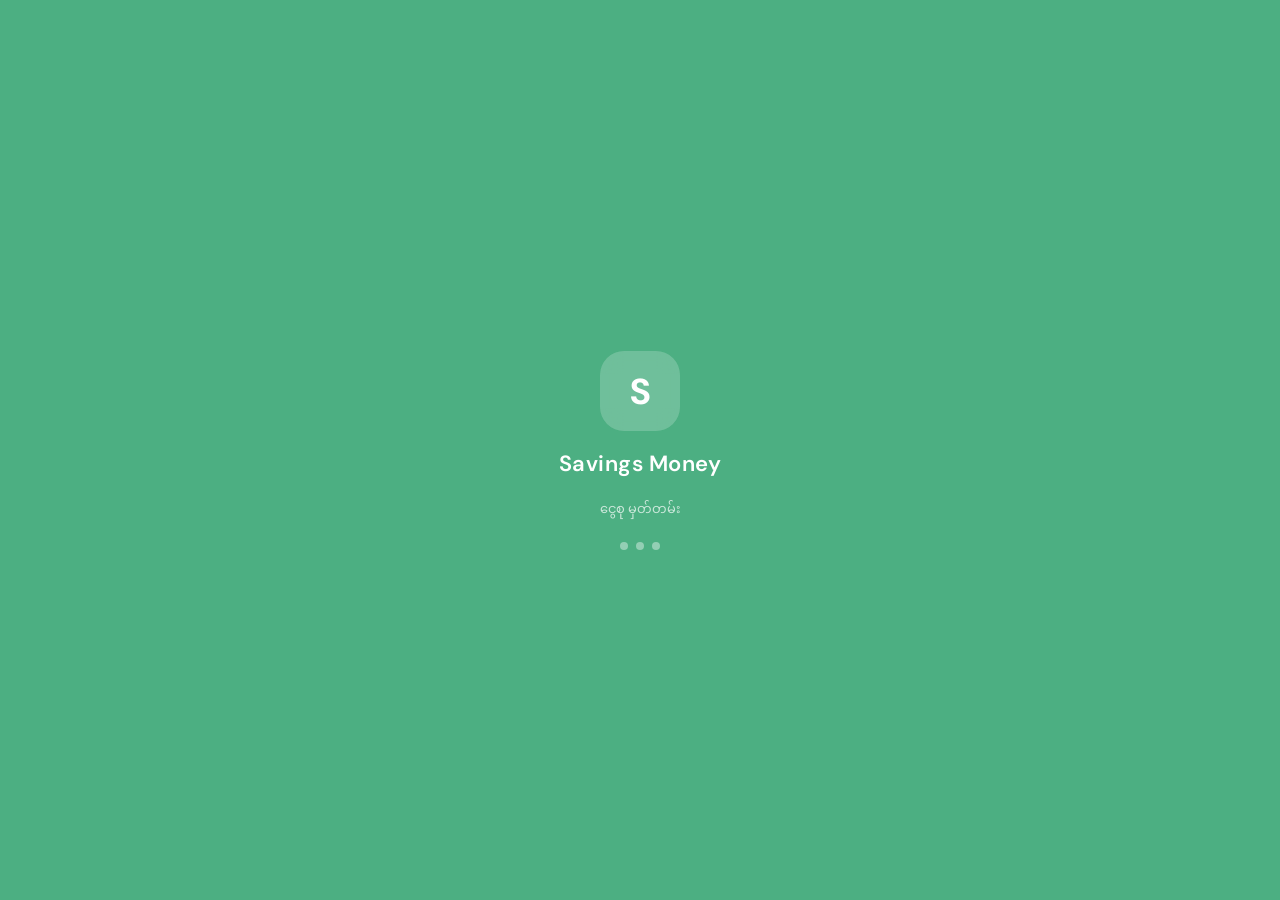
==== commit 6a4e7c2c: "Add files via upload" ====
--- a/index.html
+++ b/index.html
@@ -2,1058 +2,882 @@
 <html lang="my">
 <head>
 <meta charset="UTF-8"/>
-<meta name="viewport" content="width=device-width, initial-scale=1.0, user-scalable=no"/>
-<title>Verdant — ငွေစု မှတ်တမ်း</title>
-<link rel="preconnect" href="https://fonts.googleapis.com"/>
-<link rel="preconnect" href="https://fonts.gstatic.com" crossorigin/>
-<link href="https://fonts.googleapis.com/css2?family=DM+Sans:opsz,wght@9..40,300;9..40,400;9..40,500&family=Instrument+Serif:ital@0;1&display=swap" rel="stylesheet"/>
-<!-- PWA Meta Tags -->
-<link rel="manifest" href="manifest.json"/>
-<meta name="theme-color" content="#A8D5BA"/>
+<meta name="viewport" content="width=device-width,initial-scale=1,viewport-fit=cover,user-scalable=no"/>
+<meta name="theme-color" content="#4CAF82"/>
 <meta name="mobile-web-app-capable" content="yes"/>
 <meta name="apple-mobile-web-app-capable" content="yes"/>
-<meta name="apple-mobile-web-app-status-bar-style" content="default"/>
-<meta name="apple-mobile-web-app-title" content="Verdant"/>
+<meta name="apple-mobile-web-app-status-bar-style" content="black-translucent"/>
+<meta name="apple-mobile-web-app-title" content="Savings Money"/>
+<link rel="manifest" href="manifest.json"/>
 <link rel="apple-touch-icon" href="icon-192.png"/>
+<title>Savings Money</title>
+<link rel="preconnect" href="https://fonts.googleapis.com"/>
+<link href="https://fonts.googleapis.com/css2?family=Noto+Sans+Myanmar:wght@300;400;500;600;700&family=DM+Sans:opsz,wght@9..40,400;9..40,500;9..40,600&display=swap" rel="stylesheet"/>
 <script src="https://cdn.jsdelivr.net/npm/@supabase/supabase-js@2"></script>
 <style>
 *,*::before,*::after{box-sizing:border-box;margin:0;padding:0}
 :root{
-  --sage:#A8D5BA;--sage-light:#E8F5EE;--sage-mid:#78BF97;--sage-dark:#4E8C6A;
-  --cream:#F8F9FA;--white:#FFFFFF;--charcoal:#2C2F3A;
-  --muted:#6B7280;--hint:#9CA3AF;--border:#E5E9EF;--border-dark:#D1D8E0;
-  --danger:#EF4444;--danger-soft:#FEE2E2;
-  --sidebar-w:240px;
-  --r-sm:8px;--r-md:12px;--r-lg:16px;--r-xl:24px;
-  --sh-sm:0 1px 4px rgba(44,47,58,.06),0 2px 12px rgba(44,47,58,.04);
-  --sh-md:0 4px 16px rgba(44,47,58,.08);
-  --sh-lg:0 8px 32px rgba(44,47,58,.14);
-  --t:all .2s cubic-bezier(.4,0,.2,1);
-}
-html{font-size:16px}
-body{font-family:'DM Sans',system-ui,sans-serif;background:var(--cream);color:var(--charcoal);display:flex;min-height:100vh;-webkit-font-smoothing:antialiased}
-::-webkit-scrollbar{width:5px}
-::-webkit-scrollbar-thumb{background:var(--border-dark);border-radius:99px}
+  --green:#4CAF82;--green-light:#E8F5EE;--green-mid:#3A9E70;--green-dark:#2D7A55;
+  --bg:#F2F7F4;--white:#FFFFFF;--card:#FFFFFF;
+  --text:#1A2E25;--text2:#5A7A68;--text3:#9BB5A5;
+  --border:#DDE8E2;--danger:#E55;--danger-bg:#FEE;
+  --r:14px;--r-sm:10px;--r-xl:20px;
+  --sh:0 2px 12px rgba(44,100,70,.08);
+  --sh2:0 4px 24px rgba(44,100,70,.13);
+  --t:.2s cubic-bezier(.4,0,.2,1);
+  /* safe areas for notch/home bar */
+  --sat:env(safe-area-inset-top,0px);
+  --sab:env(safe-area-inset-bottom,0px);
+  --sal:env(safe-area-inset-left,0px);
+  --sar:env(safe-area-inset-right,0px);
+}
+html,body{height:100%;overflow:hidden;font-family:'DM Sans','Noto Sans Myanmar',sans-serif;background:var(--bg);color:var(--text);-webkit-font-smoothing:antialiased;-webkit-tap-highlight-color:transparent}
 
 /* ══ LOADING ══ */
-#loadingScreen{position:fixed;inset:0;display:flex;align-items:center;justify-content:center;background:var(--cream);z-index:9999;flex-direction:column;gap:16px}
-.load-mark{width:52px;height:52px;background:var(--sage);border-radius:14px;display:flex;align-items:center;justify-content:center;font-family:'Instrument Serif',serif;font-size:30px;color:var(--sage-dark)}
-.load-text{font-family:'Instrument Serif',serif;font-size:20px;color:var(--charcoal)}
-.load-bar{width:100px;height:3px;background:var(--border);border-radius:99px;overflow:hidden}
-.load-fill{height:100%;background:var(--sage);border-radius:99px;animation:loadAnim 1.4s ease infinite}
-@keyframes loadAnim{0%{width:0;margin-left:0}50%{width:100%;margin-left:0}100%{width:0;margin-left:100%}}
+#loading{position:fixed;inset:0;background:var(--green);display:flex;flex-direction:column;align-items:center;justify-content:center;gap:18px;z-index:9999;transition:opacity .4s ease}
+#loading.hide{opacity:0;pointer-events:none}
+.load-icon{width:80px;height:80px;background:rgba(255,255,255,.2);border-radius:24px;display:flex;align-items:center;justify-content:center;backdrop-filter:blur(10px)}
+.load-icon img{width:56px;height:56px;border-radius:14px;object-fit:cover}
+.load-icon-txt{font-size:36px;font-weight:700;color:white}
+.load-name{font-size:22px;font-weight:600;color:white;letter-spacing:.5px}
+.load-sub{font-size:13px;color:rgba(255,255,255,.7)}
+.load-dots{display:flex;gap:8px}
+.load-dot{width:8px;height:8px;border-radius:50%;background:rgba(255,255,255,.4);animation:dotPulse 1.4s ease infinite}
+.load-dot:nth-child(2){animation-delay:.2s}
+.load-dot:nth-child(3){animation-delay:.4s}
+@keyframes dotPulse{0%,80%,100%{transform:scale(.8);opacity:.5}40%{transform:scale(1.2);opacity:1}}
 
 /* ══ AUTH ══ */
-#authScreen{display:none;align-items:center;justify-content:center;width:100vw;min-height:100vh;background:var(--cream);padding:20px}
-.auth-card{background:var(--white);border:1px solid var(--border);border-radius:var(--r-xl);box-shadow:var(--sh-lg);width:100%;max-width:400px;padding:36px 32px;animation:fadeUp .3s ease}
-.auth-logo{display:flex;align-items:center;gap:10px;margin-bottom:28px}
-.auth-logo-mark{width:38px;height:38px;background:var(--sage);border-radius:11px;display:flex;align-items:center;justify-content:center;font-family:'Instrument Serif',serif;font-size:22px;color:var(--sage-dark)}
-.auth-logo-text{font-family:'Instrument Serif',serif;font-size:22px;color:var(--charcoal)}
-.auth-title{font-family:'Instrument Serif',serif;font-size:24px;font-weight:400;color:var(--charcoal);margin-bottom:4px}
-.auth-sub{font-size:13px;color:var(--muted);margin-bottom:24px}
-.auth-tabs{display:flex;gap:0;margin-bottom:20px;border:1px solid var(--border);border-radius:var(--r-md);padding:3px}
-.auth-tab{flex:1;padding:8px;border:none;background:transparent;font-family:inherit;font-size:13px;font-weight:500;color:var(--muted);border-radius:9px;cursor:pointer;transition:var(--t)}
-.auth-tab.active{background:var(--sage);color:var(--sage-dark)}
-.auth-field{display:flex;flex-direction:column;gap:5px;margin-bottom:14px}
-.auth-field label{font-size:12px;font-weight:500;color:var(--muted)}
-.auth-field input{border:1px solid var(--border);border-radius:var(--r-sm);padding:11px 14px;font-size:14px;color:var(--charcoal);background:var(--white);font-family:inherit;outline:none;transition:var(--t)}
-.auth-field input:focus{border-color:var(--sage);box-shadow:0 0 0 3px rgba(168,213,186,.2)}
-.auth-btn{width:100%;background:var(--sage);color:var(--sage-dark);border:none;border-radius:var(--r-md);padding:13px;font-size:14px;font-weight:500;cursor:pointer;font-family:inherit;transition:var(--t);margin-top:4px}
-.auth-btn:hover{background:var(--sage-mid)}
+#authScreen{position:fixed;inset:0;display:none;align-items:flex-end;justify-content:center;background:linear-gradient(160deg,var(--green) 0%,var(--green-dark) 100%);padding:var(--sat) var(--sar) 0 var(--sal)}
+#authScreen.show{display:flex}
+.auth-sheet{background:var(--white);border-radius:28px 28px 0 0;width:100%;max-width:480px;padding:10px 28px 32px;padding-bottom:calc(32px + var(--sab))}
+.auth-handle{width:40px;height:4px;background:var(--border);border-radius:99px;margin:0 auto 24px}
+.auth-brand{display:flex;align-items:center;gap:12px;margin-bottom:24px}
+.auth-brand-icon{width:44px;height:44px;background:var(--green);border-radius:14px;display:flex;align-items:center;justify-content:center;overflow:hidden}
+.auth-brand-icon img{width:100%;height:100%;object-fit:cover}
+.auth-brand-icon-txt{font-size:22px;font-weight:700;color:white}
+.auth-brand-name{font-size:20px;font-weight:600;color:var(--text)}
+.auth-tabs{display:flex;background:var(--bg);border-radius:10px;padding:3px;margin-bottom:20px}
+.auth-tab{flex:1;padding:9px;border:none;background:transparent;font-family:inherit;font-size:14px;font-weight:500;color:var(--text2);border-radius:8px;cursor:pointer;transition:var(--t)}
+.auth-tab.active{background:white;color:var(--green-dark);box-shadow:0 1px 6px rgba(44,100,70,.12)}
+.auth-field{display:flex;flex-direction:column;gap:6px;margin-bottom:14px}
+.auth-field label{font-size:12px;font-weight:600;color:var(--text2);text-transform:uppercase;letter-spacing:.5px}
+.auth-field input{border:1.5px solid var(--border);border-radius:var(--r-sm);padding:13px 16px;font-size:15px;color:var(--text);background:var(--bg);font-family:inherit;outline:none;transition:var(--t)}
+.auth-field input:focus{border-color:var(--green);background:white;box-shadow:0 0 0 3px rgba(76,175,130,.15)}
+.auth-btn{width:100%;background:var(--green);color:white;border:none;border-radius:var(--r);padding:15px;font-size:15px;font-weight:600;cursor:pointer;font-family:inherit;transition:var(--t);margin-top:4px}
+.auth-btn:active{transform:scale(.98)}
 .auth-btn:disabled{opacity:.6;cursor:not-allowed}
-.auth-msg{font-size:13px;padding:10px 14px;border-radius:var(--r-sm);margin-bottom:12px;display:none}
-.auth-msg.error{background:var(--danger-soft);color:var(--danger);display:block}
-.auth-msg.success{background:var(--sage-light);color:var(--sage-dark);display:block}
-
-/* ══ APP LAYOUT ══ */
-#appScreen{display:none;width:100%}
-#appScreen.show{display:flex}
-
-.sidebar{position:fixed;top:0;left:0;width:var(--sidebar-w);height:100vh;background:var(--white);border-right:1px solid var(--border);display:flex;flex-direction:column;padding:24px 16px;z-index:200;transition:transform .3s cubic-bezier(.4,0,.2,1)}
-.sidebar-logo{display:flex;align-items:center;gap:10px;padding:0 8px;margin-bottom:32px}
-.logo-mark{width:32px;height:32px;background:var(--sage);border-radius:10px;display:flex;align-items:center;justify-content:center;font-family:'Instrument Serif',serif;font-size:18px;color:var(--sage-dark);flex-shrink:0}
-.logo-text{font-family:'Instrument Serif',serif;font-size:19px;color:var(--charcoal)}
-.sidebar-nav{display:flex;flex-direction:column;gap:3px;flex:1}
-.nav-item{display:flex;align-items:center;gap:10px;padding:10px 12px;border-radius:var(--r-md);text-decoration:none;color:var(--muted);font-size:14px;cursor:pointer;transition:var(--t)}
-.nav-item:hover,.nav-item.active{background:var(--sage-light);color:var(--sage-dark)}
-.nav-item.active{font-weight:500}
-.nav-icon{width:17px;height:17px;stroke:var(--hint);flex-shrink:0;transition:var(--t);fill:none}
-.nav-item:hover .nav-icon,.nav-item.active .nav-icon{stroke:var(--sage-dark)}
-
-/* Profile area in sidebar */
-.sidebar-profile{display:flex;align-items:center;gap:10px;padding:12px;border-radius:var(--r-md);border:1px solid var(--border);margin-top:12px;cursor:pointer;transition:var(--t)}
-.sidebar-profile:hover{border-color:var(--sage)}
-.avatar-wrap{position:relative;flex-shrink:0}
-.avatar{width:36px;height:36px;border-radius:50%;background:var(--sage);display:flex;align-items:center;justify-content:center;font-size:13px;font-weight:500;color:var(--sage-dark);overflow:hidden}
-.avatar img{width:100%;height:100%;object-fit:cover}
-.avatar-edit{position:absolute;bottom:-2px;right:-2px;width:16px;height:16px;background:var(--sage-dark);border-radius:50%;display:flex;align-items:center;justify-content:center;font-size:9px;color:white;cursor:pointer;border:1.5px solid white}
-.profile-info{display:flex;flex-direction:column;gap:1px;overflow:hidden;flex:1}
-.profile-name{font-size:13px;font-weight:500;color:var(--charcoal);white-space:nowrap;overflow:hidden;text-overflow:ellipsis}
-.profile-email{font-size:11px;color:var(--muted);white-space:nowrap;overflow:hidden;text-overflow:ellipsis}
-.logout-btn{background:none;border:none;cursor:pointer;color:var(--hint);font-size:16px;flex-shrink:0;transition:var(--t)}
-.logout-btn:hover{color:var(--danger)}
-
-/* Hidden file input */
-#avatarInput{display:none}
-
-.main-content{margin-left:var(--sidebar-w);flex:1;display:flex;flex-direction:column;min-height:100vh;max-width:calc(100vw - var(--sidebar-w))}
-.topbar{display:flex;align-items:center;gap:12px;padding:14px 28px;background:var(--white);border-bottom:1px solid var(--border);position:sticky;top:0;z-index:100}
-.topbar-title{font-size:15px;font-weight:500;color:var(--charcoal);flex:1}
-.topbar-date{font-size:12px;color:var(--muted)}
-.add-btn{display:flex;align-items:center;gap:6px;background:var(--sage);color:var(--sage-dark);border:none;border-radius:var(--r-md);padding:9px 15px;font-size:13px;font-weight:500;cursor:pointer;transition:var(--t);font-family:inherit;white-space:nowrap}
-.add-btn:hover{background:var(--sage-mid);transform:translateY(-1px)}
-.add-btn svg{width:14px;height:14px;stroke:var(--sage-dark);fill:none;stroke-width:2.5}
-.mobile-menu-btn{display:none;background:none;border:none;cursor:pointer;padding:4px;color:var(--charcoal)}
-.mobile-menu-btn svg{width:22px;height:22px;stroke:currentColor;fill:none;stroke-width:2}
-
-/* Sections */
-.section{display:none;padding:28px 28px 48px;animation:fadeUp .3s ease}
-.section.active{display:block}
-@keyframes fadeUp{from{opacity:0;transform:translateY(8px)}to{opacity:1;transform:translateY(0)}}
-.section-greeting{margin-bottom:24px}
-.section-greeting h1{font-family:'Instrument Serif',serif;font-size:26px;font-weight:400;color:var(--charcoal);line-height:1.2;margin-bottom:4px}
-.section-greeting p{font-size:13px;color:var(--muted)}
-
-/* KPI cards */
-.kpi-grid{display:grid;grid-template-columns:repeat(auto-fit,minmax(180px,1fr));gap:14px;margin-bottom:20px}
-.kpi-card{background:var(--white);border:1px solid var(--border);border-radius:var(--r-lg);padding:18px 20px;box-shadow:var(--sh-sm);transition:var(--t)}
-.kpi-card:hover{box-shadow:var(--sh-md);transform:translateY(-2px)}
-.kpi-accent{background:linear-gradient(135deg,var(--sage) 0%,var(--sage-mid) 100%);border-color:var(--sage-mid)}
-.kpi-label{font-size:11px;font-weight:500;text-transform:uppercase;letter-spacing:.6px;color:var(--muted);margin-bottom:7px}
-.kpi-accent .kpi-label{color:var(--sage-dark)}
-.kpi-value{font-family:'Instrument Serif',serif;font-size:26px;color:var(--charcoal);line-height:1;margin-bottom:6px}
-.kpi-accent .kpi-value{color:var(--sage-dark)}
-.kpi-trend{font-size:11px;color:var(--muted)}
-.kpi-trend.pos{color:var(--sage-dark)}
-.kpi-accent .kpi-trend{color:var(--sage-dark);opacity:.8}
+.auth-msg{font-size:13px;padding:11px 14px;border-radius:var(--r-sm);margin-bottom:14px;display:none;line-height:1.5}
+.auth-msg.err{background:var(--danger-bg);color:var(--danger);display:block}
+.auth-msg.ok{background:var(--green-light);color:var(--green-dark);display:block}
+
+/* ══ APP SHELL ══ */
+#app{position:fixed;inset:0;display:none;flex-direction:column;padding-top:var(--sat);padding-left:var(--sal);padding-right:var(--sar)}
+#app.show{display:flex}
+
+/* Top bar */
+.topbar{display:flex;align-items:center;gap:12px;padding:14px 18px 10px;background:var(--white);border-bottom:1px solid var(--border);flex-shrink:0}
+.topbar-avatar{width:36px;height:36px;border-radius:50%;background:var(--green);display:flex;align-items:center;justify-content:center;font-size:13px;font-weight:600;color:white;overflow:hidden;flex-shrink:0;cursor:pointer;position:relative}
+.topbar-avatar img{width:100%;height:100%;object-fit:cover}
+.topbar-avatar-edit{position:absolute;inset:0;background:rgba(0,0,0,.35);display:none;align-items:center;justify-content:center;font-size:16px}
+.topbar-avatar:hover .topbar-avatar-edit{display:flex}
+.topbar-info{flex:1;min-width:0}
+.topbar-greeting{font-size:11px;color:var(--text3);font-weight:400}
+.topbar-name{font-size:14px;font-weight:600;color:var(--text);white-space:nowrap;overflow:hidden;text-overflow:ellipsis}
+.topbar-add{background:var(--green);color:white;border:none;border-radius:10px;padding:9px 14px;font-size:13px;font-weight:600;cursor:pointer;font-family:inherit;transition:var(--t);display:flex;align-items:center;gap:5px;white-space:nowrap;flex-shrink:0}
+.topbar-add:active{transform:scale(.95)}
+.topbar-add svg{width:14px;height:14px;stroke:white;fill:none;stroke-width:2.5}
+
+/* Scrollable content */
+.page-scroll{flex:1;overflow-y:auto;overflow-x:hidden;-webkit-overflow-scrolling:touch;padding-bottom:calc(72px + var(--sab))}
+
+/* Bottom tab bar */
+.tabbar{position:fixed;bottom:0;left:0;right:0;height:calc(60px + var(--sab));padding-bottom:var(--sab);background:var(--white);border-top:1px solid var(--border);display:flex;align-items:flex-start;padding-top:8px;z-index:100;box-shadow:0 -2px 16px rgba(44,100,70,.06)}
+.tab-item{flex:1;display:flex;flex-direction:column;align-items:center;gap:3px;cursor:pointer;transition:var(--t);padding:4px 0}
+.tab-item svg{width:22px;height:22px;stroke:var(--text3);fill:none;stroke-width:1.8;transition:var(--t)}
+.tab-item span{font-size:10px;color:var(--text3);font-weight:500;transition:var(--t)}
+.tab-item.active svg{stroke:var(--green)}
+.tab-item.active span{color:var(--green);font-weight:600}
+
+/* ══ SECTION PAGES ══ */
+.page{display:none;padding:0}
+.page.active{display:block}
+
+/* ── Home page ── */
+.home-hero{background:linear-gradient(135deg,var(--green) 0%,var(--green-dark) 100%);padding:22px 20px 32px;margin-bottom:-16px;position:relative;overflow:hidden}
+.home-hero::before{content:'';position:absolute;top:-40px;right:-40px;width:140px;height:140px;background:rgba(255,255,255,.08);border-radius:50%}
+.home-hero::after{content:'';position:absolute;bottom:-30px;left:20px;width:90px;height:90px;background:rgba(255,255,255,.05);border-radius:50%}
+.hero-label{font-size:12px;color:rgba(255,255,255,.75);font-weight:500;margin-bottom:6px}
+.hero-amount{font-size:38px;font-weight:700;color:white;line-height:1.1;margin-bottom:4px;letter-spacing:-1px}
+.hero-sub{font-size:12px;color:rgba(255,255,255,.65)}
+.hero-badges{display:flex;gap:8px;margin-top:16px;position:relative;z-index:1}
+.hero-badge{background:rgba(255,255,255,.18);backdrop-filter:blur(8px);border-radius:10px;padding:10px 14px;flex:1}
+.hero-badge-lbl{font-size:10px;color:rgba(255,255,255,.7);margin-bottom:3px}
+.hero-badge-val{font-size:15px;font-weight:700;color:white}
 
 /* Cards */
-.card{background:var(--white);border:1px solid var(--border);border-radius:var(--r-lg);padding:22px;box-shadow:var(--sh-sm);margin-bottom:20px}
-.card:last-child{margin-bottom:0}
-.card-header{display:flex;align-items:center;justify-content:space-between;margin-bottom:18px;gap:10px}
-.card-title{font-size:14px;font-weight:500;color:var(--charcoal)}
-.card-badge{font-size:11px;font-weight:500;background:var(--sage-light);color:var(--sage-dark);padding:3px 9px;border-radius:99px}
-.card-link{font-size:12px;color:var(--sage-dark);text-decoration:none;font-weight:500;transition:var(--t)}
-
-/* Dashboard grid */
-.dash-grid{display:grid;grid-template-columns:1fr 1fr;gap:20px;margin-bottom:20px}
+.section-pad{padding:20px 16px 0}
+.card{background:var(--card);border-radius:var(--r);border:1px solid var(--border);padding:16px;margin-bottom:14px;box-shadow:var(--sh)}
+.card-hd{display:flex;align-items:center;justify-content:space-between;margin-bottom:14px}
+.card-title{font-size:14px;font-weight:600;color:var(--text)}
+.card-more{font-size:12px;color:var(--green);font-weight:500;background:none;border:none;cursor:pointer;font-family:inherit;padding:0}
 
 /* Progress bars */
-.progress-bars{display:flex;flex-direction:column;gap:12px}
-.progress-row{display:grid;grid-template-columns:32px 1fr 54px;align-items:center;gap:10px}
-.progress-lbl{font-size:11px;color:var(--muted);font-weight:500}
-.progress-track{height:7px;background:var(--cream);border-radius:99px;overflow:hidden}
-.progress-fill{height:100%;border-radius:99px;background:linear-gradient(90deg,var(--sage),var(--sage-mid));transition:width .8s cubic-bezier(.4,0,.2,1)}
-.progress-amt{font-size:11px;color:var(--charcoal);font-weight:500;text-align:right}
+.prog-row{display:grid;grid-template-columns:30px 1fr 48px;align-items:center;gap:10px;margin-bottom:10px}
+.prog-row:last-child{margin-bottom:0}
+.prog-lbl{font-size:11px;color:var(--text2);font-weight:500}
+.prog-track{height:7px;background:var(--bg);border-radius:99px;overflow:hidden}
+.prog-fill{height:100%;border-radius:99px;background:linear-gradient(90deg,var(--green),var(--green-mid));transition:width .8s ease}
+.prog-amt{font-size:11px;color:var(--text);font-weight:600;text-align:right}
 
 /* Goal snapshot */
-.goal-list{display:flex;flex-direction:column;gap:12px}
-.goal-item{border:1px solid var(--border);border-radius:var(--r-md);padding:12px 14px}
-.goal-item-top{display:flex;justify-content:space-between;margin-bottom:8px}
-.goal-item-name{font-size:13px;font-weight:500;color:var(--charcoal)}
-.goal-item-pct{font-size:12px;font-weight:500;color:var(--sage-dark)}
-.goal-track{height:5px;background:var(--cream);border-radius:99px;overflow:hidden}
-.goal-fill{height:100%;border-radius:99px;background:linear-gradient(90deg,var(--sage),var(--sage-mid));transition:width .8s ease}
-.goal-amounts{display:flex;justify-content:space-between;font-size:11px;color:var(--muted);margin-top:5px}
+.goal-snap{display:flex;flex-direction:column;gap:10px}
+.goal-snap-item{background:var(--bg);border-radius:var(--r-sm);padding:12px}
+.goal-snap-top{display:flex;justify-content:space-between;margin-bottom:8px}
+.goal-snap-name{font-size:13px;font-weight:600;color:var(--text)}
+.goal-snap-pct{font-size:12px;font-weight:600;color:var(--green)}
+.goal-track{height:5px;background:var(--border);border-radius:99px;overflow:hidden}
+.goal-fill{height:100%;border-radius:99px;background:linear-gradient(90deg,var(--green),var(--green-mid));transition:width .8s ease}
+.goal-amts{display:flex;justify-content:space-between;font-size:11px;color:var(--text3);margin-top:5px}
 
 /* Transactions */
 .tx-list{display:flex;flex-direction:column;gap:2px}
-.tx-scroll{max-height:460px;overflow-y:auto}
-.tx-row{display:grid;grid-template-columns:38px 1fr auto;align-items:center;gap:10px;padding:10px 6px;border-radius:var(--r-sm);transition:var(--t)}
-.tx-row:hover{background:var(--cream)}
-.tx-icon{width:34px;height:34px;border-radius:9px;display:flex;align-items:center;justify-content:center;font-size:14px;flex-shrink:0}
-.tx-icon.deposit{background:var(--sage-light)}
-.tx-icon.withdrawal{background:var(--danger-soft)}
-.tx-note{font-size:13px;font-weight:500;color:var(--charcoal)}
-.tx-date{font-size:11px;color:var(--muted);margin-top:1px}
-.tx-amt{font-size:13px;font-weight:500;text-align:right}
-.tx-amt.deposit{color:var(--sage-dark)}
-.tx-amt.withdrawal{color:var(--danger)}
-
-/* Filter */
-.filter-sel{border:1px solid var(--border);border-radius:var(--r-sm);padding:6px 10px;font-size:13px;color:var(--charcoal);background:var(--white);font-family:inherit;cursor:pointer;outline:none}
-.filter-sel:focus{border-color:var(--sage)}
-
-/* Goal cards */
-.goals-grid{display:grid;grid-template-columns:repeat(auto-fill,minmax(260px,1fr));gap:18px}
-.goal-card{background:var(--white);border:1px solid var(--border);border-radius:var(--r-lg);padding:18px;box-shadow:var(--sh-sm);transition:var(--t)}
-.goal-card:hover{box-shadow:var(--sh-md);transform:translateY(-2px)}
-.goal-card-emoji{font-size:26px;margin-bottom:8px;display:block}
-.goal-card-name{font-size:14px;font-weight:500;color:var(--charcoal);margin-bottom:3px}
-.goal-card-sub{font-size:11px;color:var(--muted);margin-bottom:12px}
-.goal-card-pct{font-family:'Instrument Serif',serif;font-size:19px;color:var(--sage-dark);float:right;line-height:1}
-.goal-card-amts{display:flex;justify-content:space-between;font-size:11px;color:var(--muted);margin-top:6px}
-.goal-card-amts strong{color:var(--charcoal)}
-.goal-card-actions{display:flex;gap:8px;margin-top:12px}
-.goal-act-btn{flex:1;border:1px solid var(--border);background:transparent;border-radius:var(--r-sm);padding:7px;font-size:12px;color:var(--muted);cursor:pointer;font-family:inherit;transition:var(--t)}
-.goal-act-btn:hover{border-color:var(--sage);color:var(--sage-dark);background:var(--sage-light)}
-.goal-act-btn.del:hover{border-color:var(--danger);color:var(--danger);background:var(--danger-soft)}
-
-/* Calculator */
-.calc-grid{display:grid;grid-template-columns:repeat(auto-fit,minmax(180px,1fr));gap:14px;margin-bottom:18px}
-.calc-field{display:flex;flex-direction:column;gap:5px}
-.calc-field label{font-size:11px;font-weight:500;text-transform:uppercase;letter-spacing:.5px;color:var(--muted)}
-.calc-field input,.calc-field select{border:1px solid var(--border);border-radius:var(--r-sm);padding:10px 12px;font-size:14px;color:var(--charcoal);background:var(--white);font-family:inherit;outline:none;transition:var(--t)}
-.calc-field input:focus,.calc-field select:focus{border-color:var(--sage);box-shadow:0 0 0 3px rgba(168,213,186,.2)}
-.calc-result{margin-top:20px;border-top:1px solid var(--border);padding-top:20px;animation:fadeUp .3s ease}
-.calc-stats{display:grid;grid-template-columns:repeat(auto-fit,minmax(110px,1fr));gap:14px;margin-bottom:16px}
-.calc-stat-lbl{font-size:10px;text-transform:uppercase;letter-spacing:.5px;color:var(--muted)}
-.calc-stat-val{font-family:'Instrument Serif',serif;font-size:20px;color:var(--charcoal);margin-top:2px}
-.calc-bar{height:9px;background:var(--cream);border-radius:99px;overflow:hidden;margin-bottom:12px}
-.calc-bar-fill{height:100%;border-radius:99px;background:linear-gradient(90deg,var(--sage),var(--sage-mid));transition:width .8s ease}
-.calc-msg{font-size:13px;color:var(--muted);margin-bottom:14px;line-height:1.5}
-
-/* Analytics */
-.analytics-grid{display:grid;grid-template-columns:1fr 1fr;gap:20px;margin-bottom:20px}
-.analytics-grid .card{margin-bottom:0}
-.bar-chart{display:flex;align-items:flex-end;gap:8px;height:150px;padding-top:14px}
-.bar-wrap{flex:1;display:flex;flex-direction:column;align-items:center;gap:5px;height:100%;justify-content:flex-end}
-.bar{width:100%;border-radius:5px 5px 0 0;background:var(--sage);transition:height .6s ease;cursor:pointer;min-height:3px}
-.bar:hover{background:var(--sage-mid)}
-.bar-lbl{font-size:10px;color:var(--muted)}
-.bar-val{font-size:9px;color:var(--sage-dark);font-weight:500}
-.donut-wrap{display:flex;flex-direction:column;gap:10px}
-.donut-row{display:flex;align-items:center;gap:8px}
-.donut-dot{width:9px;height:9px;border-radius:50%;flex-shrink:0}
-.donut-name{font-size:13px;color:var(--charcoal);flex:1}
-.donut-val{font-size:12px;font-weight:500;color:var(--charcoal)}
-.donut-pct{font-size:11px;color:var(--muted);min-width:32px;text-align:right}
-
-/* Settings */
-.settings-grid{display:grid;grid-template-columns:repeat(auto-fill,minmax(280px,1fr));gap:20px}
-.settings-grid .card{margin-bottom:0}
-.settings-form{display:flex;flex-direction:column;gap:14px}
-.toggle-list{display:flex;flex-direction:column;gap:14px}
-.toggle-row{display:flex;align-items:center;justify-content:space-between;font-size:13px;color:var(--charcoal)}
-.toggle{position:relative;display:inline-block;width:38px;height:21px}
+.tx-item{display:grid;grid-template-columns:40px 1fr auto;align-items:center;gap:10px;padding:10px 0;border-bottom:1px solid var(--bg)}
+.tx-item:last-child{border-bottom:none}
+.tx-ico{width:38px;height:38px;border-radius:11px;display:flex;align-items:center;justify-content:center;font-size:16px;flex-shrink:0}
+.tx-ico.dep{background:var(--green-light)}
+.tx-ico.wit{background:var(--danger-bg)}
+.tx-nm{font-size:13px;font-weight:600;color:var(--text);margin-bottom:2px}
+.tx-dt{font-size:11px;color:var(--text3)}
+.tx-am{font-size:14px;font-weight:700;text-align:right}
+.tx-am.dep{color:var(--green-dark)}
+.tx-am.wit{color:var(--danger)}
+
+/* ── Goals page ── */
+.goals-grid{display:flex;flex-direction:column;gap:12px}
+.goal-card{background:var(--card);border-radius:var(--r);border:1px solid var(--border);padding:16px;box-shadow:var(--sh)}
+.goal-card-top{display:flex;justify-content:space-between;align-items:flex-start;margin-bottom:10px}
+.goal-card-emoji{font-size:28px}
+.goal-card-pct{font-size:20px;font-weight:700;color:var(--green)}
+.goal-card-name{font-size:15px;font-weight:600;color:var(--text);margin-bottom:2px}
+.goal-card-sub{font-size:11px;color:var(--text3);margin-bottom:12px}
+.goal-bar{height:8px;background:var(--bg);border-radius:99px;overflow:hidden;margin-bottom:8px}
+.goal-bar-fill{height:100%;border-radius:99px;background:linear-gradient(90deg,var(--green),var(--green-mid));transition:width .8s ease}
+.goal-card-amts{display:flex;justify-content:space-between;font-size:12px;color:var(--text3);margin-bottom:12px}
+.goal-card-amts strong{color:var(--text)}
+.goal-card-btns{display:flex;gap:8px}
+.goal-btn{flex:1;border:1.5px solid var(--border);background:transparent;border-radius:var(--r-sm);padding:9px;font-size:12px;font-weight:500;color:var(--text2);cursor:pointer;font-family:inherit;transition:var(--t)}
+.goal-btn:active{transform:scale(.96)}
+.goal-btn.add:hover,.goal-btn.add:active{border-color:var(--green);color:var(--green-dark);background:var(--green-light)}
+.goal-btn.del:hover,.goal-btn.del:active{border-color:var(--danger);color:var(--danger);background:var(--danger-bg)}
+
+/* Calc */
+.calc-card{background:var(--card);border-radius:var(--r);border:1px solid var(--border);padding:16px;margin-bottom:14px;box-shadow:var(--sh)}
+.calc-fields{display:grid;grid-template-columns:1fr 1fr;gap:12px;margin-bottom:14px}
+.cfield{display:flex;flex-direction:column;gap:5px}
+.cfield label{font-size:11px;font-weight:600;color:var(--text2);text-transform:uppercase;letter-spacing:.4px}
+.cfield input{border:1.5px solid var(--border);border-radius:var(--r-sm);padding:10px 12px;font-size:14px;color:var(--text);background:var(--bg);font-family:inherit;outline:none;transition:var(--t)}
+.cfield input:focus{border-color:var(--green);background:white}
+.calc-result{background:var(--green-light);border-radius:var(--r-sm);padding:14px;margin-top:14px;animation:fadeUp .25s ease}
+.calc-stats{display:grid;grid-template-columns:repeat(2,1fr);gap:10px;margin-bottom:12px}
+.cstat-lbl{font-size:10px;color:var(--green-dark);text-transform:uppercase;letter-spacing:.4px}
+.cstat-val{font-size:18px;font-weight:700;color:var(--green-dark);margin-top:2px}
+.calc-bar{height:8px;background:rgba(76,175,130,.2);border-radius:99px;overflow:hidden;margin-bottom:10px}
+.calc-fill{height:100%;border-radius:99px;background:var(--green);transition:width .8s ease}
+.calc-msg{font-size:12px;color:var(--green-dark);line-height:1.5;margin-bottom:10px}
+
+/* ── Transactions page ── */
+.tx-filter{display:flex;gap:8px;padding:16px 16px 8px;overflow-x:auto;-webkit-overflow-scrolling:touch}
+.tx-filter::-webkit-scrollbar{display:none}
+.fchip{border:1.5px solid var(--border);background:white;border-radius:99px;padding:7px 16px;font-size:12px;font-weight:500;color:var(--text2);cursor:pointer;font-family:inherit;transition:var(--t);white-space:nowrap;flex-shrink:0}
+.fchip.active{background:var(--green);border-color:var(--green);color:white}
+
+/* ── Settings page ── */
+.settings-list{display:flex;flex-direction:column;gap:3px}
+.srow{display:flex;align-items:center;justify-content:space-between;padding:14px 16px;background:white;font-size:14px;color:var(--text);border-bottom:1px solid var(--bg)}
+.srow:first-child{border-radius:var(--r) var(--r) 0 0}
+.srow:last-child{border-radius:0 0 var(--r) var(--r);border-bottom:none}
+.srow-lbl{font-weight:500}
+.srow-val{font-size:13px;color:var(--text2)}
+.srow-btn{font-size:13px;color:var(--green);font-weight:600;background:none;border:none;cursor:pointer;font-family:inherit}
+.toggle{position:relative;display:inline-block;width:44px;height:24px}
 .toggle input{opacity:0;width:0;height:0}
-.slider{position:absolute;inset:0;background:var(--border-dark);border-radius:99px;cursor:pointer;transition:var(--t)}
-.slider::before{content:'';position:absolute;width:15px;height:15px;left:3px;bottom:3px;background:white;border-radius:50%;transition:var(--t)}
-.toggle input:checked+.slider{background:var(--sage)}
-.toggle input:checked+.slider::before{transform:translateX(17px)}
-
-/* Buttons */
-.btn-primary{background:var(--sage);color:var(--sage-dark);border:none;border-radius:var(--r-md);padding:11px 20px;font-size:13px;font-weight:500;cursor:pointer;font-family:inherit;transition:var(--t);display:inline-flex;align-items:center;gap:6px}
-.btn-primary:hover{background:var(--sage-mid);transform:translateY(-1px)}
-.btn-primary:disabled{opacity:.6;cursor:not-allowed;transform:none}
-.btn-secondary{background:transparent;color:var(--muted);border:1px solid var(--border);border-radius:var(--r-md);padding:11px 20px;font-size:13px;cursor:pointer;font-family:inherit;transition:var(--t)}
-.btn-secondary:hover{border-color:var(--border-dark);color:var(--charcoal)}
-.btn-danger{background:var(--danger-soft);color:var(--danger);border:1px solid #FCA5A5;border-radius:var(--r-md);padding:11px 20px;font-size:13px;font-weight:500;cursor:pointer;font-family:inherit;transition:var(--t);width:100%}
-.btn-danger:hover{background:#FECACA}
-.btn-install{background:var(--sage-light);color:var(--sage-dark);border:1px solid var(--sage);border-radius:var(--r-md);padding:11px 20px;font-size:13px;font-weight:500;cursor:pointer;font-family:inherit;transition:var(--t);width:100%;display:none;align-items:center;justify-content:center;gap:8px}
-.btn-install:hover{background:var(--sage)}
-
-/* Modal */
-.modal-overlay{display:none;position:fixed;inset:0;background:rgba(44,47,58,.45);backdrop-filter:blur(4px);z-index:500;align-items:center;justify-content:center;padding:16px}
+.toggle-slider{position:absolute;inset:0;background:var(--border);border-radius:99px;cursor:pointer;transition:var(--t)}
+.toggle-slider::before{content:'';position:absolute;width:18px;height:18px;left:3px;bottom:3px;background:white;border-radius:50%;transition:var(--t);box-shadow:0 1px 4px rgba(0,0,0,.15)}
+.toggle input:checked+.toggle-slider{background:var(--green)}
+.toggle input:checked+.toggle-slider::before{transform:translateX(20px)}
+.settings-section{font-size:11px;font-weight:600;color:var(--text3);text-transform:uppercase;letter-spacing:.6px;padding:16px 16px 6px}
+.settings-profile{display:flex;align-items:center;gap:14px;background:white;border-radius:var(--r);padding:16px;margin-bottom:3px;cursor:pointer;transition:var(--t)}
+.settings-profile:active{opacity:.8}
+.sp-avatar{width:52px;height:52px;border-radius:50%;background:var(--green);display:flex;align-items:center;justify-content:center;font-size:18px;font-weight:700;color:white;overflow:hidden;flex-shrink:0}
+.sp-avatar img{width:100%;height:100%;object-fit:cover}
+.sp-info{flex:1}
+.sp-name{font-size:15px;font-weight:600;color:var(--text)}
+.sp-email{font-size:12px;color:var(--text3);margin-top:1px}
+.sp-edit{font-size:12px;color:var(--green);margin-top:3px;font-weight:500}
+.income-input{border:1.5px solid var(--border);border-radius:var(--r-sm);padding:8px 12px;font-size:14px;color:var(--text);background:var(--bg);font-family:inherit;outline:none;width:120px;text-align:right;transition:var(--t)}
+.income-input:focus{border-color:var(--green);background:white}
+.danger-row{color:var(--danger)!important}
+.pwa-row{color:var(--green-dark)!important;font-weight:600}
+.pwa-install-btn{background:var(--green-light);color:var(--green-dark);border:none;border-radius:var(--r-sm);padding:7px 14px;font-size:13px;font-weight:600;cursor:pointer;font-family:inherit;transition:var(--t);display:none}
+.pwa-install-btn.show{display:block}
+
+/* ══ MODAL (bottom sheet) ══ */
+.modal-overlay{position:fixed;inset:0;background:rgba(0,0,0,.45);z-index:500;display:none;align-items:flex-end;justify-content:center;backdrop-filter:blur(2px)}
 .modal-overlay.open{display:flex}
-.modal{background:var(--white);border-radius:var(--r-xl);box-shadow:var(--sh-lg);width:100%;max-width:420px;animation:fadeUp .25s ease}
-.modal-header{display:flex;align-items:center;justify-content:space-between;padding:20px 22px 16px;border-bottom:1px solid var(--border)}
-.modal-header h2{font-family:'Instrument Serif',serif;font-size:19px;font-weight:400;color:var(--charcoal)}
-.modal-close{background:none;border:none;font-size:20px;color:var(--muted);cursor:pointer;line-height:1;transition:var(--t)}
-.modal-close:hover{color:var(--charcoal)}
-.modal-body{padding:18px 22px;display:flex;flex-direction:column;gap:14px}
-.modal-footer{display:flex;gap:10px;padding:14px 22px 20px;justify-content:flex-end}
-
-/* Toast */
-.toast{position:fixed;bottom:24px;right:24px;background:var(--charcoal);color:#fff;font-size:13px;font-weight:500;padding:11px 18px;border-radius:var(--r-md);box-shadow:var(--sh-lg);z-index:9999;opacity:0;transform:translateY(8px);pointer-events:none;transition:opacity .25s ease,transform .25s ease;max-width:300px}
-.toast.show{opacity:1;transform:translateY(0)}
-
-/* Spinner */
-.spin{display:inline-block;width:16px;height:16px;border:2px solid var(--sage-dark);border-top-color:transparent;border-radius:50%;animation:spinAnim .7s linear infinite}
-@keyframes spinAnim{to{transform:rotate(360deg)}}
-
-/* Sidebar overlay mobile */
-.sidebar-overlay{display:none;position:fixed;inset:0;background:rgba(44,47,58,.4);z-index:150}
-
-/* Empty state */
-.empty{font-size:13px;color:var(--muted);padding:12px 0;text-align:center}
-
-/* Danger zone divider */
-.danger-zone{border-top:1px solid var(--border);padding-top:14px;margin-top:4px}
-.danger-label{font-size:11px;color:var(--danger);font-weight:500;margin-bottom:8px}
-
-/* ── RESPONSIVE ── */
-@media(max-width:900px){.dash-grid,.analytics-grid{grid-template-columns:1fr}}
-@media(max-width:720px){
-  :root{--sidebar-w:0px}
-  .sidebar{width:240px;transform:translateX(-100%)}
-  .sidebar.open{transform:translateX(0);box-shadow:var(--sh-lg)}
-  .sidebar-overlay.open{display:block}
-  .main-content{margin-left:0;max-width:100vw}
-  .mobile-menu-btn{display:flex}
-  .topbar{padding:12px 14px}
-  .topbar-date{display:none}
-  .section{padding:18px 14px 40px}
-  .kpi-grid{grid-template-columns:1fr 1fr;gap:10px}
-  .kpi-value{font-size:22px}
-  .calc-grid,.goals-grid,.settings-grid{grid-template-columns:1fr}
-  .modal{max-width:100%;border-radius:var(--r-lg) var(--r-lg) 0 0}
-  .modal-overlay{align-items:flex-end}
-}
-@media(max-width:420px){.kpi-grid{grid-template-columns:1fr}}
+.modal-sheet{background:white;border-radius:20px 20px 0 0;width:100%;max-width:480px;padding:10px 20px calc(20px + var(--sab));animation:slideUp .28s cubic-bezier(.32,0,.67,0) forwards;max-height:90vh;overflow-y:auto}
+@keyframes slideUp{from{transform:translateY(100%)}to{transform:translateY(0)}}
+.modal-handle{width:40px;height:4px;background:var(--border);border-radius:99px;margin:0 auto 18px}
+.modal-title{font-size:17px;font-weight:700;color:var(--text);margin-bottom:18px;text-align:center}
+.mfield{display:flex;flex-direction:column;gap:6px;margin-bottom:14px}
+.mfield label{font-size:12px;font-weight:600;color:var(--text2);text-transform:uppercase;letter-spacing:.4px}
+.mfield input,.mfield select,.mfield textarea{border:1.5px solid var(--border);border-radius:var(--r-sm);padding:13px 14px;font-size:15px;color:var(--text);background:var(--bg);font-family:inherit;outline:none;transition:var(--t);width:100%}
+.mfield input:focus,.mfield select:focus{border-color:var(--green);background:white}
+.modal-btn{width:100%;background:var(--green);color:white;border:none;border-radius:var(--r);padding:15px;font-size:15px;font-weight:700;cursor:pointer;font-family:inherit;transition:var(--t);margin-top:6px;display:flex;align-items:center;justify-content:center;gap:8px}
+.modal-btn:active{transform:scale(.98)}
+.modal-btn:disabled{opacity:.6;cursor:not-allowed}
+.modal-btn-sec{width:100%;background:var(--bg);color:var(--text2);border:none;border-radius:var(--r);padding:13px;font-size:14px;font-weight:500;cursor:pointer;font-family:inherit;margin-top:8px}
+
+/* ══ HELPERS ══ */
+.empty{text-align:center;padding:30px 20px;color:var(--text3);font-size:13px}
+.empty-ico{font-size:36px;margin-bottom:8px}
+.spin{display:inline-block;width:18px;height:18px;border:2px solid rgba(255,255,255,.4);border-top-color:white;border-radius:50%;animation:spinA .7s linear infinite}
+@keyframes spinA{to{transform:rotate(360deg)}}
+.badge{background:var(--green-light);color:var(--green-dark);font-size:11px;font-weight:600;padding:3px 10px;border-radius:99px}
+@keyframes fadeUp{from{opacity:0;transform:translateY(6px)}to{opacity:1;transform:translateY(0)}}
+#avatarInput{display:none}
 </style>
 </head>
 <body>
 
-<!-- Loading -->
-<div id="loadingScreen">
-  <div class="load-mark">V</div>
-  <div class="load-text">Verdant</div>
-  <div class="load-bar"><div class="load-fill"></div></div>
+<!-- Loading splash -->
+<div id="loading">
+  <div class="load-icon">
+    <img id="loadIcon" src="" alt="" style="display:none"/>
+    <div class="load-icon-txt" id="loadIconTxt">S</div>
+  </div>
+  <div class="load-name">Savings Money</div>
+  <div class="load-sub">ငွေစု မှတ်တမ်း</div>
+  <div class="load-dots">
+    <div class="load-dot"></div>
+    <div class="load-dot"></div>
+    <div class="load-dot"></div>
+  </div>
 </div>
 
-<!-- Auth -->
+<!-- Auth (bottom sheet style) -->
 <div id="authScreen">
-  <div class="auth-card">
-    <div class="auth-logo">
-      <div class="auth-logo-mark">V</div>
-      <span class="auth-logo-text">Verdant</span>
+  <div class="auth-sheet">
+    <div class="auth-handle"></div>
+    <div class="auth-brand">
+      <div class="auth-brand-icon">
+        <img id="authBrandImg" src="" alt="" style="display:none;width:100%;height:100%;object-fit:cover"/>
+        <div class="auth-brand-icon-txt" id="authBrandTxt">S</div>
+      </div>
+      <span class="auth-brand-name">Savings Money</span>
     </div>
-    <h1 class="auth-title">ကြိုဆိုပါသည်</h1>
-    <p class="auth-sub">ဘယ် device မှာမဆို login ဝင်ပြီး သင့်ငွေစု မှတ်တမ်းကို ကြည့်ရှုနိုင်ပါသည်။</p>
+    <div id="authMsg" class="auth-msg"></div>
     <div class="auth-tabs">
       <button class="auth-tab active" onclick="switchTab('login')">ဝင်မည်</button>
-      <button class="auth-tab" onclick="switchTab('register')">အကောင့်ဖွင့်မည်</button>
+      <button class="auth-tab" onclick="switchTab('reg')">အကောင့်ဖွင့်</button>
     </div>
-    <div id="authMsg" class="auth-msg"></div>
-    <div class="auth-field"><label>အီးမေးလ်</label><input type="email" id="authEmail" placeholder="you@example.com"/></div>
-    <div class="auth-field"><label>စကားဝှက်</label><input type="password" id="authPass" placeholder="အနည်းဆုံး ၆ လုံး"/></div>
-    <div class="auth-field" id="confirmWrap" style="display:none"><label>စကားဝှက် အတည်ပြုပါ</label><input type="password" id="authConfirm" placeholder="ထပ်ထည့်ပါ"/></div>
-    <button class="auth-btn" id="authBtn" onclick="doAuth()">ဝင်မည်</button>
+    <div class="auth-field"><label>အီးမေးလ်</label><input type="email" id="aEmail" placeholder="you@example.com" autocomplete="email"/></div>
+    <div class="auth-field"><label>စကားဝှက်</label><input type="password" id="aPass" placeholder="အနည်းဆုံး ၆ လုံး" autocomplete="current-password"/></div>
+    <div class="auth-field" id="aConfirmWrap" style="display:none"><label>စကားဝှက် အတည်ပြု</label><input type="password" id="aConfirm" placeholder="ထပ်ရိုက်ပါ"/></div>
+    <button class="auth-btn" id="aBtn" onclick="doAuth()">ဝင်မည်</button>
   </div>
 </div>
 
 <!-- App -->
-<div id="appScreen">
-  <div class="sidebar-overlay" id="sidebarOverlay" onclick="closeSidebar()"></div>
-
-  <aside class="sidebar" id="sidebar">
-    <div class="sidebar-logo">
-      <span class="logo-mark">V</span>
-      <span class="logo-text">Verdant</span>
+<div id="app">
+  <!-- Topbar -->
+  <div class="topbar">
+    <div class="topbar-avatar" id="topAvatar" onclick="document.getElementById('avatarInput').click()">
+      <span id="topAvatarTxt">S</span>
+      <img id="topAvatarImg" src="" alt="" style="display:none;position:absolute;inset:0;width:100%;height:100%;object-fit:cover;border-radius:50%"/>
+      <div class="topbar-avatar-edit">✎</div>
     </div>
-    <nav class="sidebar-nav">
-      <a class="nav-item active" onclick="goTo('dashboard',this)">
-        <svg class="nav-icon" viewBox="0 0 24 24" stroke-width="1.8"><rect x="3" y="3" width="7" height="7" rx="1.5"/><rect x="14" y="3" width="7" height="7" rx="1.5"/><rect x="3" y="14" width="7" height="7" rx="1.5"/><rect x="14" y="14" width="7" height="7" rx="1.5"/></svg>
-        <span>ပင်မစာမျက်နှာ</span>
-      </a>
-      <a class="nav-item" onclick="goTo('goals',this)">
-        <svg class="nav-icon" viewBox="0 0 24 24" stroke-width="1.8"><circle cx="12" cy="12" r="9"/><circle cx="12" cy="12" r="4"/><line x1="12" y1="3" x2="12" y2="1"/></svg>
-        <span>ငွေစုပန်းတိုင်</span>
-      </a>
-      <a class="nav-item" onclick="goTo('transactions',this)">
-        <svg class="nav-icon" viewBox="0 0 24 24" stroke-width="1.8"><path d="M17 3L21 7L17 11"/><path d="M3 7H21"/><path d="M7 21L3 17L7 13"/><path d="M21 17H3"/></svg>
-        <span>ငွေသွင်း/ထုတ် မှတ်တမ်း</span>
-      </a>
-      <a class="nav-item" onclick="goTo('analytics',this)">
-        <svg class="nav-icon" viewBox="0 0 24 24" stroke-width="1.8"><polyline points="22 12 18 12 15 21 9 3 6 12 2 12"/></svg>
-        <span>ခွဲခြမ်းစိတ်ဖြာချက်</span>
-      </a>
-      <a class="nav-item" onclick="goTo('settings',this)">
-        <svg class="nav-icon" viewBox="0 0 24 24" stroke-width="1.8"><circle cx="12" cy="12" r="3"/><path d="M19.4 15a1.65 1.65 0 0 0 .33 1.82l.06.06a2 2 0 0 1-2.83 2.83l-.06-.06a1.65 1.65 0 0 0-1.82-.33 1.65 1.65 0 0 0-1 1.51V21a2 2 0 0 1-4 0v-.09A1.65 1.65 0 0 0 9 19.4a1.65 1.65 0 0 0-1.82.33l-.06.06a2 2 0 0 1-2.83-2.83l.06-.06A1.65 1.65 0 0 0 4.68 15a1.65 1.65 0 0 0-1.51-1H3a2 2 0 0 1 0-4h.09A1.65 1.65 0 0 0 4.6 9a1.65 1.65 0 0 0-.33-1.82l-.06-.06a2 2 0 0 1 2.83-2.83l.06.06A1.65 1.65 0 0 0 9 4.68a1.65 1.65 0 0 0 1-1.51V3a2 2 0 0 1 4 0v.09a1.65 1.65 0 0 0 1 1.51 1.65 1.65 0 0 0 1.82-.33l.06-.06a2 2 0 0 1 2.83 2.83l-.06.06A1.65 1.65 0 0 0 19.4 9a1.65 1.65 0 0 0 1.51 1H21a2 2 0 0 1 0 4h-.09a1.65 1.65 0 0 0-1.51 1z"/></svg>
-        <span>ဆက်တင်</span>
-      </a>
-    </nav>
-    <!-- Profile + Photo upload -->
-    <div class="sidebar-profile" onclick="document.getElementById('avatarInput').click()">
-      <div class="avatar-wrap">
-        <div class="avatar" id="sidebarAvatar"><span id="avatarInitials">?</span></div>
-        <div class="avatar-edit">✎</div>
+    <div class="topbar-info">
+      <div class="topbar-greeting" id="topGreeting">မင်္ဂလာပါ</div>
+      <div class="topbar-name" id="topName">—</div>
+    </div>
+    <button class="topbar-add" onclick="openDeposit()">
+      <svg viewBox="0 0 24 24"><line x1="12" y1="5" x2="12" y2="19"/><line x1="5" y1="12" x2="19" y2="12"/></svg>
+      ငွေထည့်
+    </button>
+  </div>
+
+  <!-- Pages -->
+  <div class="page-scroll">
+    <!-- HOME -->
+    <div class="page active" id="pg-home">
+      <div class="home-hero">
+        <div class="hero-label">စုစုပေါင်း ငွေစု</div>
+        <div class="hero-amount" id="heroAmt">$0.00</div>
+        <div class="hero-sub" id="heroSub">အခုအချိန်ထိ</div>
+        <div class="hero-badges">
+          <div class="hero-badge">
+            <div class="hero-badge-lbl">ဒီလ ထည့်ပြီး</div>
+            <div class="hero-badge-val" id="badgeMonthly">$0</div>
+          </div>
+          <div class="hero-badge">
+            <div class="hero-badge-lbl">ငွေစုနှုန်း</div>
+            <div class="hero-badge-val" id="badgeRate">—</div>
+          </div>
+          <div class="hero-badge">
+            <div class="hero-badge-lbl">ပန်းတိုင် ကျန်</div>
+            <div class="hero-badge-val" id="badgeGoal">—</div>
+          </div>
+        </div>
       </div>
-      <div class="profile-info">
-        <span class="profile-name" id="sidebarName">—</span>
-        <span class="profile-email" id="sidebarEmail">—</span>
+
+      <div class="section-pad">
+        <!-- Monthly progress -->
+        <div class="card">
+          <div class="card-hd"><span class="card-title">လစဉ် တိုးတက်မှု</span><span class="badge" id="progYear">2026</span></div>
+          <div id="progBars"><div class="empty"><div class="empty-ico">📊</div>မှတ်တမ်း မရှိသေးဘူး</div></div>
+        </div>
+        <!-- Goal snapshot -->
+        <div class="card">
+          <div class="card-hd"><span class="card-title">ပန်းတိုင် အခြေအနေ</span><button class="card-more" onclick="goTab('goals')">အကုန်ကြည့် →</button></div>
+          <div class="goal-snap" id="goalSnap"><div class="empty"><div class="empty-ico">🎯</div>ပန်းတိုင် မရှိသေးဘူး</div></div>
+        </div>
+        <!-- Recent tx -->
+        <div class="card">
+          <div class="card-hd"><span class="card-title">နောက်ဆုံး မှတ်တမ်းများ</span><button class="card-more" onclick="goTab('txns')">အကုန်ကြည့် →</button></div>
+          <div class="tx-list" id="recentTx"><div class="empty"><div class="empty-ico">💸</div>မှတ်တမ်း မရှိသေးဘူး</div></div>
+        </div>
       </div>
-      <button class="logout-btn" onclick="event.stopPropagation();doLogout()" title="ထွက်မည်">⏻</button>
+    </div><!-- /HOME -->
+
+    <!-- GOALS -->
+    <div class="page" id="pg-goals">
+      <div class="section-pad">
+        <!-- Calculator -->
+        <div class="calc-card">
+          <div class="card-hd"><span class="card-title">ပန်းတိုင် တွက်ချက်မှု</span><span class="badge">Live</span></div>
+          <div class="calc-fields">
+            <div class="cfield"><label>ပန်းတိုင် အမည်</label><input type="text" id="cName" placeholder="ဂျပန်ခရီး"/></div>
+            <div class="cfield"><label>ပစ်မှတ် ($)</label><input type="number" id="cTarget" placeholder="5000" min="0"/></div>
+            <div class="cfield"><label>လက်ရှိ ($)</label><input type="number" id="cCurr" placeholder="1000" min="0"/></div>
+            <div class="cfield"><label>တစ်လ ($)</label><input type="number" id="cMonthly" placeholder="300" min="0"/></div>
+          </div>
+          <button class="auth-btn" onclick="runCalc()" style="padding:12px;font-size:14px">တွက်ကြည့်မည် →</button>
+          <div id="calcResult" style="display:none">
+            <div class="calc-result">
+              <div class="calc-stats">
+                <div><div class="cstat-lbl">ကျန်ငွေ</div><div class="cstat-val" id="cRem">—</div></div>
+                <div><div class="cstat-lbl">ကြာမည့်လ</div><div class="cstat-val" id="cMos">—</div></div>
+                <div><div class="cstat-lbl">ပြီးဆုံးမှု</div><div class="cstat-val" id="cPct">—</div></div>
+                <div><div class="cstat-lbl">ပြည့်မည့်ရက်</div><div class="cstat-val" id="cDt">—</div></div>
+              </div>
+              <div class="calc-bar"><div class="calc-fill" id="cFill"></div></div>
+              <div class="calc-msg" id="cMsg"></div>
+              <button class="auth-btn" onclick="addCalcGoal()" style="padding:11px;font-size:13px">ပန်းတိုင်ထဲ ထည့်မည် →</button>
+            </div>
+          </div>
+        </div>
+        <div class="goals-grid" id="goalsGrid"><div class="empty"><div class="empty-ico">🎯</div>ပန်းတိုင် မရှိသေးဘူး</div></div>
+      </div>
+    </div><!-- /GOALS -->
+
+    <!-- TRANSACTIONS -->
+    <div class="page" id="pg-txns">
+      <div class="tx-filter">
+        <button class="fchip active" onclick="setFilter('all',this)">အားလုံး</button>
+        <button class="fchip" onclick="setFilter('deposit',this)">ငွေသွင်း</button>
+        <button class="fchip" onclick="setFilter('withdrawal',this)">ငွေထုတ်</button>
+      </div>
+      <div class="section-pad" style="padding-top:4px">
+        <div class="card">
+          <div class="tx-list" id="txFull"><div class="empty"><div class="empty-ico">💸</div>မှတ်တမ်း မရှိသေးဘူး</div></div>
+        </div>
+      </div>
+    </div><!-- /TXNS -->
+
+    <!-- SETTINGS -->
+    <div class="page" id="pg-settings">
+      <div class="section-pad">
+        <!-- Profile -->
+        <div class="settings-section">ကိုယ်ရေး</div>
+        <div class="settings-profile" onclick="document.getElementById('avatarInput').click()">
+          <div class="sp-avatar" id="spAvatar">
+            <span id="spAvatarTxt">S</span>
+            <img id="spAvatarImg" src="" alt="" style="display:none;position:absolute;inset:0;width:100%;height:100%;object-fit:cover;border-radius:50%"/>
+          </div>
+          <div class="sp-info">
+            <div class="sp-name" id="spName">—</div>
+            <div class="sp-email" id="spEmail">—</div>
+            <div class="sp-edit">📷 ပုံ ပြောင်းမည်</div>
+          </div>
+        </div>
+
+        <!-- Income -->
+        <div class="settings-section">ငွေကြေး</div>
+        <div class="settings-list">
+          <div class="srow">
+            <span class="srow-lbl">လဝင်ငွေ ($)</span>
+            <input type="number" class="income-input" id="incomeInput" placeholder="5000" min="0" onchange="saveIncome()"/>
+          </div>
+        </div>
+
+        <!-- App -->
+        <div class="settings-section">App</div>
+        <div class="settings-list">
+          <div class="srow">
+            <span class="srow-lbl pwa-row">📱 Home Screen Install</span>
+            <button class="pwa-install-btn" id="pwaBtn" onclick="installPWA()">Install</button>
+          </div>
+          <div class="srow">
+            <span class="srow-lbl">ပန်းတိုင် သတိပေး</span>
+            <label class="toggle"><input type="checkbox" checked/><div class="toggle-slider"></div></label>
+          </div>
+          <div class="srow">
+            <span class="srow-lbl">လစဉ် အကျဉ်းချုပ်</span>
+            <label class="toggle"><input type="checkbox" checked/><div class="toggle-slider"></div></label>
+          </div>
+        </div>
+
+        <!-- Account -->
+        <div class="settings-section">အကောင့်</div>
+        <div class="settings-list">
+          <div class="srow">
+            <span class="srow-lbl">ထွက်မည်</span>
+            <button class="srow-btn" onclick="doLogout()">Sign Out</button>
+          </div>
+          <div class="srow danger-row" onclick="resetAll()" style="cursor:pointer">
+            <span class="srow-lbl">🗑️ Data အကုန်ဖျက်ပြီး 0 ကနေ စမည်</span>
+            <span style="color:var(--danger);font-size:18px">›</span>
+          </div>
+        </div>
+      </div>
+    </div><!-- /SETTINGS -->
+  </div><!-- /page-scroll -->
+
+  <!-- Bottom tab bar -->
+  <nav class="tabbar">
+    <div class="tab-item active" id="tab-home" onclick="goTab('home')">
+      <svg viewBox="0 0 24 24"><path d="M3 9.5L12 3l9 6.5V20a1 1 0 01-1 1H5a1 1 0 01-1-1V9.5z"/><path d="M9 21V12h6v9"/></svg>
+      <span>ပင်မ</span>
     </div>
-    <input type="file" id="avatarInput" accept="image/*" onchange="uploadAvatar(event)"/>
-  </aside>
-
-  <main class="main-content">
-    <header class="topbar">
-      <button class="mobile-menu-btn" onclick="openSidebar()">
-        <svg viewBox="0 0 24 24"><line x1="3" y1="6" x2="21" y2="6"/><line x1="3" y1="12" x2="21" y2="12"/><line x1="3" y1="18" x2="21" y2="18"/></svg>
-      </button>
-      <div class="topbar-title" id="topbarTitle">ပင်မစာမျက်နှာ</div>
-      <span class="topbar-date" id="topbarDate"></span>
-      <button class="add-btn" onclick="openDeposit()">
-        <svg viewBox="0 0 24 24"><line x1="12" y1="5" x2="12" y2="19"/><line x1="5" y1="12" x2="19" y2="12"/></svg>
-        ငွေထည့်မည်
-      </button>
-    </header>
-
-    <!-- ── DASHBOARD ── -->
-    <section class="section active" id="section-dashboard">
-      <div class="section-greeting">
-        <h1>မင်္ဂလာပါ <span id="timeOfDay">ညနေ</span> 👋</h1>
-        <p>သင့်ငွေစု အခြေအနေ တစ်နေ့တာ အကျဉ်းချုပ်</p>
-      </div>
-      <div class="kpi-grid">
-        <div class="kpi-card kpi-accent">
-          <div class="kpi-label">စုစုပေါင်း ငွေစု</div>
-          <div class="kpi-value" id="kpiTotal">$0.00</div>
-          <div class="kpi-trend pos">အခုအချိန်ထိ</div>
-        </div>
-        <div class="kpi-card">
-          <div class="kpi-label">ဒီလ ထည့်ပြီးသား</div>
-          <div class="kpi-value" id="kpiMonthly">$0.00</div>
-          <div class="kpi-trend">လတ်တလော</div>
-        </div>
-        <div class="kpi-card">
-          <div class="kpi-label">ပန်းတိုင်ရောက်ဖို့ ကျန်</div>
-          <div class="kpi-value" id="kpiToGoal">—</div>
-          <div class="kpi-trend" id="kpiGoalLbl">ပန်းတိုင် မရှိသေးဘူး</div>
-        </div>
-        <div class="kpi-card">
-          <div class="kpi-label">ငွေစုနှုန်း</div>
-          <div class="kpi-value" id="kpiRate">—</div>
-          <div class="kpi-trend pos">လဝင်ငွေ ရာခိုင်နှုန်း</div>
-        </div>
-      </div>
-      <div class="dash-grid">
-        <div class="card">
-          <div class="card-header"><h2 class="card-title">လစဉ် တိုးတက်မှု</h2><span class="card-badge" id="progYear">2025</span></div>
-          <div class="progress-bars" id="progressBars"><div class="empty">မှတ်တမ်း မရှိသေးဘူး</div></div>
-        </div>
-        <div class="card">
-          <div class="card-header"><h2 class="card-title">ပန်းတိုင် အခြေအနေ</h2><a class="card-link" onclick="goTo('goals',null)">အကုန်ကြည့် →</a></div>
-          <div class="goal-list" id="goalSnapshot"><div class="empty">ပန်းတိုင် မရှိသေးဘူး</div></div>
-        </div>
-      </div>
-      <div class="card">
-        <div class="card-header"><h2 class="card-title">နောက်ဆုံး လှုပ်ရှားမှုများ</h2><a class="card-link" onclick="goTo('transactions',null)">အကုန်ကြည့် →</a></div>
-        <div class="tx-list" id="recentTx"><div class="empty">မှတ်တမ်း မရှိသေးဘူး</div></div>
-      </div>
-    </section>
-
-    <!-- ── GOALS ── -->
-    <section class="section" id="section-goals">
-      <div class="section-greeting"><h1>ငွေစုပန်းတိုင်များ</h1><p>ပန်းတိုင် သတ်မှတ်ပြီး တိုးတက်မှု ခြေရာခံပါ</p></div>
-      <div class="card">
-        <div class="card-header"><h2 class="card-title">ပန်းတိုင် တွက်ချက်မှု</h2><span class="card-badge">Live</span></div>
-        <div class="calc-grid">
-          <div class="calc-field"><label>ပန်းတိုင် အမည်</label><input type="text" id="calcName" placeholder="ဥပမာ — ဂျပန်ခရီး"/></div>
-          <div class="calc-field"><label>ပစ်မှတ်ပမာဏ ($)</label><input type="number" id="calcTarget" placeholder="5000" min="0"/></div>
-          <div class="calc-field"><label>လက်ရှိ ငွေစု ($)</label><input type="number" id="calcCurrent" placeholder="1000" min="0"/></div>
-          <div class="calc-field"><label>တစ်လ ထည့်မည် ($)</label><input type="number" id="calcMonthly" placeholder="300" min="0"/></div>
-        </div>
-        <button class="btn-primary" onclick="calcGoal()">တွက်ကြည့်မည် →</button>
-        <div class="calc-result" id="calcResult" style="display:none">
-          <div class="calc-stats">
-            <div><div class="calc-stat-lbl">ကျန်ငွေ</div><div class="calc-stat-val" id="calcRem">—</div></div>
-            <div><div class="calc-stat-lbl">ကြာမည့်လ</div><div class="calc-stat-val" id="calcMos">—</div></div>
-            <div><div class="calc-stat-lbl">ပြီးဆုံးမှု</div><div class="calc-stat-val" id="calcPct">—</div></div>
-            <div><div class="calc-stat-lbl">ပြည့်မည့်ရက်</div><div class="calc-stat-val" id="calcDt">—</div></div>
-          </div>
-          <div class="calc-bar"><div class="calc-bar-fill" id="calcFill"></div></div>
-          <p class="calc-msg" id="calcMsg"></p>
-          <button class="btn-secondary" onclick="addGoalFromCalc()">ပန်းတိုင် ထည့်မည် →</button>
-        </div>
-      </div>
-      <div class="goals-grid" id="goalsGrid"><div class="empty">ပန်းတိုင် မရှိသေးဘူး — အပေါ်က calculator သုံးပြီး ထည့်ပါ</div></div>
-    </section>
-
-    <!-- ── TRANSACTIONS ── -->
-    <section class="section" id="section-transactions">
-      <div class="section-greeting"><h1>ငွေသွင်း/ထုတ် မှတ်တမ်း</h1><p>ငွေသွင်း ထုတ်မှုများ အားလုံး</p></div>
-      <div class="card">
-        <div class="card-header">
-          <h2 class="card-title">မှတ်တမ်းများ</h2>
-          <select class="filter-sel" id="txFilter" onchange="renderTxFull()">
-            <option value="all">အားလုံး</option>
-            <option value="deposit">ငွေသွင်း</option>
-            <option value="withdrawal">ငွေထုတ်</option>
-          </select>
-        </div>
-        <div class="tx-list tx-scroll" id="txFull"><div class="empty">မှတ်တမ်း မရှိသေးဘူး</div></div>
-      </div>
-    </section>
-
-    <!-- ── ANALYTICS ── -->
-    <section class="section" id="section-analytics">
-      <div class="section-greeting"><h1>ခွဲခြမ်းစိတ်ဖြာချက်</h1><p>ငွေစု ကြောင်းကြောင်း နှင့် ခန့်မှန်းချက်</p></div>
-      <div class="analytics-grid">
-        <div class="card"><div class="card-header"><h2 class="card-title">လစဉ် ငွေထည့်မှု</h2></div><div class="bar-chart" id="analyticsBar"></div></div>
-        <div class="card"><div class="card-header"><h2 class="card-title">ပန်းတိုင် အချိုး</h2></div><div class="donut-wrap" id="donutChart"></div></div>
-      </div>
-    </section>
-
-    <!-- ── SETTINGS ── -->
-    <section class="section" id="section-settings">
-      <div class="section-greeting"><h1>ဆက်တင်</h1><p>သင့် Verdant အတွေ့အကြုံ ပြင်ဆင်ပါ</p></div>
-      <div class="settings-grid">
-        <div class="card">
-          <div class="card-header"><h2 class="card-title">ကိုယ်ရေးအချက်အလတ်</h2></div>
-          <div class="settings-form">
-            <div class="calc-field"><label>အီးမေးလ်</label><input type="email" id="settingsEmail" readonly style="opacity:.6"/></div>
-            <div class="calc-field"><label>လဝင်ငွေ ($)</label><input type="number" id="monthlyIncome" placeholder="5000" min="0"/></div>
-            <button class="btn-primary" onclick="saveSettings()">သိမ်းမည်</button>
-          </div>
-        </div>
-        <div class="card">
-          <div class="card-header"><h2 class="card-title">အကောင့်</h2></div>
-          <div class="settings-form">
-            <p style="font-size:13px;color:var(--muted);line-height:1.6">Data များကို Supabase Cloud တွင် လုံခြုံစွာ သိမ်းဆည်းထားသည်။ ဘယ် device မှာမဆို login ဝင်၍ ကြည့်ရှုနိုင်သည်။</p>
-            <button id="pwaInstallBtn" class="btn-install" onclick="installPWA()">📱 Home Screen တွင် Install လုပ်မည်</button>
-            <button class="btn-secondary" onclick="doLogout()">ထွက်မည်</button>
-            <div class="danger-zone">
-              <div class="danger-label">⚠️ အန္တရာယ်ရှိသော နေရာ</div>
-              <button class="btn-danger" onclick="resetAll()">🗑️ Data အကုန် ဖျက်ပြီး 0 ကနေ စမည်</button>
-            </div>
-          </div>
-        </div>
-        <div class="card">
-          <div class="card-header"><h2 class="card-title">အသိပေးချက်</h2></div>
-          <div class="toggle-list">
-            <div class="toggle-row"><span>ပန်းတိုင် ပြည့်မည့် သတိပေး</span><label class="toggle"><input type="checkbox" checked/><span class="slider"></span></label></div>
-            <div class="toggle-row"><span>လစဉ် အကျဉ်းချုပ်</span><label class="toggle"><input type="checkbox" checked/><span class="slider"></span></label></div>
-            <div class="toggle-row"><span>ငွေထည့် သတိပေးချက်</span><label class="toggle"><input type="checkbox" checked/><span class="slider"></span></label></div>
-          </div>
-        </div>
-      </div>
-    </section>
-  </main>
-</div>
-
-<!-- Deposit Modal -->
-<div class="modal-overlay" id="depositModal" onclick="closeDeposit(event)">
-  <div class="modal">
-    <div class="modal-header">
-      <h2>ငွေ ထည့်မည်</h2>
-      <button class="modal-close" onclick="closeDeposit()">&times;</button>
+    <div class="tab-item" id="tab-goals" onclick="goTab('goals')">
+      <svg viewBox="0 0 24 24"><circle cx="12" cy="12" r="9"/><circle cx="12" cy="12" r="4"/><line x1="12" y1="3" x2="12" y2="1"/></svg>
+      <span>ပန်းတိုင်</span>
     </div>
-    <div class="modal-body">
-      <div class="calc-field"><label>ပမာဏ ($)</label><input type="number" id="depAmt" placeholder="0.00" min="0"/></div>
-      <div class="calc-field"><label>ပန်းတိုင် (ရွေးချယ်နိုင်)</label><select id="depGoal"><option value="">— အထွေထွေ ငွေစု —</option></select></div>
-      <div class="calc-field"><label>မှတ်ချက်</label><input type="text" id="depNote" placeholder="လစာ၊ ဘောနပ်စ်..."/></div>
+    <div class="tab-item" id="tab-txns" onclick="goTab('txns')">
+      <svg viewBox="0 0 24 24"><path d="M17 3L21 7L17 11"/><path d="M3 7H21"/><path d="M7 21L3 17L7 13"/><path d="M21 17H3"/></svg>
+      <span>မှတ်တမ်း</span>
     </div>
-    <div class="modal-footer">
-      <button class="btn-secondary" onclick="closeDeposit()">မလုပ်တော့ဘူး</button>
-      <button class="btn-primary" id="depBtn" onclick="submitDeposit()">အတည်ပြုမည် →</button>
+    <div class="tab-item" id="tab-settings" onclick="goTab('settings')">
+      <svg viewBox="0 0 24 24"><circle cx="12" cy="12" r="3"/><path d="M19.4 15a1.65 1.65 0 00.33 1.82l.06.06a2 2 0 010 2.83 2 2 0 01-2.83 0l-.06-.06a1.65 1.65 0 00-1.82-.33 1.65 1.65 0 00-1 1.51V21a2 2 0 01-4 0v-.09A1.65 1.65 0 009 19.4a1.65 1.65 0 00-1.82.33l-.06.06a2 2 0 01-2.83-2.83l.06-.06A1.65 1.65 0 004.68 15a1.65 1.65 0 00-1.51-1H3a2 2 0 010-4h.09A1.65 1.65 0 004.6 9a1.65 1.65 0 00-.33-1.82l-.06-.06a2 2 0 012.83-2.83l.06.06A1.65 1.65 0 009 4.68a1.65 1.65 0 001-1.51V3a2 2 0 014 0v.09a1.65 1.65 0 001 1.51 1.65 1.65 0 001.82-.33l.06-.06a2 2 0 012.83 2.83l-.06.06A1.65 1.65 0 0019.4 9a1.65 1.65 0 001.51 1H21a2 2 0 010 4h-.09a1.65 1.65 0 00-1.51 1z"/></svg>
+      <span>ဆက်တင်</span>
     </div>
+  </nav>
+</div><!-- /app -->
+
+<!-- Deposit modal -->
+<div class="modal-overlay" id="depModal" onclick="closeDeposit(event)">
+  <div class="modal-sheet">
+    <div class="modal-handle"></div>
+    <div class="modal-title">💰 ငွေ ထည့်မည်</div>
+    <div class="mfield"><label>ပမာဏ ($)</label><input type="number" id="dAmt" placeholder="0.00" min="0" inputmode="decimal"/></div>
+    <div class="mfield"><label>ရက်စွဲ</label><input type="date" id="dDate"/></div>
+    <div class="mfield"><label>ပန်းတိုင် (ရွေးချယ်နိုင်)</label><select id="dGoal"><option value="">— အထွေထွေ ငွေစု —</option></select></div>
+    <div class="mfield"><label>မှတ်ချက်</label><input type="text" id="dNote" placeholder="လစာ၊ ဘောနပ်စ်..."/></div>
+    <button class="modal-btn" id="dBtn" onclick="submitDeposit()">✅ အတည်ပြုမည်</button>
+    <button class="modal-btn-sec" onclick="closeDeposit()">မလုပ်တော့ဘူး</button>
   </div>
 </div>
 
-<div class="toast" id="toast"></div>
+<input type="file" id="avatarInput" accept="image/*" onchange="uploadAvatar(event)"/>
+
+<!-- Toast -->
+<div id="toast" style="position:fixed;bottom:calc(76px + env(safe-area-inset-bottom));left:50%;transform:translateX(-50%) translateY(10px);background:#1A2E25;color:white;font-size:13px;font-weight:500;padding:11px 20px;border-radius:99px;z-index:9999;opacity:0;transition:all .3s ease;white-space:nowrap;max-width:90vw;text-align:center;pointer-events:none"></div>
 
 <script>
-// ════════════════════════════════════════
-//  SUPABASE ချိတ်ဆက်မှု
-// ════════════════════════════════════════
-const SUPA_URL = 'https://onenfdaddikacglvayvg.supabase.co';
-const SUPA_KEY = 'eyJhbGciOiJIUzI1NiIsInR5cCI6IkpXVCJ9.eyJpc3MiOiJzdXBhYmFzZSIsInJlZiI6Im9uZW5mZGFkZGlrYWNnbHZheXZnIiwicm9sZSI6ImFub24iLCJpYXQiOjE3NzM0NjkwNDEsImV4cCI6MjA4OTA0NTA0MX0.qIOA3WUUUS5pP8R8wF3DjPDyxvzeW6w3ifGOWwT7feI';
-const db = supabase.createClient(SUPA_URL, SUPA_KEY);
-
-// ════════════════════════════════════════
-//  STATE — မှတ်ဉာဏ်ထဲ ထားသော data များ
-// ════════════════════════════════════════
-let user     = null;
-let settings = { monthly_income:0, total_savings:0 };
-let goals    = [];
-let txns     = [];
-let monthly  = {};   // { "2025-05": 500 }
-
-// ════════════════════════════════════════
-//  ကူညီသော function များ
-// ════════════════════════════════════════
-const MO = ['Jan','Feb','Mar','Apr','May','Jun','Jul','Aug','Sep','Oct','Nov','Dec'];
-// ငွေပမာဏ ဖော်မတ် — $1,234.00
-const fmt  = n => '$'+Number(n).toLocaleString('en-US',{minimumFractionDigits:2,maximumFractionDigits:2});
-// သေးငယ်သော ဖော်မတ် — $1.2k
-const fmtK = n => n>=1000?'$'+(n/1000).toFixed(1)+'k':'$'+Math.round(n);
-// ယနေ့ လ key — "2025-05"
-const monthKey = () => { const d=new Date(); return `${d.getFullYear()}-${String(d.getMonth()+1).padStart(2,'0')}`; };
-// ပြည့်မည့် ရက်စွဲ ခန့်မှန်း
-const projDate = m => { if(!m) return '—'; const d=new Date(); d.setMonth(d.getMonth()+m); return d.toLocaleDateString('en-US',{month:'short',year:'numeric'}); };
-// မျက်နှာပြ စာလုံး ၂ လုံး
-const initials = e => (e||'?').slice(0,2).toUpperCase();
-// နေ့ အချိန် ကြိုဆိုစာ
-const greeting = () => { const h=new Date().getHours(); return h<12?'နံနက်':h<17?'နေ့လည်':'ညနေ'; };
-
-// ════════════════════════════════════════
-//  LOGIN/REGISTER
-// ════════════════════════════════════════
-let authMode = 'login';
-
-function switchTab(mode){
-  authMode = mode;
-  document.querySelectorAll('.auth-tab').forEach((t,i)=>t.classList.toggle('active',(mode==='login'&&i===0)||(mode==='register'&&i===1)));
-  document.getElementById('confirmWrap').style.display = mode==='register'?'flex':'none';
-  document.getElementById('authBtn').textContent = mode==='login'?'ဝင်မည်':'အကောင့်ဖွင့်မည်';
+// ════════════════════════
+//  SUPABASE
+// ════════════════════════
+const DB = supabase.createClient(
+  'https://onenfdaddikacglvayvg.supabase.co',
+  'eyJhbGciOiJIUzI1NiIsInR5cCI6IkpXVCJ9.eyJpc3MiOiJzdXBhYmFzZSIsInJlZiI6Im9uZW5mZGFkZGlrYWNnbHZheXZnIiwicm9sZSI6ImFub24iLCJpYXQiOjE3NzM0NjkwNDEsImV4cCI6MjA4OTA0NTA0MX0.qIOA3WUUUS5pP8R8wF3DjPDyxvzeW6w3ifGOWwT7feI'
+);
+
+// ════════════════════════
+//  STATE
+// ════════════════════════
+let U=null, S={monthly_income:0,total_savings:0}, G=[], T=[], M={};
+let txFilter='all';
+
+// ════════════════════════
+//  UTILITIES
+// ════════════════════════
+const MOS=['Jan','Feb','Mar','Apr','May','Jun','Jul','Aug','Sep','Oct','Nov','Dec'];
+const $=id=>document.getElementById(id);
+const fmt=n=>'$'+Number(n).toLocaleString('en-US',{minimumFractionDigits:2,maximumFractionDigits:2});
+const fmtK=n=>n>=1000?'$'+(n/1000).toFixed(1)+'k':'$'+Math.round(n);
+const mKey=()=>{const d=new Date();return `${d.getFullYear()}-${String(d.getMonth()+1).padStart(2,'0')}`};
+const projDate=m=>{if(!m)return'—';const d=new Date();d.setMonth(d.getMonth()+m);return d.toLocaleDateString('my',{month:'short',year:'numeric'})};
+const greet=()=>{const h=new Date().getHours();return h<12?'မင်္ဂလာပါ နံနက်':h<17?'မင်္ဂလာပါ နေ့လည်':'မင်္ဂလာပါ ညနေ'};
+const fmtDate=s=>{
+  try{return new Date(s+'T00:00:00').toLocaleDateString('my',{year:'numeric',month:'long',day:'numeric'})}
+  catch{return s}
+};
+
+// Toast
+let toastT;
+function toast(msg){
+  const el=$('toast');
+  el.textContent=msg;el.style.opacity='1';el.style.transform='translateX(-50%) translateY(0)';
+  clearTimeout(toastT);
+  toastT=setTimeout(()=>{el.style.opacity='0';el.style.transform='translateX(-50%) translateY(10px)'},3000);
+}
+
+// ════════════════════════
+//  AUTH
+// ════════════════════════
+let authMode='login';
+function switchTab(m){
+  authMode=m;
+  document.querySelectorAll('.auth-tab').forEach((t,i)=>t.classList.toggle('active',(m==='login'&&i===0)||(m==='reg'&&i===1)));
+  $('aConfirmWrap').style.display=m==='reg'?'flex':'none';
+  $('aBtn').textContent=m==='login'?'ဝင်မည်':'အကောင့်ဖွင့်မည်';
   setMsg('','');
 }
-
-function setMsg(text,type){
-  const el = document.getElementById('authMsg');
-  el.textContent = text;
-  el.className = 'auth-msg' + (type?' '+type:'');
-}
-
+function setMsg(txt,type){const el=$('authMsg');el.textContent=txt;el.className='auth-msg'+(type?' '+type:'');}
 async function doAuth(){
-  const email = document.getElementById('authEmail').value.trim();
-  const pass  = document.getElementById('authPass').value;
-  const conf  = document.getElementById('authConfirm').value;
-  const btn   = document.getElementById('authBtn');
+  const email=$('aEmail').value.trim(),pass=$('aPass').value,conf=$('aConfirm').value,btn=$('aBtn');
   setMsg('','');
-  if(!email||!pass){ setMsg('အီးမေးလ် နှင့် စကားဝှက် ထည့်ပါ','error'); return; }
-  if(authMode==='register'&&pass!==conf){ setMsg('စကားဝှက် မတူဘူး','error'); return; }
-  if(pass.length<6){ setMsg('စကားဝှက် အနည်းဆုံး ၆ လုံး ထည့်ပါ','error'); return; }
-  btn.disabled=true; btn.innerHTML='<span class="spin"></span>';
+  if(!email||!pass){setMsg('အီးမေးလ် နှင့် စကားဝှက် ထည့်ပါ','err');return;}
+  if(authMode==='reg'&&pass!==conf){setMsg('စကားဝှက် မတူဘူး','err');return;}
+  if(pass.length<6){setMsg('စကားဝှက် ၆ လုံးအထက် ဖြစ်ရမည်','err');return;}
+  btn.disabled=true;btn.innerHTML='<span class="spin"></span>';
   if(authMode==='login'){
-    const {data,error} = await db.auth.signInWithPassword({email,password:pass});
-    if(error){ setMsg(error.message,'error'); btn.disabled=false; btn.textContent='ဝင်မည်'; return; }
-    await bootApp(data.user);
-  } else {
-    const {data,error} = await db.auth.signUp({email,password:pass});
-    if(error){ setMsg(error.message,'error'); btn.disabled=false; btn.textContent='အကောင့်ဖွင့်မည်'; return; }
-    if(data.user&&!data.session){
-      setMsg('အီးမေးလ် စစ်ဆေးပါ — confirm link နှိပ်ပြီးမှ ဝင်ပါ','success');
-      btn.disabled=false; btn.textContent='အကောင့်ဖွင့်မည်';
-    } else if(data.user){ await bootApp(data.user); }
+    const{data,error}=await DB.auth.signInWithPassword({email,password:pass});
+    if(error){setMsg(error.message,'err');btn.disabled=false;btn.textContent='ဝင်မည်';return;}
+    await boot(data.user);
+  }else{
+    const{data,error}=await DB.auth.signUp({email,password:pass});
+    if(error){setMsg(error.message,'err');btn.disabled=false;btn.textContent='အကောင့်ဖွင့်မည်';return;}
+    if(data.user&&!data.session){setMsg('အီးမေးလ် စစ်ဆေးပြီး confirm link နှိပ်ပြီးမှ ဝင်ပါ','ok');btn.disabled=false;btn.textContent='အကောင့်ဖွင့်မည်';}
+    else if(data.user){await boot(data.user);}
   }
 }
-
 async function doLogout(){
-  await db.auth.signOut();
-  user=null; goals=[]; txns=[]; monthly={}; settings={monthly_income:0,total_savings:0};
-  document.getElementById('appScreen').classList.remove('show');
-  document.getElementById('appScreen').style.display='none';
-  document.getElementById('authScreen').style.display='flex';
-  document.getElementById('authEmail').value='';
-  document.getElementById('authPass').value='';
-  document.getElementById('authBtn').disabled=false;
-  document.getElementById('authBtn').textContent='ဝင်မည်';
-}
-
-// ════════════════════════════════════════
-//  APP စတင်ခြင်း — login ပြီးနောက်
-// ════════════════════════════════════════
-async function bootApp(u){
-  user = u;
-  // Sidebar profile
-  document.getElementById('avatarInitials').textContent = initials(u.email);
-  document.getElementById('sidebarName').textContent    = u.email.split('@')[0];
-  document.getElementById('sidebarEmail').textContent   = u.email;
-  document.getElementById('settingsEmail').value        = u.email;
-  document.getElementById('timeOfDay').textContent      = greeting();
-  document.getElementById('topbarDate').textContent     = new Date().toLocaleDateString('my',{year:'numeric',month:'long',day:'numeric'});
-  // Profile ပုံ တင်ထားရင် ပြပါ
+  await DB.auth.signOut();
+  U=null;G=[];T=[];M=[];S={monthly_income:0,total_savings:0};
+  $('app').classList.remove('show');$('app').style.display='none';
+  $('authScreen').classList.add('show');
+  $('aEmail').value='';$('aPass').value='';
+  $('aBtn').disabled=false;$('aBtn').textContent='ဝင်မည်';
+}
+
+// ════════════════════════
+//  BOOT
+// ════════════════════════
+async function boot(u){
+  U=u;
+  const name=u.email.split('@')[0];
+  $('topGreeting').textContent=greet();
+  $('topName').textContent=name;
+  $('topAvatarTxt').textContent=name[0].toUpperCase();
+  $('spName').textContent=name;
+  $('spEmail').textContent=u.email;
+  $('spAvatarTxt').textContent=name[0].toUpperCase();
+  await Promise.all([loadS(),loadG(),loadT(),loadM()]);
   await loadAvatar();
-  // Data တွေ ဆွဲယူမည်
-  await Promise.all([loadSettings(),loadGoals(),loadTxns(),loadMonthly()]);
-  // App ပြပါ
-  document.getElementById('authScreen').style.display='none';
-  document.getElementById('appScreen').classList.add('show');
-  document.getElementById('appScreen').style.display='flex';
-  renderDashboard();
-}
-
-// ════════════════════════════════════════
-//  SUPABASE မှ DATA ဆွဲယူမှုများ
-// ════════════════════════════════════════
-async function loadSettings(){
-  const {data} = await db.from('user_settings').select('*').eq('user_id',user.id).single();
-  if(data){ settings=data; }
-  else { await db.from('user_settings').insert({user_id:user.id,monthly_income:0,total_savings:0}); }
-  const inc = document.getElementById('monthlyIncome');
-  if(inc) inc.value = settings.monthly_income||'';
-}
-async function loadGoals(){
-  const {data} = await db.from('goals').select('*').eq('user_id',user.id).order('inserted_at',{ascending:true});
-  goals = data||[];
-}
-async function loadTxns(){
-  const {data} = await db.from('transactions').select('*').eq('user_id',user.id).order('inserted_at',{ascending:false});
-  txns = data||[];
-}
-async function loadMonthly(){
-  const {data} = await db.from('monthly_deposits').select('*').eq('user_id',user.id);
-  monthly={};
-  (data||[]).forEach(r=>{ monthly[r.month_key]=r.amount; });
-}
-
-// ════════════════════════════════════════
-//  PROFILE ပုံ UPLOAD
-// ════════════════════════════════════════
-async function uploadAvatar(event){
-  const file = event.target.files[0];
-  if(!file) return;
-  // ပုံ အရွယ်အစား စစ်ဆေး (5MB အောက်)
-  if(file.size > 5*1024*1024){ showToast('ပုံ 5MB ထက် မကြီးရပါ'); return; }
-  showToast('ပုံ တင်နေသည်...');
-  const ext  = file.name.split('.').pop();
-  const path = `avatars/${user.id}.${ext}`;
-  // Supabase Storage မှာ save
-  const {error} = await db.storage.from('avatars').upload(path,file,{upsert:true});
-  if(error){ showToast('ပုံ တင်မရဘူး: '+error.message); return; }
-  // URL ယူပြီး ပြပါ
-  const {data} = db.storage.from('avatars').getPublicUrl(path);
-  showAvatarImg(data.publicUrl+'?t='+Date.now());
-  showToast('✅ ပုံ သိမ်းပြီးပါပြီ!');
-}
-
-function showAvatarImg(url){
-  const av = document.getElementById('sidebarAvatar');
-  av.innerHTML = `<img src="${url}" alt="profile"/>`;
-}
-
+  $('authScreen').classList.remove('show');
+  $('app').style.display='flex';$('app').classList.add('show');
+  renderHome();
+  setTimeout(()=>{$('loading').classList.add('hide');},300);
+}
+
+// ════════════════════════
+//  DATA LOADERS
+// ════════════════════════
+async function loadS(){
+  const{data}=await DB.from('user_settings').select('*').eq('user_id',U.id).single();
+  if(data){S=data;}else{await DB.from('user_settings').insert({user_id:U.id,monthly_income:0,total_savings:0});}
+  const inc=$('incomeInput');if(inc)inc.value=S.monthly_income||'';
+  $('settingsEmail')&&($('settingsEmail').value=U.email);
+}
+async function loadG(){
+  const{data}=await DB.from('goals').select('*').eq('user_id',U.id).order('inserted_at',{ascending:true});
+  G=data||[];
+}
+async function loadT(){
+  const{data}=await DB.from('transactions').select('*').eq('user_id',U.id).order('date',{ascending:false}).order('inserted_at',{ascending:false});
+  T=data||[];
+}
+async function loadM(){
+  const{data}=await DB.from('monthly_deposits').select('*').eq('user_id',U.id);
+  M={};(data||[]).forEach(r=>{M[r.month_key]=r.amount;});
+}
+
+// ════════════════════════
+//  AVATAR
+// ════════════════════════
+async function uploadAvatar(ev){
+  const file=ev.target.files[0];if(!file)return;
+  if(file.size>5*1024*1024){toast('ပုံ 5MB ထက် မကြီးရပါ');return;}
+  toast('ပုံ တင်နေသည်...');
+  const ext=file.name.split('.').pop();
+  const path=`avatars/${U.id}.${ext}`;
+  const{error}=await DB.storage.from('avatars').upload(path,file,{upsert:true});
+  if(error){toast('❌ '+error.message);return;}
+  const{data}=DB.storage.from('avatars').getPublicUrl(path);
+  showAvatar(data.publicUrl+'?t='+Date.now());
+  toast('✅ ပုံ သိမ်းပြီးပါပြီ!');
+}
+function showAvatar(url){
+  [$('topAvatarImg'),$('spAvatarImg')].forEach(img=>{if(img){img.src=url;img.style.display='block';}});
+  [$('topAvatarTxt'),$('spAvatarTxt')].forEach(t=>{if(t)t.style.display='none';});
+  // loading splash
+  const li=$('loadIcon'),lt=$('loadIconTxt');
+  if(li&&lt){li.src=url;li.style.display='block';lt.style.display='none';}
+}
 async function loadAvatar(){
-  const exts = ['jpg','jpeg','png','webp'];
-  for(const ext of exts){
-    const path = `avatars/${user.id}.${ext}`;
-    const {data} = db.storage.from('avatars').getPublicUrl(path);
-    // စစ်ဆေးသည် — ပုံရှိမရှိ
-    try{
-      const res = await fetch(data.publicUrl,{method:'HEAD'});
-      if(res.ok){ showAvatarImg(data.publicUrl+'?t='+Date.now()); break; }
-    } catch(e){ /* ဘာမှမဖြစ် */ }
+  for(const ext of['jpg','jpeg','png','webp']){
+    const path=`avatars/${U.id}.${ext}`;
+    const{data}=DB.storage.from('avatars').getPublicUrl(path);
+    try{const r=await fetch(data.publicUrl,{method:'HEAD'});if(r.ok){showAvatar(data.publicUrl+'?t='+Date.now());break;}}catch{}
   }
 }
 
-// ════════════════════════════════════════
+// ════════════════════════
 //  NAVIGATION
-// ════════════════════════════════════════
-const TITLES = {dashboard:'ပင်မစာမျက်နှာ',goals:'ငွေစုပန်းတိုင်',transactions:'မှတ်တမ်းများ',analytics:'ခွဲခြမ်းစိတ်ဖြာချက်',settings:'ဆက်တင်'};
-
-function goTo(name,linkEl){
-  document.querySelectorAll('.section').forEach(s=>s.classList.remove('active'));
-  document.getElementById('section-'+name)?.classList.add('active');
-  if(linkEl){ document.querySelectorAll('.nav-item').forEach(el=>el.classList.remove('active')); linkEl.classList.add('active'); }
-  document.getElementById('topbarTitle').textContent = TITLES[name]||'';
-  if(name==='transactions') renderTxFull();
-  if(name==='analytics')    renderAnalytics();
-  if(name==='goals')        renderGoals();
-  closeSidebar();
-}
-function openSidebar(){ document.getElementById('sidebar').classList.add('open'); document.getElementById('sidebarOverlay').classList.add('open'); }
-function closeSidebar(){ document.getElementById('sidebar').classList.remove('open'); document.getElementById('sidebarOverlay').classList.remove('open'); }
-
-// ════════════════════════════════════════
-//  DASHBOARD ဆွဲဆင်ခြင်း
-// ════════════════════════════════════════
-function renderDashboard(){
-  // KPI cards
-  const mDep = monthly[monthKey()]||0;
-  document.getElementById('kpiTotal').textContent   = fmt(settings.total_savings||0);
-  document.getElementById('kpiMonthly').textContent = fmt(mDep);
-  if(goals.length){
-    const g = goals[0];
-    document.getElementById('kpiToGoal').textContent = fmt(Math.max(0,g.target-g.current));
-    document.getElementById('kpiGoalLbl').textContent = g.name;
-  }
-  const inc  = settings.monthly_income||0;
-  document.getElementById('kpiRate').textContent = inc>0 ? Math.round((mDep/inc)*100)+'%' : '—';
-
-  // Monthly progress bars
-  const c = document.getElementById('progressBars');
-  const entries = Object.entries(monthly).sort((a,b)=>a[0].localeCompare(b[0]));
-  if(!entries.length){ c.innerHTML='<div class="empty">မှတ်တမ်း မရှိသေးဘူး</div>'; }
-  else {
-    document.getElementById('progYear').textContent = entries[0][0].split('-')[0];
-    const mx = Math.max(...entries.map(([,v])=>v),1);
-    c.innerHTML = entries.map(([k,v])=>{
-      const [,m]=k.split('-').map(Number);
-      return `<div class="progress-row">
-        <span class="progress-lbl">${MO[m-1]}</span>
-        <div class="progress-track"><div class="progress-fill" style="width:${Math.round(v/mx*100)}%"></div></div>
-        <span class="progress-amt">${fmtK(v)}</span>
-      </div>`;
+// ════════════════════════
+const TABS=['home','goals','txns','settings'];
+function goTab(name){
+  TABS.forEach(t=>{
+    $('pg-'+t)?.classList.toggle('active',t===name);
+    $('tab-'+t)?.classList.toggle('active',t===name);
+  });
+  if(name==='txns')renderTxFull();
+  if(name==='goals')renderGoals();
+}
+
+// ════════════════════════
+//  RENDER HOME
+// ════════════════════════
+function renderHome(){
+  // Hero
+  $('heroAmt').textContent=fmt(S.total_savings||0);
+  const mDep=M[mKey()]||0;
+  $('badgeMonthly').textContent=fmtK(mDep);
+  const inc=S.monthly_income||0;
+  $('badgeRate').textContent=inc>0?Math.round(mDep/inc*100)+'%':'—';
+  if(G.length){const g=G[0];$('badgeGoal').textContent=fmtK(Math.max(0,g.target-g.current));}
+  else $('badgeGoal').textContent='—';
+
+  // Progress bars
+  const entries=Object.entries(M).sort((a,b)=>a[0].localeCompare(b[0]));
+  const pb=$('progBars');
+  if(!entries.length){pb.innerHTML='<div class="empty"><div class="empty-ico">📊</div>မှတ်တမ်း မရှိသေးဘူး</div>';}
+  else{
+    $('progYear').textContent=entries[0][0].split('-')[0];
+    const mx=Math.max(...entries.map(([,v])=>v),1);
+    pb.innerHTML=entries.map(([k,v])=>{
+      const[,m]=k.split('-').map(Number);
+      return`<div class="prog-row"><span class="prog-lbl">${MOS[m-1]}</span><div class="prog-track"><div class="prog-fill" style="width:${Math.round(v/mx*100)}%"></div></div><span class="prog-amt">${fmtK(v)}</span></div>`;
     }).join('');
   }
 
   // Goal snapshot
-  const gs = document.getElementById('goalSnapshot');
-  if(!goals.length){ gs.innerHTML='<div class="empty">ပန်းတိုင် မရှိသေးဘူး</div>'; }
-  else {
-    gs.innerHTML = goals.slice(0,3).map(g=>{
+  const gs=$('goalSnap');
+  if(!G.length){gs.innerHTML='<div class="empty"><div class="empty-ico">🎯</div>ပန်းတိုင် မရှိသေးဘူး</div>';}
+  else{
+    gs.innerHTML=G.slice(0,3).map(g=>{
       const pct=Math.min(100,Math.round(g.current/g.target*100));
-      return `<div class="goal-item">
-        <div class="goal-item-top"><span class="goal-item-name">${g.emoji} ${g.name}</span><span class="goal-item-pct">${pct}%</span></div>
-        <div class="goal-track"><div class="goal-fill" style="width:${pct}%"></div></div>
-        <div class="goal-amounts"><span>${fmt(g.current)} စုပြီး</span><span>ပစ်မှတ်: ${fmt(g.target)}</span></div>
-      </div>`;
+      return`<div class="goal-snap-item"><div class="goal-snap-top"><span class="goal-snap-name">${g.emoji} ${g.name}</span><span class="goal-snap-pct">${pct}%</span></div><div class="goal-track"><div class="goal-fill" style="width:${pct}%"></div></div><div class="goal-amts"><span>${fmt(g.current)} စုပြီး</span><span>ပစ်မှတ်: ${fmt(g.target)}</span></div></div>`;
     }).join('');
   }
 
-  // Recent transactions (နောက်ဆုံး ၅ ခု)
-  renderTxRows(document.getElementById('recentTx'), txns.slice(0,5));
-}
-
-// ════════════════════════════════════════
-//  TRANSACTIONS
-// ════════════════════════════════════════
+  // Recent tx (5)
+  renderTxRows($('recentTx'),T.slice(0,5));
+}
+
+// ════════════════════════
+//  RENDER TRANSACTIONS
+// ════════════════════════
 function renderTxRows(el,list){
-  if(!list.length){ el.innerHTML='<div class="empty">မှတ်တမ်း မရှိသေးဘူး</div>'; return; }
-  el.innerHTML = list.map(tx=>{
-    const sign = tx.type==='deposit'?'+':'−';
-    const icon = tx.type==='deposit'?'↑':'↓';
-    const d    = new Date(tx.date).toLocaleDateString('en-US',{month:'short',day:'numeric',year:'numeric'});
-    return `<div class="tx-row">
-      <div class="tx-icon ${tx.type}">${icon}</div>
-      <div><div class="tx-note">${tx.note||tx.type}</div><div class="tx-date">${d}</div></div>
-      <div class="tx-amt ${tx.type}">${sign}${fmt(tx.amount)}</div>
+  if(!list.length){el.innerHTML='<div class="empty"><div class="empty-ico">💸</div>မှတ်တမ်း မရှိသေးဘူး</div>';return;}
+  el.innerHTML=list.map(tx=>{
+    const dep=tx.type==='deposit';
+    return`<div class="tx-item">
+      <div class="tx-ico ${dep?'dep':'wit'}">${dep?'↑':'↓'}</div>
+      <div><div class="tx-nm">${tx.note||tx.type}</div><div class="tx-dt">${fmtDate(tx.date)}</div></div>
+      <div class="tx-am ${dep?'dep':'wit'}">${dep?'+':'−'}${fmt(tx.amount)}</div>
     </div>`;
   }).join('');
 }
+function setFilter(f,btn){
+  txFilter=f;
+  document.querySelectorAll('.fchip').forEach(c=>c.classList.remove('active'));
+  btn.classList.add('active');
+  renderTxFull();
+}
 function renderTxFull(){
-  const f    = document.getElementById('txFilter')?.value||'all';
-  const list = f==='all'?txns:txns.filter(t=>t.type===f);
-  renderTxRows(document.getElementById('txFull'),list);
-}
-
-// ════════════════════════════════════════
-//  GOALS SECTION
-// ════════════════════════════════════════
+  const list=txFilter==='all'?T:T.filter(t=>t.type===txFilter);
+  renderTxRows($('txFull'),list);
+}
+
+// ════════════════════════
+//  RENDER GOALS
+// ════════════════════════
 function renderGoals(){
-  // Deposit modal dropdown ပြင်ပါ
-  const sel = document.getElementById('depGoal');
-  if(sel) sel.innerHTML='<option value="">— အထွေထွေ ငွေစု —</option>'+goals.map(g=>`<option value="${g.id}">${g.emoji} ${g.name}</option>`).join('');
-
-  const c = document.getElementById('goalsGrid');
-  if(!goals.length){ c.innerHTML='<div class="empty">ပန်းတိုင် မရှိသေးဘူး — အပေါ်က calculator သုံးပြီး ထည့်ပါ</div>'; return; }
-  c.innerHTML = goals.map(g=>{
-    const pct = Math.min(100,Math.round(g.current/g.target*100));
-    const rem = Math.max(0,g.target-g.current);
-    return `<div class="goal-card">
-      <span class="goal-card-emoji">${g.emoji}</span>
-      <div class="goal-card-pct">${pct}%</div>
+  // Deposit modal dropdown
+  const sel=$('dGoal');
+  if(sel)sel.innerHTML='<option value="">— အထွေထွေ ငွေစု —</option>'+G.map(g=>`<option value="${g.id}">${g.emoji} ${g.name}</option>`).join('');
+  const c=$('goalsGrid');
+  if(!G.length){c.innerHTML='<div class="empty"><div class="empty-ico">🎯</div>ပန်းတိုင် မရှိသေးဘူး<br><small>အပေါ် calculator နှိပ်ပြီး ထည့်ပါ</small></div>';return;}
+  c.innerHTML=G.map(g=>{
+    const pct=Math.min(100,Math.round(g.current/g.target*100));
+    const rem=Math.max(0,g.target-g.current);
+    return`<div class="goal-card">
+      <div class="goal-card-top"><span class="goal-card-emoji">${g.emoji}</span><span class="goal-card-pct">${pct}%</span></div>
       <div class="goal-card-name">${g.name}</div>
-      <div class="goal-card-sub">${new Date(g.created).toLocaleDateString('en-US',{month:'short',year:'numeric'})} မှ စတင်</div>
-      <div class="goal-track" style="height:7px;border-radius:99px"><div class="goal-fill" style="width:${pct}%"></div></div>
-      <div class="goal-card-amts"><span><strong>${fmt(g.current)}</strong> စုပြီး</span><span><strong>${fmt(g.target)}</strong> မှ ${fmt(rem)} ကျန်</span></div>
-      <div class="goal-card-actions">
-        <button class="goal-act-btn" onclick="addToGoal('${g.id}')">+ ငွေ ထပ်ထည့်</button>
-        <button class="goal-act-btn del" onclick="delGoal('${g.id}')">ဖျက်မည်</button>
+      <div class="goal-card-sub">${new Date(g.created).toLocaleDateString('my',{month:'short',year:'numeric'})} မှ စတင်</div>
+      <div class="goal-bar"><div class="goal-bar-fill" style="width:${pct}%"></div></div>
+      <div class="goal-card-amts"><span><strong>${fmt(g.current)}</strong> စုပြီး</span><span>${fmt(rem)} ကျန် / <strong>${fmt(g.target)}</strong></span></div>
+      <div class="goal-card-btns">
+        <button class="goal-btn add" onclick="addToGoal('${g.id}')">+ ငွေ ထပ်ထည့်</button>
+        <button class="goal-btn del" onclick="delGoal('${g.id}')">ဖျက်မည်</button>
       </div>
     </div>`;
   }).join('');
 }
 
-// ════════════════════════════════════════
-//  GOAL CALCULATOR — တွက်ချက်မှု
-// ════════════════════════════════════════
-function calcGoal(){
-  const target  = parseFloat(document.getElementById('calcTarget').value)||0;
-  const current = parseFloat(document.getElementById('calcCurrent').value)||0;
-  const mo      = parseFloat(document.getElementById('calcMonthly').value)||0;
-  if(target<=0){ showToast('ပစ်မှတ်ပမာဏ ထည့်ပါ'); return; }
-  const rem  = Math.max(0,target-current);
-  const pct  = Math.min(100,Math.round(current/target*100));
-  const mos  = mo>0?Math.ceil(rem/mo):null;
-  document.getElementById('calcRem').textContent  = fmt(rem);
-  document.getElementById('calcMos').textContent  = mos!==null?mos+' လ':'—';
-  document.getElementById('calcPct').textContent  = pct+'%';
-  document.getElementById('calcDt').textContent   = projDate(mos);
-  document.getElementById('calcFill').style.width = pct+'%';
-  document.getElementById('calcMsg').textContent  =
-    pct>=100 ? '🎉 ပန်းတိုင် ရောက်ပြီ!' :
-    !mo ? `${fmt(rem)} ထပ်ထည့်ရမည်။ လစဉ်ပမာဏ ထည့်ရင် ပိုပြည့်စုံသည်။` :
-    `လတိုင်း ${fmt(mo)} ထည့်ရင် ${mos} လကြာပြီး ${projDate(mos)} တွင် ပြည့်မည်။`;
-  document.getElementById('calcResult').style.display='block';
-}
-
-async function addGoalFromCalc(){
-  const name   = document.getElementById('calcName').value.trim()||'ပန်းတိုင် အသစ်';
-  const target = parseFloat(document.getElementById('calcTarget').value)||0;
-  const curr   = parseFloat(document.getElementById('calcCurrent').value)||0;
-  if(target<=0){ showToast('ပစ်မှတ်ပမာဏ ထည့်ပါ'); return; }
-  const EMOJIS = ['🎯','🏡','✈️','🚗','💻','📚','🏖️','💎','🎸','🌱'];
-  const emoji  = EMOJIS[goals.length%EMOJIS.length];
-  const {data,error} = await db.from('goals').insert({
-    user_id:user.id,name,emoji,target,
-    current:Math.min(curr,target),
-    created:new Date().toISOString().slice(0,10)
-  }).select().single();
-  if(error){ showToast('Error: '+error.message); return; }
-  goals.push(data);
-  renderGoals(); renderDashboard();
-  document.getElementById('calcResult').style.display='none';
-  ['calcName','calcTarget','calcCurrent','calcMonthly'].forEach(id=>document.getElementById(id).value='');
-  showToast(`✅ "${name}" ပန်းတိုင် ထည့်ပြီးပါပြီ!`);
-}
-
+// ════════════════════════
+//  GOAL CALCULATOR
+// ════════════════════════
+function runCalc(){
+  const target=parseFloat($('cTarget').value)||0,curr=parseFloat($('cCurr').value)||0,mo=parseFloat($('cMonthly').value)||0;
+  if(target<=0){toast('ပစ်မှတ်ပမာဏ ထည့်ပါ');return;}
+  const rem=Math.max(0,target-curr),pct=Math.min(100,Math.round(curr/target*100)),mos=mo>0?Math.ceil(rem/mo):null;
+  $('cRem').textContent=fmt(rem);$('cMos').textContent=mos!==null?mos+' လ':'—';$('cPct').textContent=pct+'%';$('cDt').textContent=projDate(mos);
+  $('cFill').style.width=pct+'%';
+  $('cMsg').textContent=pct>=100?'🎉 ပန်းတိုင် ရောက်ပြီ!':!mo?`${fmt(rem)} ထပ်ထည့်ရမည်`:`တစ်လ ${fmt(mo)} ထည့်ရင် ${mos} လကြာပြီး ${projDate(mos)} တွင် ပြည့်မည်`;
+  $('calcResult').style.display='block';
+}
+async function addCalcGoal(){
+  const name=$('cName').value.trim()||'ပန်းတိုင် အသစ်';
+  const target=parseFloat($('cTarget').value)||0,curr=parseFloat($('cCurr').value)||0;
+  if(target<=0){toast('ပစ်မှတ်ပမာဏ ထည့်ပါ');return;}
+  const EMOJ=['🎯','🏡','✈️','🚗','💻','📚','🏖️','💎','🎸','🌱'];
+  const{data,error}=await DB.from('goals').insert({user_id:U.id,name,emoji:EMOJ[G.length%EMOJ.length],target,current:Math.min(curr,target),created:new Date().toISOString().slice(0,10)}).select().single();
+  if(error){toast('Error: '+error.message);return;}
+  G.push(data);renderGoals();renderHome();
+  $('calcResult').style.display='none';
+  ['cName','cTarget','cCurr','cMonthly'].forEach(id=>$(id).value='');
+  toast('✅ "'+name+'" ထည့်ပြီးပါပြီ!');
+}
 async function addToGoal(gId){
-  const amtStr = prompt('ဒီပန်းတိုင်မှာ ဘယ်လောက် ထပ်ထည့်မလဲ? ($)');
-  if(!amtStr) return;
-  const amt = parseFloat(amtStr);
-  if(isNaN(amt)||amt<=0){ showToast('ပမာဏ မမှန်ဘူး'); return; }
-  const g       = goals.find(x=>x.id===gId);
-  if(!g) return;
-  const newCurr = Math.min(g.target,Math.round((g.current+amt)*100)/100);
-  const newTotal= Math.round(((settings.total_savings||0)+amt)*100)/100;
-  const key     = monthKey();
-  const newMo   = Math.round(((monthly[key]||0)+amt)*100)/100;
-  await db.from('goals').update({current:newCurr}).eq('id',gId);
-  await db.from('user_settings').update({total_savings:newTotal}).eq('user_id',user.id);
-  await db.from('transactions').insert({user_id:user.id,type:'deposit',amount:amt,note:`"${g.name}" ပန်းတိုင်မှာ ထပ်ထည့်`,date:new Date().toISOString().slice(0,10),goal_id:gId});
-  await db.from('monthly_deposits').upsert({user_id:user.id,month_key:key,amount:newMo},{onConflict:'user_id,month_key'});
-  g.current=newCurr; settings.total_savings=newTotal; monthly[key]=newMo;
-  await loadTxns();
-  renderDashboard(); renderGoals();
-  showToast(`✅ ${fmt(amt)} ထည့်ပြီးပါပြီ!`);
-}
-
+  const s=prompt('ဒီပန်းတိုင်မှာ ဘယ်လောက် ထပ်ထည့်မလဲ? ($)');
+  if(!s)return;const amt=parseFloat(s);if(isNaN(amt)||amt<=0){toast('ပမာဏ မမှန်ဘူး');return;}
+  const g=G.find(x=>x.id===gId);if(!g)return;
+  const nc=Math.min(g.target,Math.round((g.current+amt)*100)/100);
+  const nt=Math.round(((S.total_savings||0)+amt)*100)/100;
+  const k=mKey(),nm=Math.round(((M[k]||0)+amt)*100)/100;
+  await DB.from('goals').update({current:nc}).eq('id',gId);
+  await DB.from('user_settings').update({total_savings:nt}).eq('user_id',U.id);
+  await DB.from('transactions').insert({user_id:U.id,type:'deposit',amount:amt,note:`"${g.name}" ပန်းတိုင်မှာ ထပ်ထည့်`,date:new Date().toISOString().slice(0,10),goal_id:gId});
+  await DB.from('monthly_deposits').upsert({user_id:U.id,month_key:k,amount:nm},{onConflict:'user_id,month_key'});
+  g.current=nc;S.total_savings=nt;M[k]=nm;await loadT();
+  renderHome();renderGoals();toast('✅ '+fmt(amt)+' ထည့်ပြီးပါပြီ!');
+}
 async function delGoal(gId){
-  if(!confirm('ဒီပန်းတိုင် ဖျက်မည်လား?\n(ငွေပမာဏ မထိခိုက်ဘူး)')) return;
-  await db.from('goals').delete().eq('id',gId);
-  goals=goals.filter(g=>g.id!==gId);
-  renderGoals(); renderDashboard();
-  showToast('ပန်းတိုင် ဖျက်ပြီးပါပြီ');
-}
-
-// ════════════════════════════════════════
-//  ANALYTICS
-// ════════════════════════════════════════
-function renderAnalytics(){
-  // Bar chart
-  const entries = Object.entries(monthly).sort((a,b)=>a[0].localeCompare(b[0]));
-  const bc = document.getElementById('analyticsBar');
-  if(!entries.length){ bc.innerHTML='<div class="empty">မှတ်တမ်း မရှိသေးဘူး</div>'; }
-  else {
-    const mx=Math.max(...entries.map(([,v])=>v),1);
-    bc.innerHTML = entries.map(([k,v])=>{
-      const [,m]=k.split('-').map(Number);
-      return `<div class="bar-wrap"><span class="bar-val">${fmtK(v)}</span><div class="bar" style="height:${Math.max(3,Math.round(v/mx*100))}%"></div><span class="bar-lbl">${MO[m-1]}</span></div>`;
-    }).join('');
-  }
-  // Donut legend
-  const dc = document.getElementById('donutChart');
-  const COLORS=['#A8D5BA','#78BF97','#4E8C6A','#D4EDDF','#B2D8C5'];
-  const total=goals.reduce((s,g)=>s+Number(g.current),0)||1;
-  dc.innerHTML = goals.length ? goals.map((g,i)=>{
-    const pct=Math.round(g.current/total*100);
-    return `<div class="donut-row"><div class="donut-dot" style="background:${COLORS[i%COLORS.length]}"></div><span class="donut-name">${g.emoji} ${g.name}</span><span class="donut-val">${fmt(g.current)}</span><span class="donut-pct">${pct}%</span></div>`;
-  }).join('') : '<div class="empty">ပန်းတိုင် မရှိသေးဘူး</div>';
-}
-
-// ════════════════════════════════════════
+  if(!confirm('ဒီပန်းတိုင် ဖျက်မည်လား?\n(ငွေပမာဏ မထိခိုက်ဘူး)'))return;
+  await DB.from('goals').delete().eq('id',gId);
+  G=G.filter(g=>g.id!==gId);renderGoals();renderHome();toast('ပန်းတိုင် ဖျက်ပြီး');
+}
+
+// ════════════════════════
 //  DEPOSIT MODAL
-// ════════════════════════════════════════
+// ════════════════════════
 function openDeposit(){
   renderGoals();
-  document.getElementById('depositModal').classList.add('open');
-  document.getElementById('depAmt').focus();
-}
-function closeDeposit(event){
-  if(event&&event.target!==document.getElementById('depositModal')) return;
-  document.getElementById('depositModal').classList.remove('open');
-  document.getElementById('depAmt').value='';
-  document.getElementById('depNote').value='';
+  $('dDate').value=new Date().toISOString().slice(0,10);
+  $('depModal').classList.add('open');
+  setTimeout(()=>$('dAmt').focus(),300);
+}
+function closeDeposit(e){
+  if(e&&e.target!==$('depModal'))return;
+  $('depModal').classList.remove('open');
+  $('dAmt').value='';$('dNote').value='';$('dDate').value='';
 }
 async function submitDeposit(){
-  const amt    = parseFloat(document.getElementById('depAmt').value);
-  const goalId = document.getElementById('depGoal').value||null;
-  const note   = document.getElementById('depNote').value.trim()||'ငွေထည့်';
-  const btn    = document.getElementById('depBtn');
-  if(isNaN(amt)||amt<=0){ showToast('ပမာဏ ထည့်ပါ'); return; }
-  btn.disabled=true; btn.innerHTML='<span class="spin"></span>';
-  const amount   = Math.round(amt*100)/100;
-  const newTotal = Math.round(((settings.total_savings||0)+amount)*100)/100;
-  const key      = monthKey();
-  const newMo    = Math.round(((monthly[key]||0)+amount)*100)/100;
-  await db.from('user_settings').update({total_savings:newTotal}).eq('user_id',user.id);
-  await db.from('monthly_deposits').upsert({user_id:user.id,month_key:key,amount:newMo},{onConflict:'user_id,month_key'});
-  await db.from('transactions').insert({user_id:user.id,type:'deposit',amount,note,date:new Date().toISOString().slice(0,10),goal_id:goalId});
-  if(goalId){
-    const g=goals.find(x=>x.id===goalId);
-    if(g){ const nc=Math.min(g.target,Math.round((g.current+amount)*100)/100); await db.from('goals').update({current:nc}).eq('id',goalId); g.current=nc; }
-  }
-  settings.total_savings=newTotal; monthly[key]=newMo;
-  await loadTxns();
-  btn.disabled=false; btn.textContent='အတည်ပြုမည် →';
-  closeDeposit();
-  renderDashboard();
-  showToast(`✅ ${fmt(amount)} ထည့်ပြီးပါပြီ!`);
-}
-
-// ════════════════════════════════════════
+  const amt=parseFloat($('dAmt').value),gId=$('dGoal').value||null,note=$('dNote').value.trim()||'ငွေထည့်',date=$('dDate').value||new Date().toISOString().slice(0,10);
+  const btn=$('dBtn');
+  if(isNaN(amt)||amt<=0){toast('ပမာဏ ထည့်ပါ');return;}
+  btn.disabled=true;btn.innerHTML='<span class="spin"></span> သိမ်းနေသည်...';
+  const amount=Math.round(amt*100)/100;
+  const nt=Math.round(((S.total_savings||0)+amount)*100)/100;
+  const k=mKey(),nm=Math.round(((M[k]||0)+amount)*100)/100;
+  await DB.from('user_settings').update({total_savings:nt}).eq('user_id',U.id);
+  await DB.from('monthly_deposits').upsert({user_id:U.id,month_key:k,amount:nm},{onConflict:'user_id,month_key'});
+  await DB.from('transactions').insert({user_id:U.id,type:'deposit',amount,note,date,goal_id:gId});
+  if(gId){const g=G.find(x=>x.id===gId);if(g){const nc=Math.min(g.target,Math.round((g.current+amount)*100)/100);await DB.from('goals').update({current:nc}).eq('id',gId);g.current=nc;}}
+  S.total_savings=nt;M[k]=nm;await loadT();
+  btn.disabled=false;btn.textContent='✅ အတည်ပြုမည်';
+  closeDeposit();renderHome();toast('✅ '+fmt(amount)+' ထည့်ပြီးပါပြီ!');
+}
+
+// ════════════════════════
 //  SETTINGS
-// ════════════════════════════════════════
-async function saveSettings(){
-  const income = parseFloat(document.getElementById('monthlyIncome').value)||0;
-  await db.from('user_settings').update({monthly_income:income}).eq('user_id',user.id);
-  settings.monthly_income=income;
-  renderDashboard();
-  showToast('✅ သိမ်းပြီးပါပြီ!');
-}
-
+// ════════════════════════
+async function saveIncome(){
+  const v=parseFloat($('incomeInput').value)||0;
+  await DB.from('user_settings').update({monthly_income:v}).eq('user_id',U.id);
+  S.monthly_income=v;renderHome();toast('✅ သိမ်းပြီးပါပြီ!');
+}
 async function resetAll(){
-  const ok1=confirm('သတိပေးချက်!\n\nGoals, Transactions, Monthly Deposits အကုန် ဖျက်မည်။\nTotal Savings 0 ဖြစ်သွားမည်။\n\nဆက်လုပ်မည်လား?');
-  if(!ok1) return;
-  const ok2=confirm('နောက်ဆုံးအတည်ပြုချက်\n\nဤ action ကို ပြန်မလုပ်နိုင်ပါ!\nOK နှိပ်ရင် Data အကုန် ပျောက်သွားမည်။');
-  if(!ok2) return;
-  await db.from('transactions').delete().eq('user_id',user.id);
-  await db.from('goals').delete().eq('user_id',user.id);
-  await db.from('monthly_deposits').delete().eq('user_id',user.id);
-  await db.from('user_settings').update({total_savings:0,monthly_income:settings.monthly_income}).eq('user_id',user.id);
-  goals=[]; txns=[]; monthly={}; settings.total_savings=0;
-  renderDashboard(); renderGoals();
-  showToast('✅ Data အကုန် reset ပြီးပါပြီ!');
-}
-
-// ════════════════════════════════════════
-//  PWA — Home Screen Install
-// ════════════════════════════════════════
-let installPrompt;
+  if(!confirm('Data အကုန် ဖျက်မည်လား?\nGoals, မှတ်တမ်း အားလုံး ပျောက်သွားမည်'))return;
+  if(!confirm('နောက်ဆုံးအတည်ပြု — ပြန်မရနိုင်ပါ!'))return;
+  await DB.from('transactions').delete().eq('user_id',U.id);
+  await DB.from('goals').delete().eq('user_id',U.id);
+  await DB.from('monthly_deposits').delete().eq('user_id',U.id);
+  await DB.from('user_settings').update({total_savings:0}).eq('user_id',U.id);
+  G=[];T=[];M={};S.total_savings=0;
+  renderHome();renderGoals();toast('✅ Reset ပြီးပါပြီ!');
+}
+
+// ════════════════════════
+//  PWA
+// ════════════════════════
+let pwaPrompt;
 window.addEventListener('beforeinstallprompt',e=>{
-  e.preventDefault();
-  installPrompt=e;
-  const btn=document.getElementById('pwaInstallBtn');
-  if(btn){ btn.style.display='flex'; }
+  e.preventDefault();pwaPrompt=e;
+  $('pwaBtn').classList.add('show');
 });
 window.addEventListener('appinstalled',()=>{
-  const btn=document.getElementById('pwaInstallBtn');
-  if(btn) btn.style.display='none';
-  showToast('✅ Verdant ကို Home Screen မှာ install လုပ်ပြီးပါပြီ!');
+  $('pwaBtn').classList.remove('show');
+  toast('✅ Home Screen မှာ install ပြီးပါပြီ!');
 });
 function installPWA(){
-  if(installPrompt){
-    installPrompt.prompt();
-    installPrompt.userChoice.then(c=>{
-      if(c.outcome==='accepted') showToast('📱 Verdant install လုပ်နေသည်...');
-      installPrompt=null;
-    });
-  } else {
-    showToast('Chrome menu (⋮) → "Add to Home Screen" နှိပ်ပါ');
+  if(pwaPrompt){pwaPrompt.prompt();pwaPrompt.userChoice.then(c=>{if(c.outcome==='accepted')toast('📱 Install လုပ်နေသည်...');pwaPrompt=null;});}
+  else toast('Chrome menu (⋮) → Install app (သို့) Add to Home Screen');
+}
+
+// Service Worker
+if('serviceWorker' in navigator){
+  navigator.serviceWorker.register('sw.js').then(()=>console.log('SW ✅')).catch(e=>console.log('SW:',e));
+}
+
+// ════════════════════════
+//  INIT
+// ════════════════════════
+document.addEventListener('DOMContentLoaded',async()=>{
+  const{data:{session}}=await DB.auth.getSession();
+  if(session?.user){
+    await boot(session.user);
+  }else{
+    $('authScreen').classList.add('show');
+    $('loading').classList.add('hide');
   }
-}
-
-// Service Worker မှတ်ပုံတင်မည်
-if('serviceWorker' in navigator){
-  window.addEventListener('load',()=>{
-    navigator.serviceWorker.register('sw.js')
-      .then(()=>console.log('✅ Service Worker အသင့်'))
-      .catch(e=>console.log('SW error:',e));
-  });
-}
-
-// ════════════════════════════════════════
-//  TOAST NOTIFICATION
-// ════════════════════════════════════════
-let toastTimer;
-function showToast(msg){
-  const el=document.getElementById('toast');
-  el.textContent=msg; el.classList.add('show');
-  clearTimeout(toastTimer);
-  toastTimer=setTimeout(()=>el.classList.remove('show'),3200);
-}
-
-// ════════════════════════════════════════
-//  APP စတင်မည် — Session စစ်ဆေးမည်
-// ════════════════════════════════════════
-document.addEventListener('DOMContentLoaded',async()=>{
-  // Login မဝင်ခင် Session ရှိမရှိ စစ်မည်
-  const {data:{session}} = await db.auth.getSession();
-  if(session?.user){
-    await bootApp(session.user);
-  } else {
-    document.getElementById('authScreen').style.display='flex';
-  }
-  document.getElementById('loadingScreen').style.display='none';
-  // Keyboard shortcuts
   document.addEventListener('keydown',e=>{
-    if(e.key==='Enter'&&document.getElementById('authScreen').style.display==='flex') doAuth();
-    if(e.key==='Escape') document.getElementById('depositModal').classList.remove('open');
+    if(e.key==='Enter'&&$('authScreen').classList.contains('show'))doAuth();
+    if(e.key==='Escape')$('depModal').classList.remove('open');
   });
 });
 </script>
